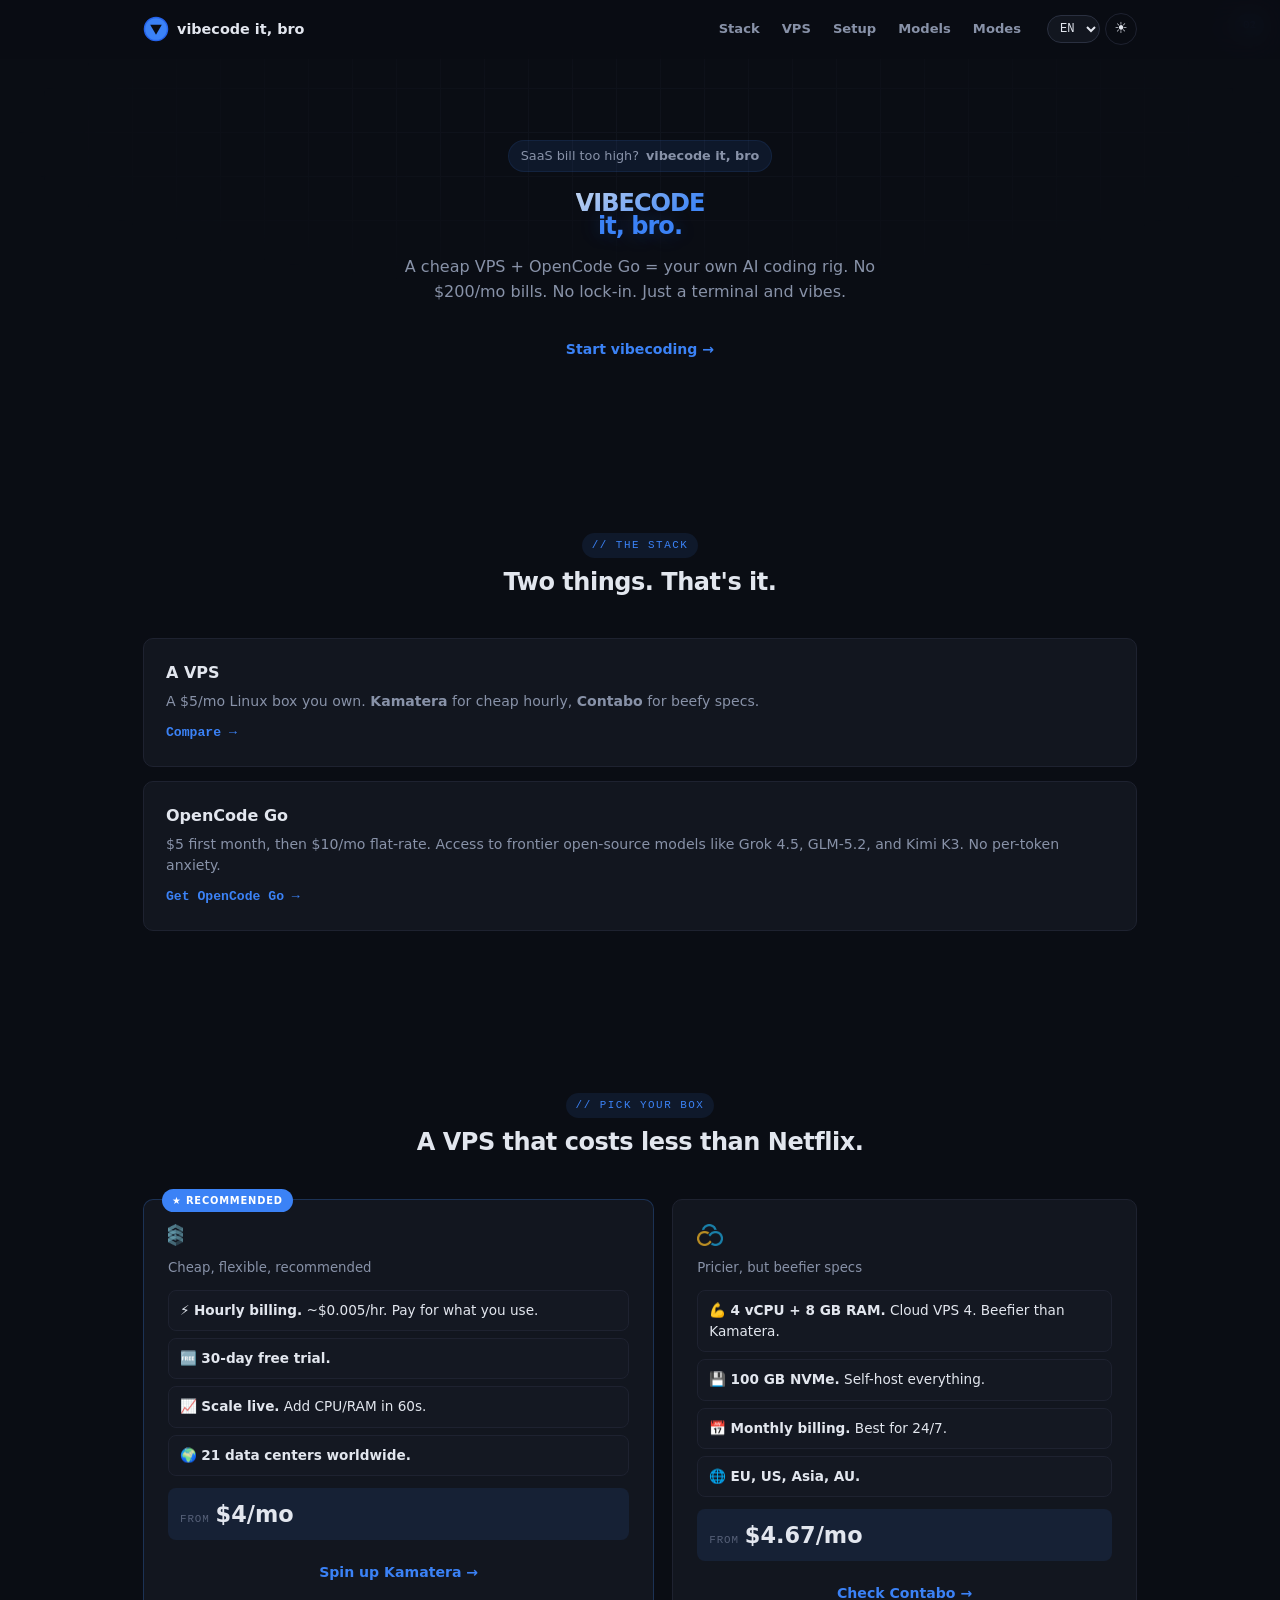
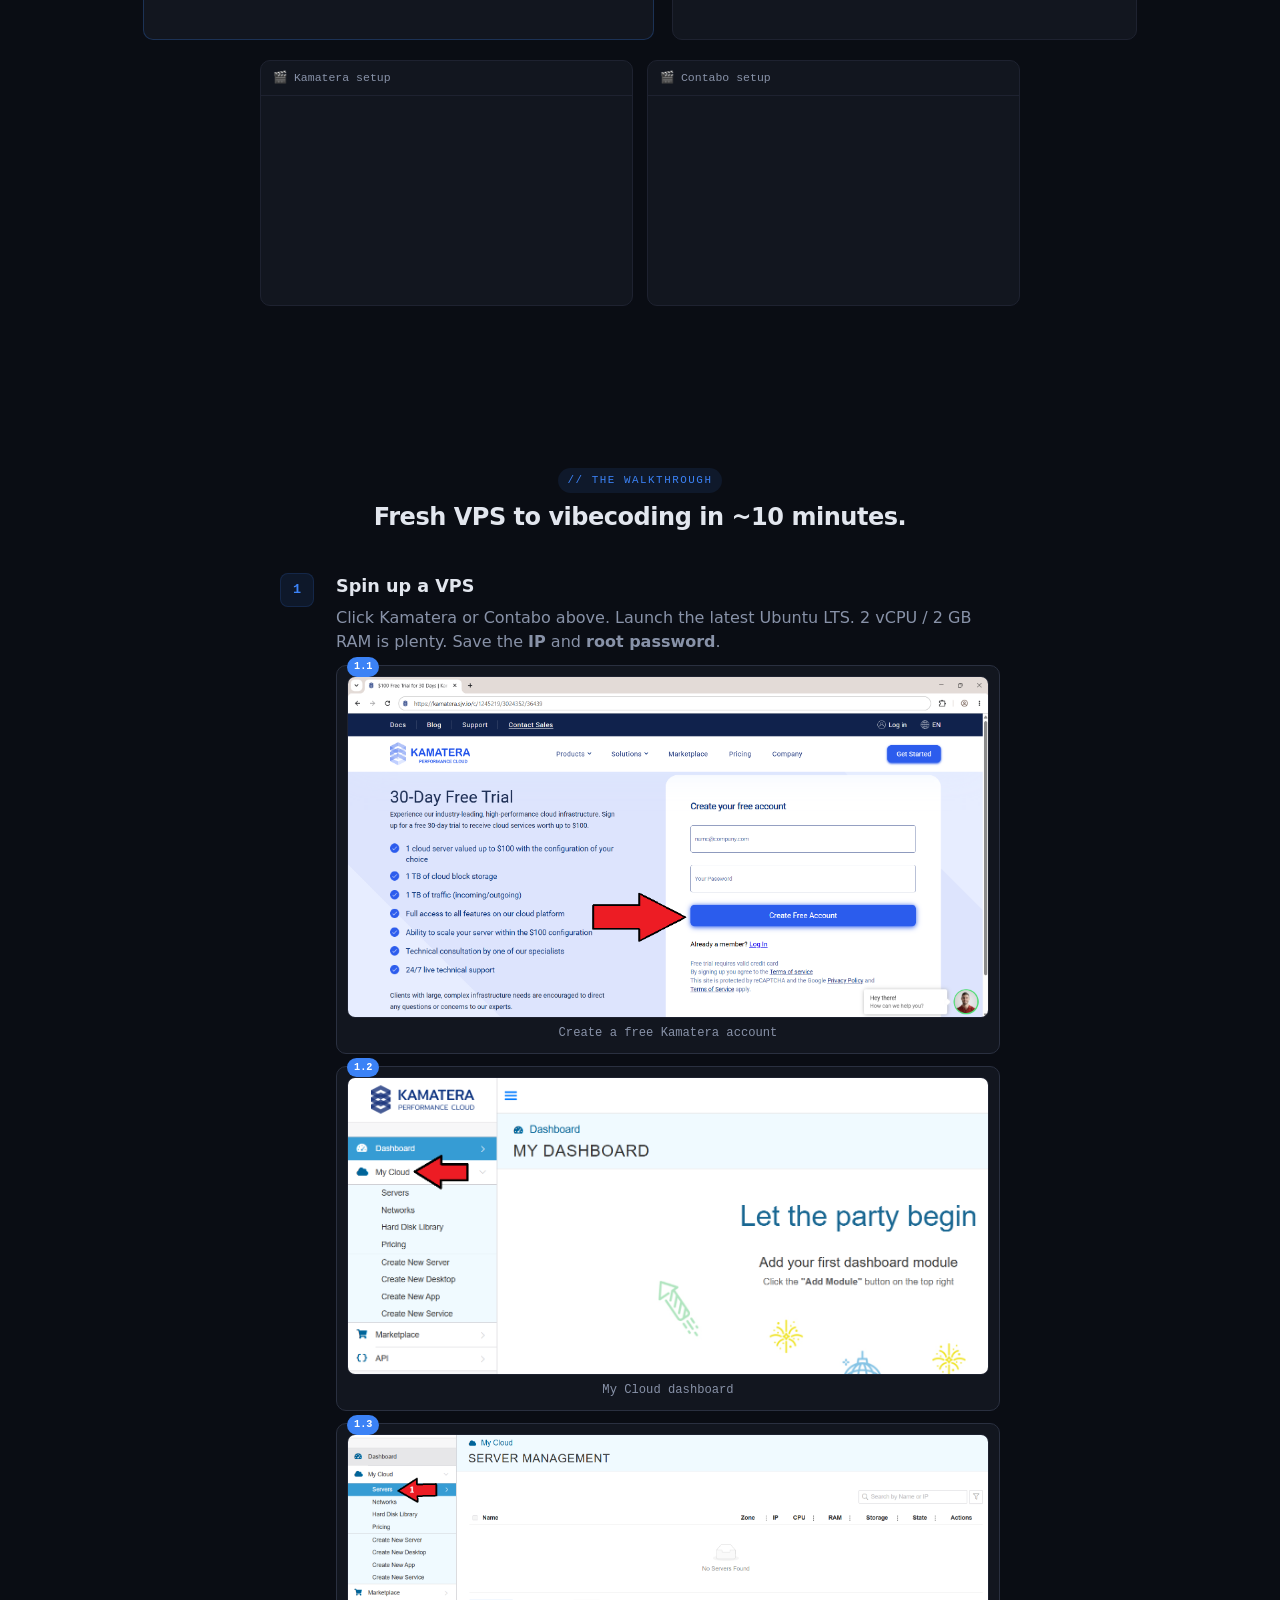
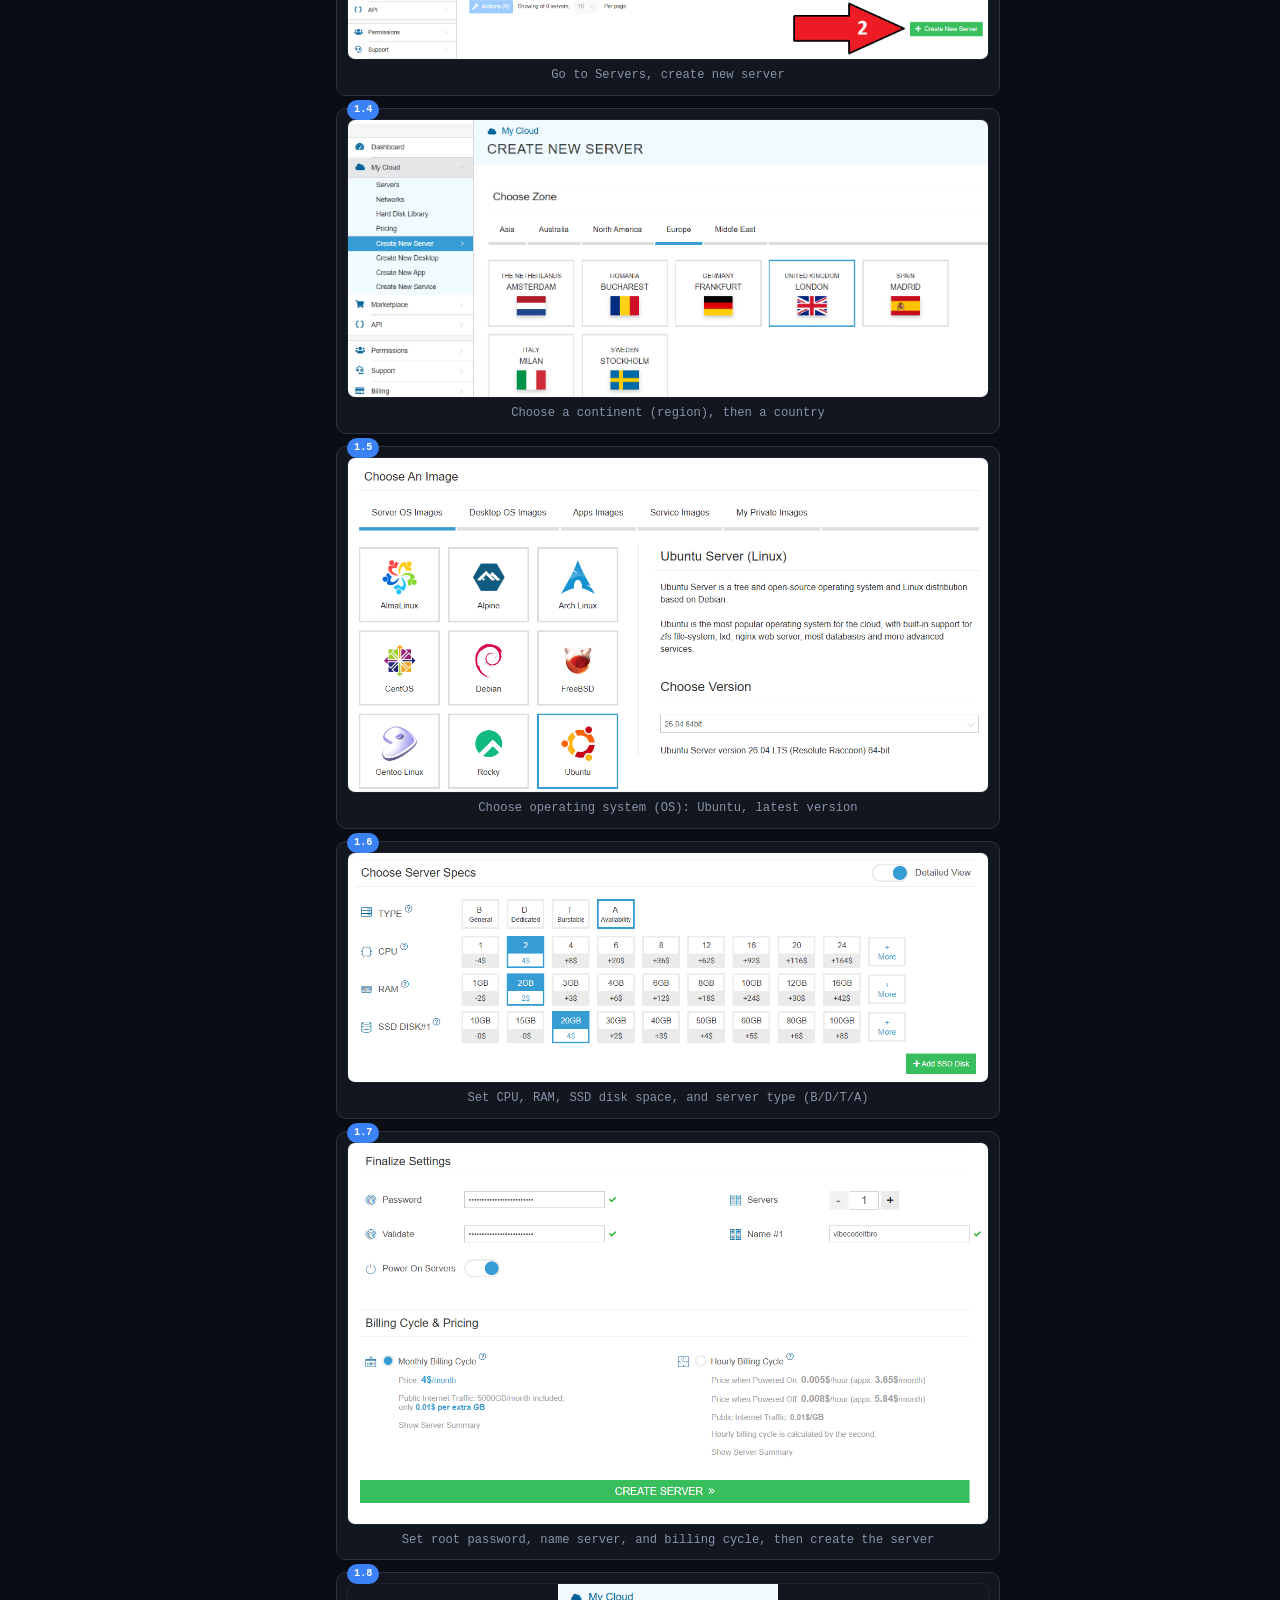
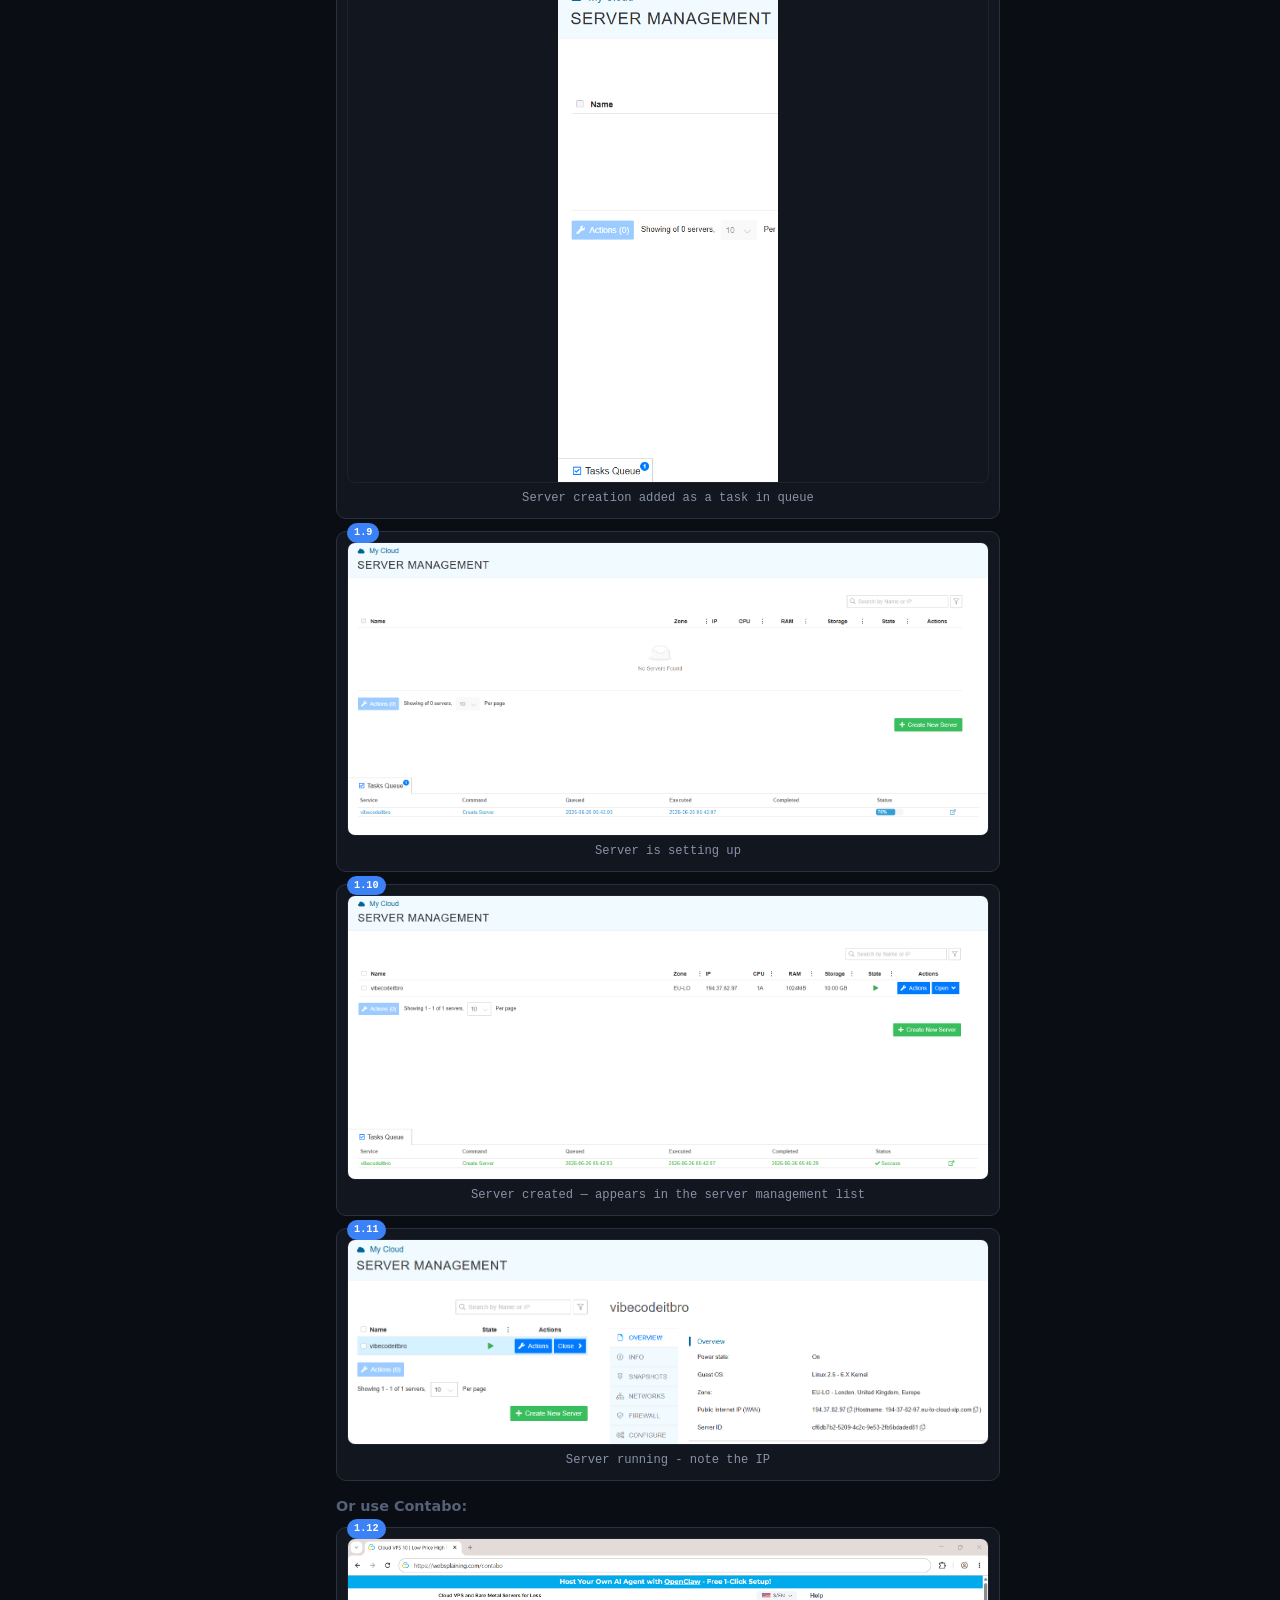
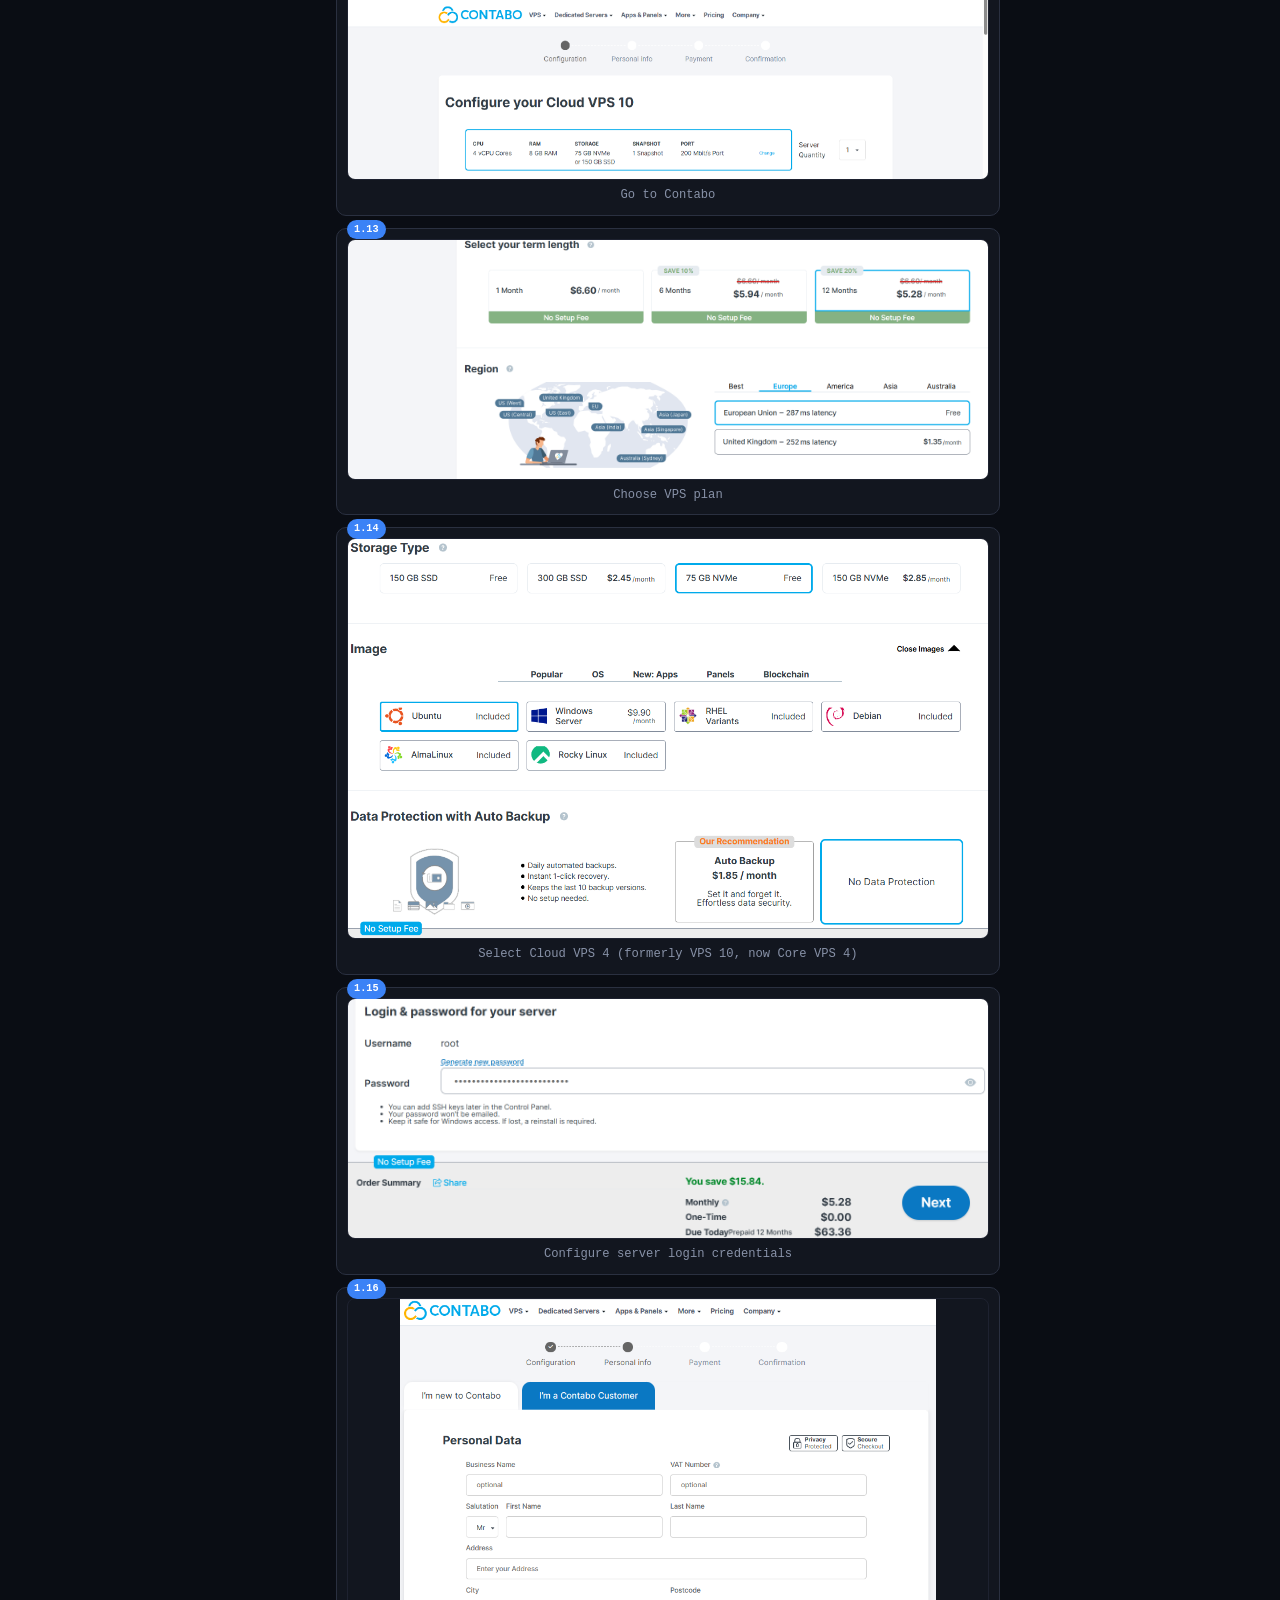
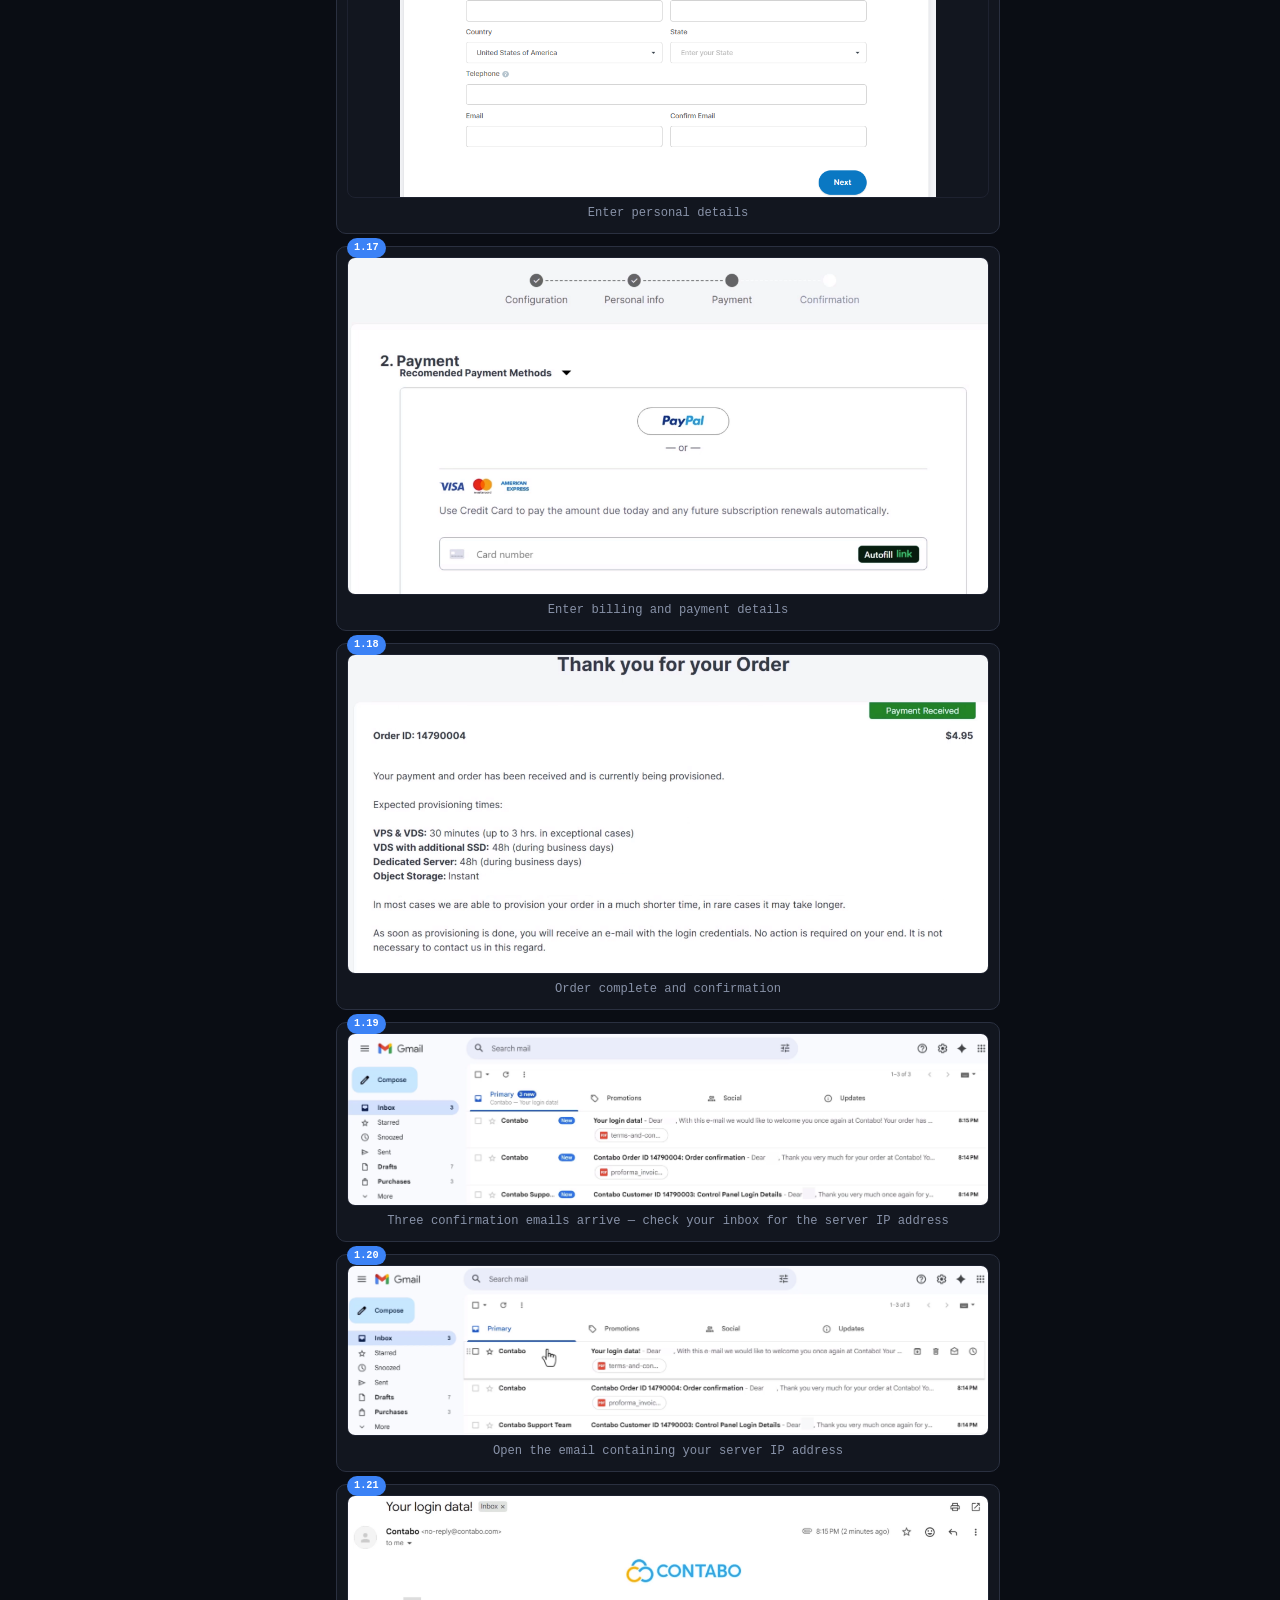
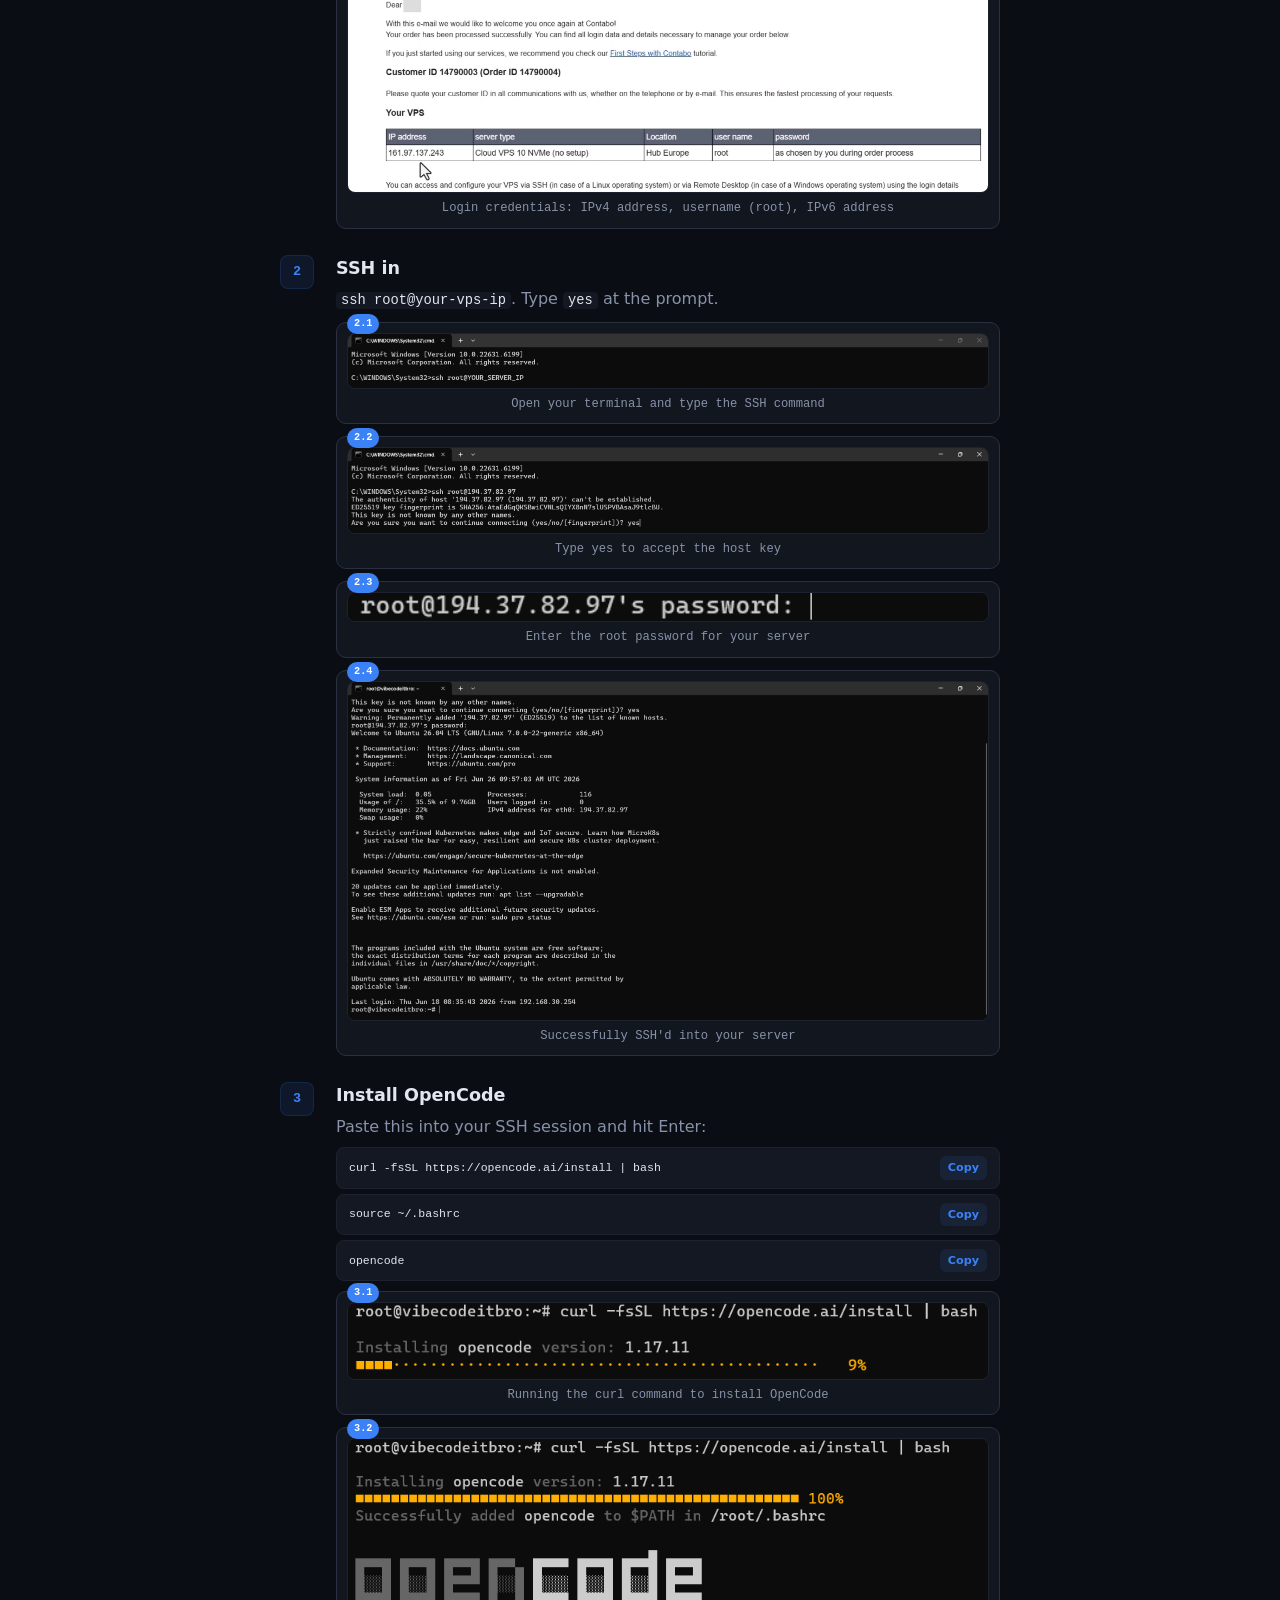
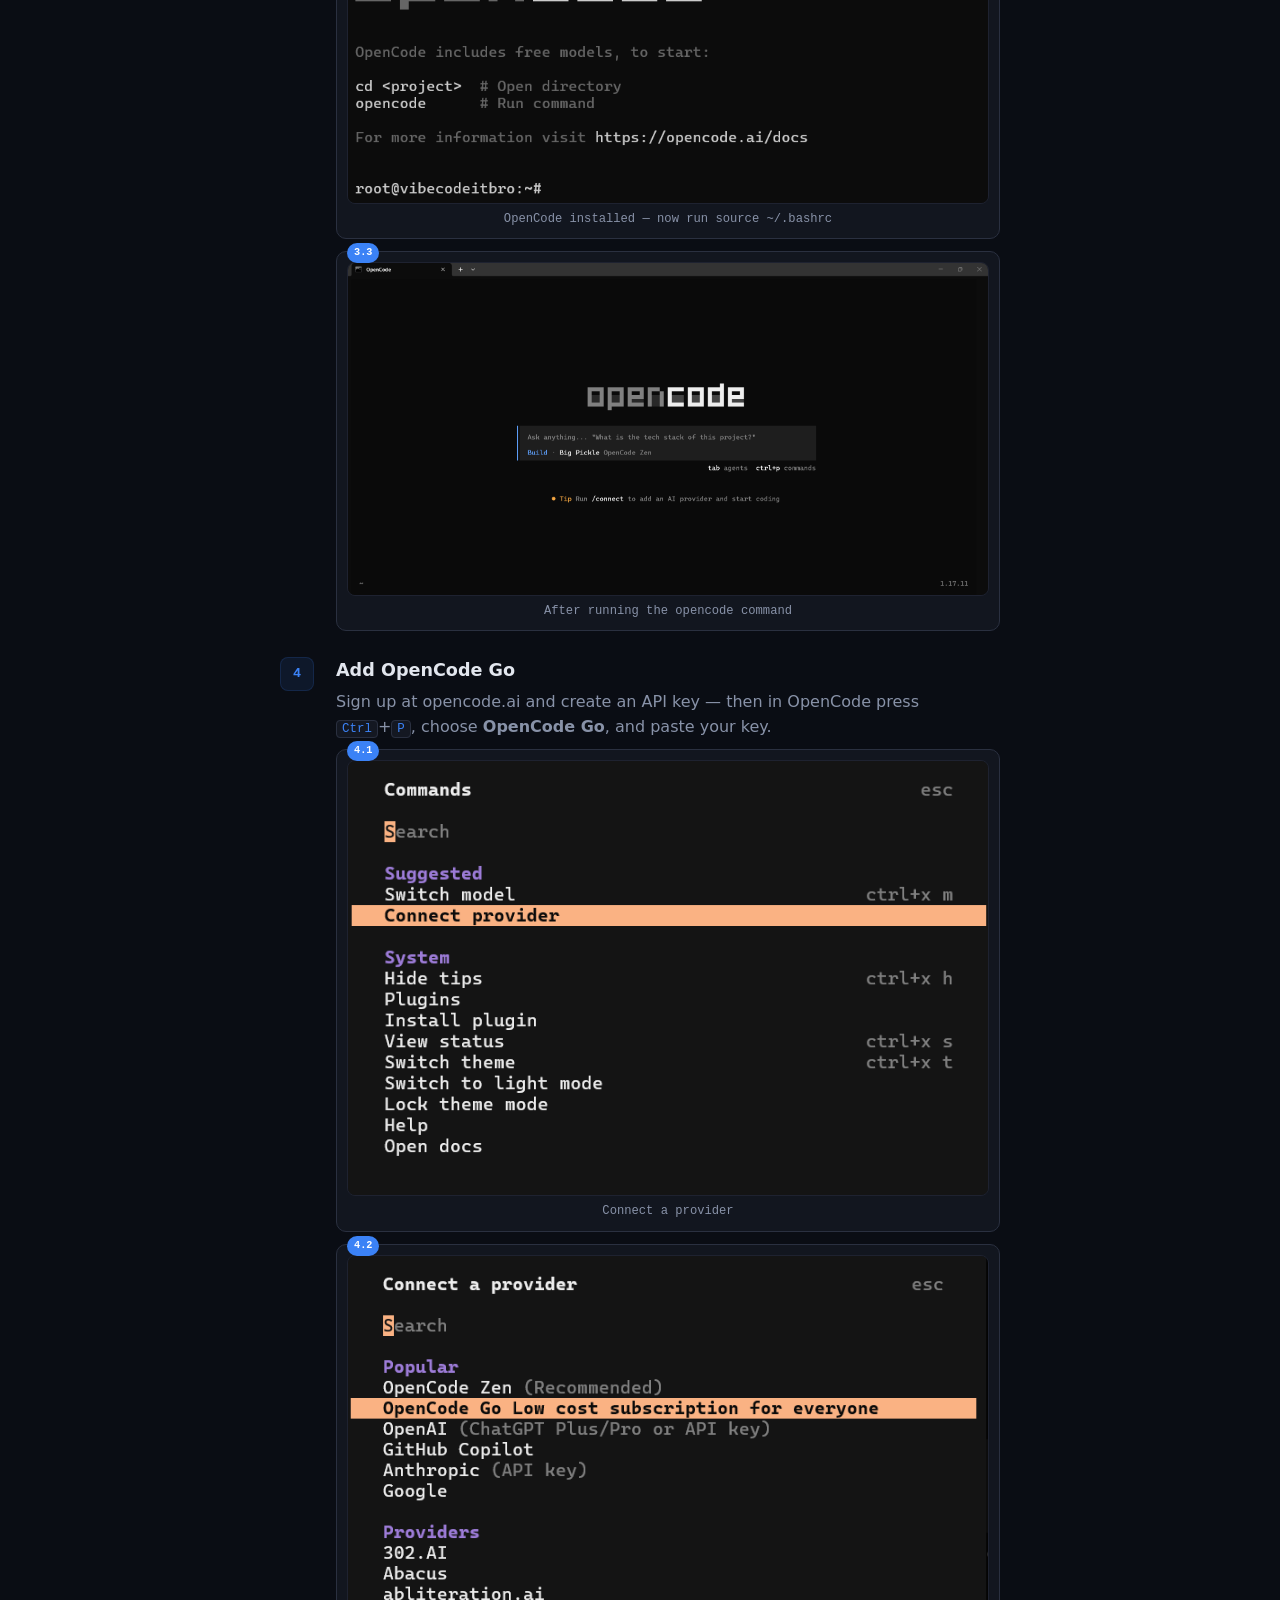
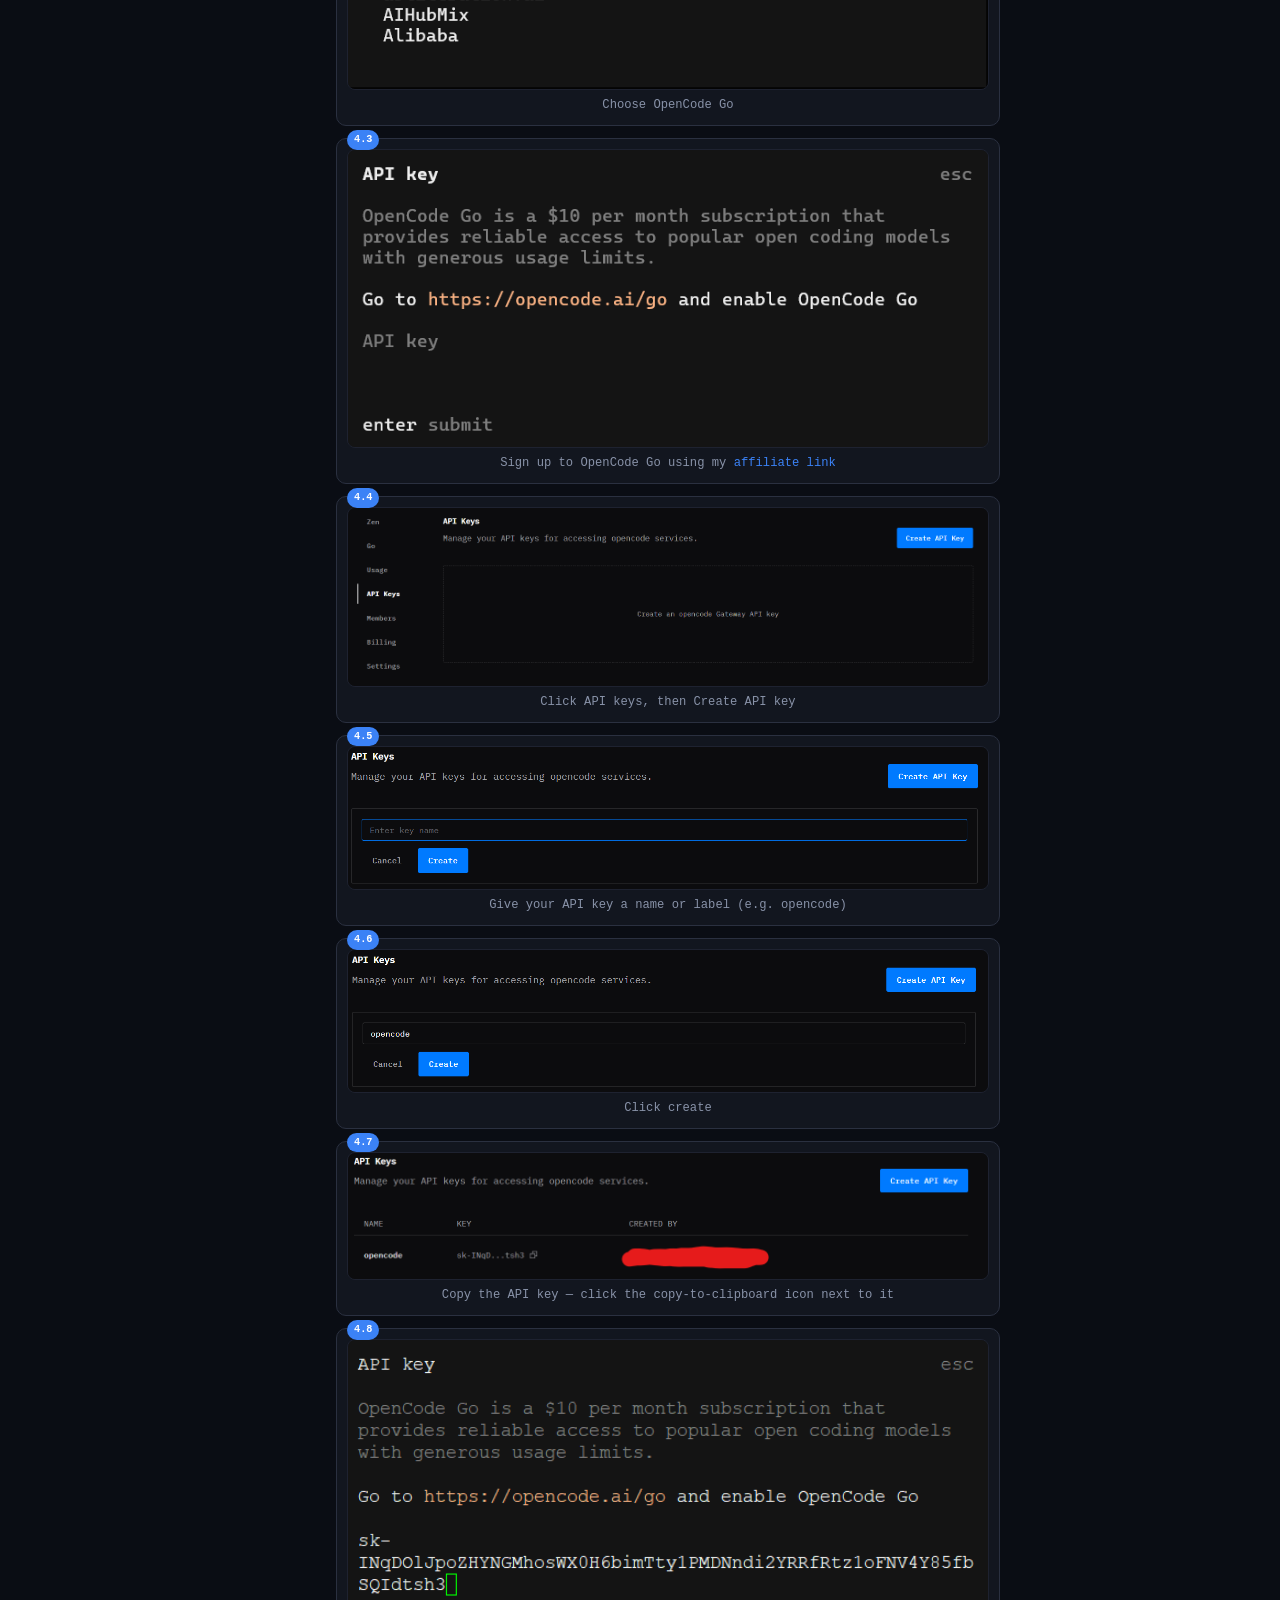
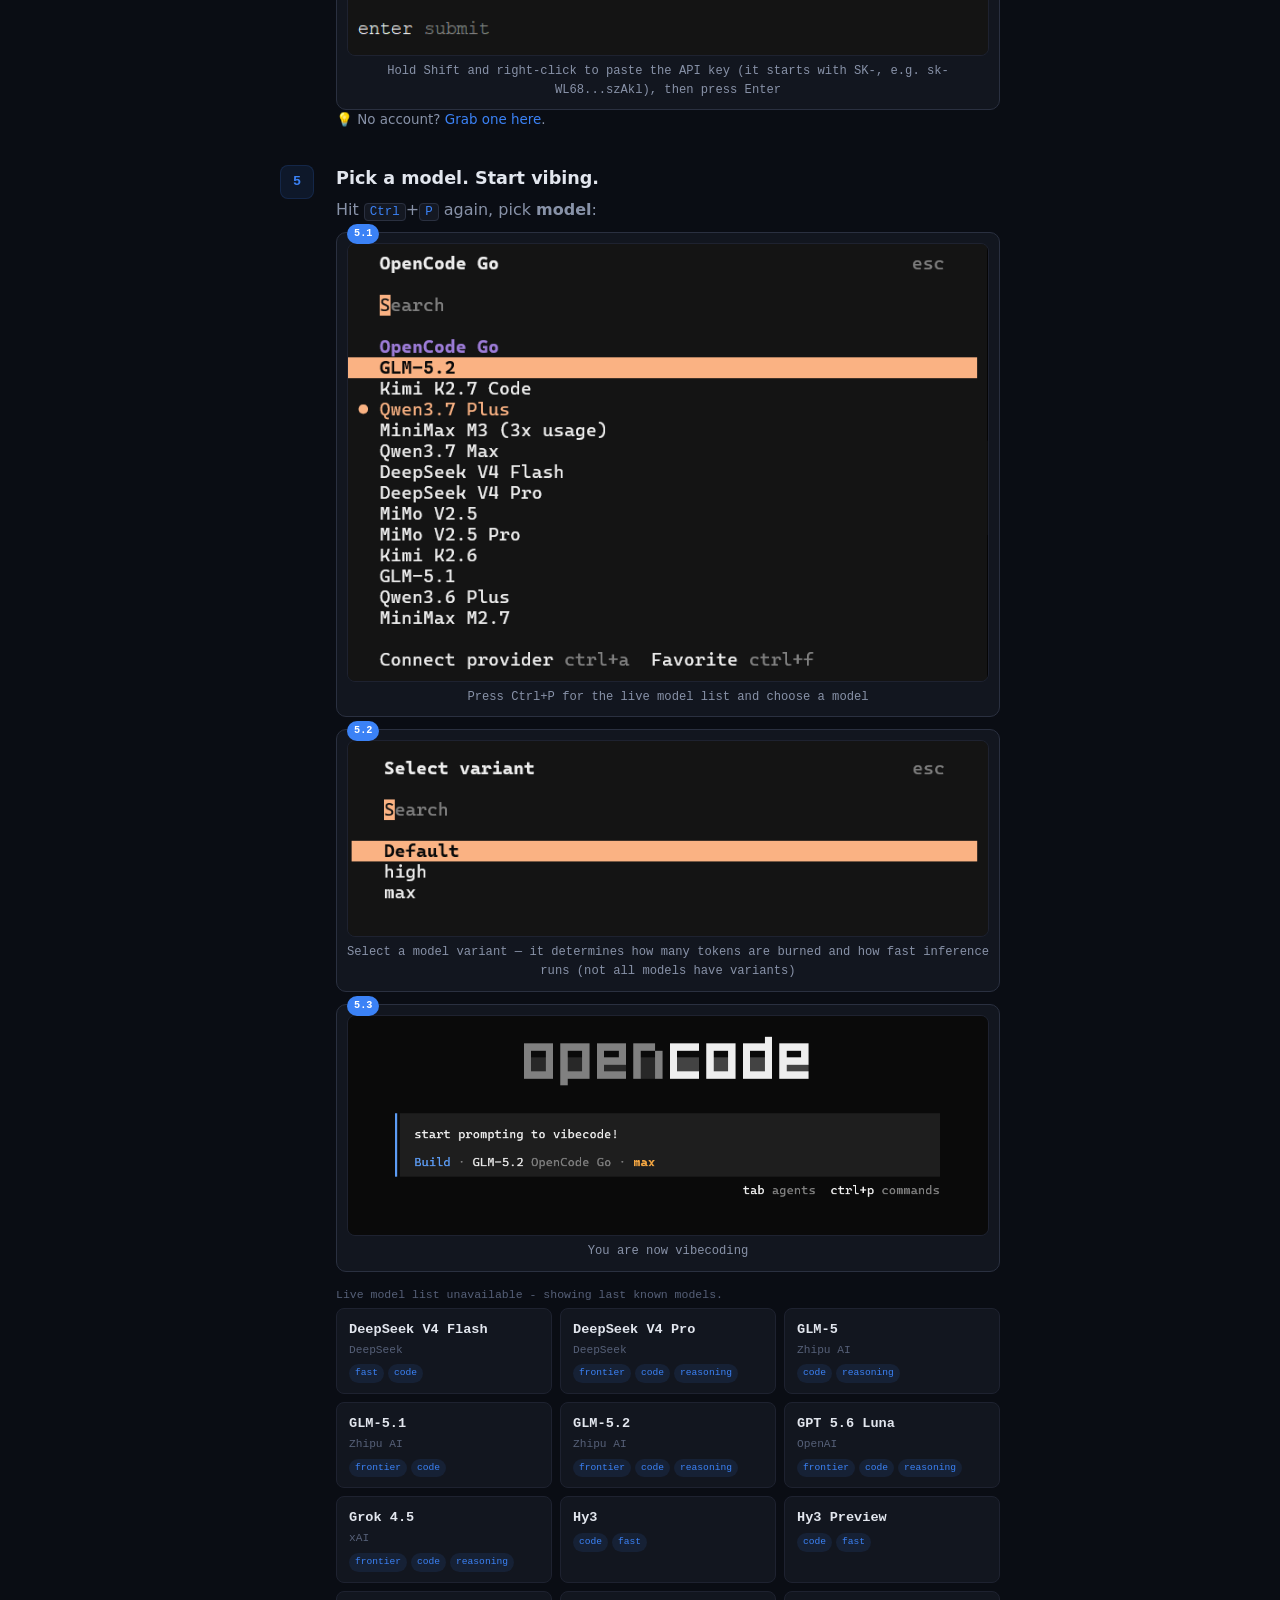
==== index.html @ d2dc0127 "Initial commit: vibecodeitbro.com static site" ====
<!doctype html>
<html lang="en" data-theme="dark" dir="ltr">
<head>
<meta charset="utf-8"/>
<meta name="viewport" content="width=device-width,initial-scale=1"/>
<title>VibeCode It, Bro - How to Vibecode: VPS + OpenCode Go AI Coding Tutorial</title>
<meta name="description" content="Learn how to vibecode: set up a cheap VPS, install OpenCode Go, and ship apps with AI. Step-by-step vibecoding tutorial with Kamatera and Contabo. No SaaS bills."/>
<meta property="og:site_name" content="vibecode it, bro"/>
<meta property="og:type" content="website"/>
<meta property="og:url" content="https://vibecodeitbro.com/"/>
<meta property="og:title" content="VibeCode It, Bro - How to Vibecode: VPS + OpenCode Go AI Coding Tutorial"/>
<meta property="og:description" content="A cheap VPS + OpenCode Go = your own AI coding rig. No $200/mo bills. No lock-in. Just a terminal and vibes."/>
<meta property="og:image" content="https://vibecodeitbro.com/assets/og/og-card.png"/>
<meta property="og:image:width" content="1200"/>
<meta property="og:image:height" content="630"/>
<meta property="og:image:alt" content="vibecode it, bro — a cheap VPS + OpenCode Go = your own AI coding rig"/>
<meta name="twitter:card" content="summary_large_image"/>
<meta name="twitter:title" content="VibeCode It, Bro - How to Vibecode: VPS + OpenCode Go"/>
<meta name="twitter:description" content="A cheap VPS + OpenCode Go = your own AI coding rig. No $200/mo bills. Step-by-step tutorial."/>
<meta name="twitter:image" content="https://vibecodeitbro.com/assets/og/og-card.png"/>
<link rel="icon" href="/assets/favicon-v3.svg" type="image/svg+xml"/>
<link rel="stylesheet" href="/css/style.css?v=30"/>
</head>
<body>
<a class="sr" href="#main">Skip to content</a>

<header class="nav" id="nav">
  <div class="nav__in">
    <a class="nav__b" href="#top">
      <svg class="nav__lg" viewBox="0 0 36 36" width="26" height="26"><circle cx="18" cy="18" r="16" fill="#3b82f6" stroke="#2563eb" stroke-width="2"/><polygon points="26,12 10,12 18,26" fill="#0a0d14"/></svg>
      <span class="nav__bt">vibecode it, bro</span>
    </a>
    <nav class="nav__ls" id="navLinks">
      <a href="#stack" data-i18n="nav.stack">Stack</a>
      <a href="#vps" data-i18n="nav.vps">VPS</a>
      <a href="#setup" data-i18n="nav.setup">Setup</a>
      <a href="#models" data-i18n="nav.models">Models</a>
      <a href="#modes" data-i18n="nav.modes">Modes</a>
    </nav>
    <div class="nav__ts">
      <select id="langSelect" class="lang" aria-label="Language" autocomplete="off">
        <option value="en">EN</option><option value="fr">FR</option><option value="es">ES</option>
        <option value="nl">NL</option><option value="ja">JA</option><option value="zh">ZH</option>
        <option value="ar">AR</option><option value="ru">RU</option>
        <option value="fa">FA</option>
        <option value="vi">VI</option>
        <option value="yue">粤</option>
        <option value="de">DE</option>
        <option value="pt">PT</option>
        <option value="hi">HI</option>
        <option value="ko">KO</option>
        <option value="it">IT</option>
        <option value="tr">TR</option>
        <option value="pl">PL</option>
        <option value="id">ID</option>
      </select>
      <button id="themeToggle" class="tt" type="button" aria-label="Toggle theme">☀</button>
      <button class="bgr" id="navBurger" type="button" aria-label="Menu" aria-expanded="false" aria-controls="navLinks"><span></span><span></span><span></span></button>
    </div>
  </div>
  <div class="nav__pb" id="navProgress"></div>
</header>

<main id="main">
<section class="hr" id="top">
  <div class="hr__bg"><div class="hr__gd"></div><div class="hr__o hr__o-1"></div><div class="hr__o hr__o-2"></div></div>
  <div class="hr__c">
    <div class="hr__pl" data-i18n="hero.pill">SaaS bill too high? <strong>vibecode it, bro</strong></div>
    <h1 class="hr__t"><span class="hr__gl" data-text="VIBECODE" data-i18n="hero.t1">VIBECODE</span><br><span class="hr__ta" data-i18n="hero.t2">it, bro.</span></h1>
    <p class="hr__s" data-i18n="hero.sub">A cheap VPS + OpenCode Go = your own AI coding rig. No $200/mo bills. No lock-in. Just a terminal and vibes.</p>
    <a class="btn btn-p" href="#setup" data-i18n="hero.cta1">Start vibecoding &rarr;</a>
  </div>
</section>

<section class="sc sc-a" id="stack">
  <div class="ct">
    <div class="sc__hd"><span class="ey" data-i18n="stack.eyebrow">// the stack</span><h2 class="sc__t" data-i18n="stack.title">Two things. That's it.</h2></div>
    <div class="gd gd-2">
      <div class="cd cd-n"><span class="cd__n">01</span><h3 data-i18n="stack.s1t">A VPS</h3><p data-i18n="stack.s1d">A $5/mo Linux box you own. <strong>Kamatera</strong> for cheap hourly, <strong>Contabo</strong> for beefy specs.</p><a class="cd__l" href="#vps" data-i18n="stack.s1a">Compare &rarr;</a></div>
      <div class="cd cd-n"><span class="cd__n">02</span><h3 data-i18n="stack.s2t">OpenCode Go</h3><p data-i18n="stack.s2d">$5 first month, then $10/mo flat-rate. Access to frontier open-source models like Grok 4.5, GLM-5.2, and Kimi K3. No per-token anxiety.</p><a class="cd__l" href="https://opencode.ai/go?ref=9Q6GKAZPK6" target="_blank" rel="noopener noreferrer sponsored" data-i18n="stack.s2a">Get OpenCode Go &rarr;</a></div>
    </div>
  </div>
</section>

<section class="sc" id="vps">
  <div class="ct">
    <div class="sc__hd"><span class="ey" data-i18n="vps.eyebrow">// pick your box</span><h2 class="sc__t" data-i18n="vps.title">A VPS that costs less than Netflix.</h2></div>
    <div class="vp">
      <article class="vc vc--f vc--k">
        <div class="vc__bd" data-i18n="vps.kbadge">★ recommended</div>
        <img src="/assets/logos/kamatera.png" alt="Kamatera" class="vc__lo"/>
        <p class="vc__tg" data-i18n="vps.ktag">Cheap, flexible, recommended</p>
        <ul class="vc__ls">
          <li data-i18n="vps.k1">⚡ <strong>Hourly billing.</strong> ~$0.005/hr. Pay for what you use.</li>
          <li data-i18n="vps.k2">🆓 <strong>30-day free trial.</strong></li>
          <li data-i18n="vps.k3">📈 <strong>Scale live.</strong> Add CPU/RAM in 60s.</li>
          <li data-i18n="vps.k4">🌍 <strong>21 data centers worldwide.</strong></li>
        </ul>
        <div class="vc__pr"><span class="vc__fr" data-i18n="vps.from">from</span> <span class="vc__am">$4/mo</span></div>
        <a class="btn btn-p btn-b" href="https://kamatera.sjv.io/c/1245219/3024352/36439" target="_blank" rel="noopener noreferrer sponsored" data-i18n="vps.kcta">Spin up Kamatera &rarr;</a>
      </article>
      <article class="vc vc--c">
        <img src="/assets/logos/contabo.png" alt="Contabo" class="vc__lo"/>
        <p class="vc__tg" data-i18n="vps.ctag">Pricier, but beefier specs</p>
        <ul class="vc__ls">
          <li data-i18n="vps.c1">💪 <strong>4 vCPU + 8 GB RAM.</strong> Cloud VPS 4. Beefier than Kamatera.</li>
          <li data-i18n="vps.c2">💾 <strong>100 GB NVMe.</strong> Self-host everything.</li>
          <li data-i18n="vps.c3">📅 <strong>Monthly billing.</strong> Best for 24/7.</li>
          <li data-i18n="vps.c4">🌐 <strong>EU, US, Asia, AU.</strong></li>
        </ul>
        <div class="vc__pr"><span class="vc__fr" data-i18n="vps.from">from</span> <span class="vc__am">$4.67/mo</span></div>
        <a class="btn btn-g btn-b" href="https://websplaining.com/contabo" target="_blank" rel="noopener noreferrer sponsored" data-i18n="vps.ccta">Check Contabo &rarr;</a>
      </article>
    </div>
    <div class="vd">
      <div class="vd__c"><span class="vd__l">🎬 Kamatera setup</span><iframe src="https://www.youtube-nocookie.com/embed/aLd_89X6geU" title="Kamatera VPS setup" allow="accelerometer; autoplay; clipboard-write; encrypted-media; gyroscope; picture-in-picture" allowfullscreen loading="lazy"></iframe></div>
      <div class="vd__c"><span class="vd__l">🎬 Contabo setup</span><iframe src="https://www.youtube-nocookie.com/embed/WTcKpH2x7m4" title="Contabo VPS setup" allow="accelerometer; autoplay; clipboard-write; encrypted-media; gyroscope; picture-in-picture" allowfullscreen loading="lazy"></iframe></div>
    </div>
  </div>
</section>

<section class="sc sc-a" id="setup">
  <div class="ct">
    <div class="sc__hd"><span class="ey" data-i18n="setup.eyebrow">// the walkthrough</span><h2 class="sc__t" data-i18n="setup.title">Fresh VPS to vibecoding in ~10 minutes.</h2></div>
    <div class="stp">
      <article class="st"><div class="st__n">1</div><div class="st__b">
        <h3 data-i18n="setup.s1t">Spin up a VPS</h3>
        <p data-i18n="setup.s1d">Click Kamatera or Contabo above. Launch the latest Ubuntu LTS. 2 vCPU / 2 GB RAM is plenty. Save the <strong>IP</strong> and <strong>root password</strong>.</p>
        <div class="sg" data-vps="kamatera">
<figure class="sh"><span class="sh__n">1.1</span><img src="/assets/screenshots/kamatera/1. create free kamatera account.png" alt="Create account" loading="lazy"/><figcaption data-i18n="fig.1">Create a free Kamatera account</figcaption></figure>
<figure class="sh"><span class="sh__n">1.2</span><img src="/assets/screenshots/kamatera/2. my cloud.png" alt="My Cloud" loading="lazy"/><figcaption data-i18n="fig.2">My Cloud dashboard</figcaption></figure>
<figure class="sh"><span class="sh__n">1.3</span><img src="/assets/screenshots/kamatera/3. servers then create new server.png" alt="Servers" loading="lazy"/><figcaption data-i18n="fig.3">Go to Servers, create new server</figcaption></figure>
<figure class="sh"><span class="sh__n">1.4</span><img src="/assets/screenshots/kamatera/4.png" alt="Config" loading="lazy"/><figcaption data-i18n="fig.4">Choose a continent (region), then a country</figcaption></figure>
<figure class="sh"><span class="sh__n">1.5</span><img src="/assets/screenshots/kamatera/5 ubuntu.png" alt="Ubuntu" loading="lazy"/><figcaption data-i18n="fig.5">Choose operating system (OS): Ubuntu, latest version</figcaption></figure>
<figure class="sh"><span class="sh__n">1.6</span><img src="/assets/screenshots/kamatera/6.png" alt="CPU" loading="lazy"/><figcaption data-i18n="fig.6">Set CPU, RAM, SSD disk space, and server type (B/D/T/A)</figcaption></figure>
<figure class="sh"><span class="sh__n">1.7</span><img src="/assets/screenshots/kamatera/7.png" alt="Password" loading="lazy"/><figcaption data-i18n="fig.7">Set root password, name server, and billing cycle, then create the server</figcaption></figure>
<figure class="sh"><span class="sh__n">1.8</span><img src="/assets/screenshots/kamatera/8.png" alt="Queue" loading="lazy"/><figcaption data-i18n="fig.8">Server creation added as a task in queue</figcaption></figure>
<figure class="sh"><span class="sh__n">1.9</span><img src="/assets/screenshots/kamatera/9.png" alt="Finalize" loading="lazy"/><figcaption data-i18n="fig.9">Server is setting up</figcaption></figure>
<figure class="sh"><span class="sh__n">1.10</span><img src="/assets/screenshots/kamatera/10.png" alt="Review" loading="lazy"/><figcaption data-i18n="fig.10">Server created — appears in the server management list</figcaption></figure>
<figure class="sh"><span class="sh__n">1.11</span><img src="/assets/screenshots/kamatera/11.png" alt="Done" loading="lazy"/><figcaption data-i18n="fig.11">Server running - note the IP</figcaption></figure>
        </div>
        <h4 class="st__sh">Or use Contabo:</h4>
        <div class="sg" data-vps="contabo">
<figure class="sh"><span class="sh__n">1.12</span><img src="/assets/screenshots/contabo/1.png" alt="Step 1" loading="lazy"/><figcaption data-i18n="fig.12">Go to Contabo</figcaption></figure>
<figure class="sh"><span class="sh__n">1.13</span><img src="/assets/screenshots/contabo/2.png" alt="Step 2" loading="lazy"/><figcaption data-i18n="fig.13">Choose VPS plan</figcaption></figure>
<figure class="sh"><span class="sh__n">1.14</span><img src="/assets/screenshots/contabo/3.png" alt="Step 3" loading="lazy"/><figcaption data-i18n="fig.14">Select Cloud VPS 4 (formerly VPS 10, now Core VPS 4)</figcaption></figure>
<figure class="sh"><span class="sh__n">1.15</span><img src="/assets/screenshots/contabo/4.png" alt="Step 4" loading="lazy"/><figcaption data-i18n="fig.15">Configure server login credentials</figcaption></figure>
<figure class="sh"><span class="sh__n">1.16</span><img src="/assets/screenshots/contabo/5.png" alt="Step 5" loading="lazy"/><figcaption data-i18n="fig.16">Enter personal details</figcaption></figure>
<figure class="sh"><span class="sh__n">1.17</span><img src="/assets/screenshots/contabo/6.png" alt="Step 6" loading="lazy"/><figcaption data-i18n="fig.17">Enter billing and payment details</figcaption></figure>
<figure class="sh"><span class="sh__n">1.18</span><img src="/assets/screenshots/contabo/7.png" alt="Step 7" loading="lazy"/><figcaption data-i18n="fig.18">Order complete and confirmation</figcaption></figure>
<figure class="sh"><span class="sh__n">1.19</span><img src="/assets/screenshots/contabo/8.png" alt="Step 8" loading="lazy"/><figcaption data-i18n="fig.19">Three confirmation emails arrive — check your inbox for the server IP address</figcaption></figure>
<figure class="sh"><span class="sh__n">1.20</span><img src="/assets/screenshots/contabo/9.png" alt="Step 9" loading="lazy"/><figcaption data-i18n="fig.20">Open the email containing your server IP address</figcaption></figure>
<figure class="sh"><span class="sh__n">1.21</span><img src="/assets/screenshots/contabo/10.png" alt="Step 10" loading="lazy"/><figcaption data-i18n="fig.21">Login credentials: IPv4 address, username (root), IPv6 address</figcaption></figure>
        </div>
      </div></article>
      <article class="st"><div class="st__n">2</div><div class="st__b">
        <h3 data-i18n="setup.s2t">SSH in</h3>
        <p data-i18n="setup.s2d"><code>ssh root@your-vps-ip</code>. Type <code>yes</code> at the prompt.</p>
        <div class="sg">
<figure class="sh"><span class="sh__n">2.1</span><img src="/assets/screenshots/ssh/1.png" alt="Terminal" loading="lazy"/><figcaption data-i18n="fig.22">Open your terminal and type the SSH command</figcaption></figure>
<figure class="sh"><span class="sh__n">2.2</span><img src="/assets/screenshots/ssh/2.png" alt="SSH" loading="lazy"/><figcaption data-i18n="fig.23">Type yes to accept the host key</figcaption></figure>
<figure class="sh"><span class="sh__n">2.3</span><img src="/assets/screenshots/ssh/3.png" alt="Host key" loading="lazy"/><figcaption data-i18n="fig.24">Enter the root password for your server</figcaption></figure>
<figure class="sh"><span class="sh__n">2.4</span><img src="/assets/screenshots/ssh/4.png" alt="Password" loading="lazy"/><figcaption data-i18n="fig.25">Successfully SSH'd into your server</figcaption></figure>
        </div>
      </div></article>
      <article class="st"><div class="st__n">3</div><div class="st__b">
        <h3 data-i18n="setup.s3t">Install OpenCode</h3>
        <p data-i18n="setup.s3d">Paste this into your SSH session and hit Enter:</p>
        <div class="cm"><code id="cmd1">curl -fsSL https://opencode.ai/install | bash</code><button class="cm__c" data-copy="cmd1" aria-label="Copy" data-i18n-attr="aria-label" data-i18n="aria.copy">copy</button></div>
        <div class="cm"><code id="cmd2">source ~/.bashrc</code><button class="cm__c" data-copy="cmd2" aria-label="Copy" data-i18n-attr="aria-label" data-i18n="aria.copy">copy</button></div>
        <div class="cm"><code id="cmd3">opencode</code><button class="cm__c" data-copy="cmd3" aria-label="Copy" data-i18n-attr="aria-label" data-i18n="aria.copy">copy</button></div>
        <div class="sg">
<figure class="sh"><span class="sh__n">3.1</span><img src="/assets/screenshots/ssh/5.png" alt="curl" loading="lazy"/><figcaption data-i18n="fig.26">Running the curl command to install OpenCode</figcaption></figure>
<figure class="sh"><span class="sh__n">3.2</span><img src="/assets/screenshots/ssh/6.png" alt="Done" loading="lazy"/><figcaption data-i18n="fig.27">OpenCode installed — now run source ~/.bashrc</figcaption></figure>
<figure class="sh"><span class="sh__n">3.3</span><img src="/assets/screenshots/ssh/7.png" alt="OpenCode" loading="lazy"/><figcaption data-i18n="fig.28">After running the opencode command</figcaption></figure>
        </div>
      </div></article>
      <article class="st"><div class="st__n">4</div><div class="st__b">
        <h3 data-i18n="setup.s4t">Add OpenCode Go</h3>
        <p data-i18n="setup.s4d">Sign up at opencode.ai and create an API key — then in OpenCode press <kbd>Ctrl</kbd>+<kbd>P</kbd>, choose <strong>OpenCode Go</strong>, and paste your key.</p>
        <div class="sg">
<figure class="sh"><span class="sh__n">4.1</span><img src="/assets/screenshots/ssh/8.png" alt="Installing" loading="lazy"/><figcaption data-i18n="fig.29">Connect a provider</figcaption></figure>
<figure class="sh"><span class="sh__n">4.2</span><img src="/assets/screenshots/ssh/9.png" alt="Done" loading="lazy"/><figcaption data-i18n="fig.30">Choose OpenCode Go</figcaption></figure>
<figure class="sh"><span class="sh__n">4.3</span><img src="/assets/screenshots/ssh/10.png" alt="Bashrc" loading="lazy"/><figcaption data-i18n="fig.31">Sign up to OpenCode Go using my <a href="https://opencode.ai/go?ref=9Q6GKAZPK6" target="_blank" rel="noopener noreferrer">affiliate link</a></figcaption></figure>
<figure class="sh"><span class="sh__n">4.4</span><img src="/assets/screenshots/ssh/11.png" alt="Reloaded" loading="lazy"/><figcaption data-i18n="fig.32">Click API keys, then Create API key</figcaption></figure>
<figure class="sh"><span class="sh__n">4.5</span><img src="/assets/screenshots/ssh/12.png" alt="Cmd" loading="lazy"/><figcaption data-i18n="fig.33">Give your API key a name or label (e.g. opencode)</figcaption></figure>
<figure class="sh"><span class="sh__n">4.6</span><img src="/assets/screenshots/ssh/13.png" alt="Startup" loading="lazy"/><figcaption data-i18n="fig.34">Click create</figcaption></figure>
<figure class="sh"><span class="sh__n">4.7</span><img src="/assets/screenshots/ssh/14.png" alt="UI" loading="lazy"/><figcaption data-i18n="fig.35">Copy the API key — click the copy-to-clipboard icon next to it</figcaption></figure>
<figure class="sh"><span class="sh__n">4.8</span><img src="/assets/screenshots/ssh/15.png" alt="Welcome" loading="lazy"/><figcaption data-i18n="fig.36">Hold Shift and right-click to paste the API key (it starts with SK-, e.g. sk-WL68...szAkl), then press Enter</figcaption></figure>
        </div>
        <p class="st__h" data-i18n="setup.s4d2">💡 No account? <a href="https://opencode.ai/go?ref=9Q6GKAZPK6" target="_blank" rel="noopener noreferrer">Grab one here</a>.</p>
      </div></article>
      <article class="st"><div class="st__n">5</div><div class="st__b">
        <h3 data-i18n="setup.s5t">Pick a model. Start vibing.</h3>
        <p data-i18n="setup.s5d">Hit <kbd>Ctrl</kbd>+<kbd>P</kbd> again, pick <strong>model</strong>:</p>
        <div class="sg">
<figure class="sh"><span class="sh__n">5.1</span><img src="/assets/screenshots/ssh/16.png" alt="Ctrl+P" loading="lazy"/><figcaption data-i18n="fig.37">Press Ctrl+P for the live model list and choose a model</figcaption></figure>
<figure class="sh"><span class="sh__n">5.2</span><img src="/assets/screenshots/ssh/17.png" alt="Model" loading="lazy"/><figcaption data-i18n="fig.38">Select a model variant — it determines how many tokens are burned and how fast inference runs (not all models have variants)</figcaption></figure>
<figure class="sh"><span class="sh__n">5.3</span><img src="/assets/screenshots/ssh/18.png" alt="Vibing" loading="lazy"/><figcaption data-i18n="fig.39">You are now vibecoding</figcaption></figure>
        </div>
        <div class="mo" id="models" aria-busy="true">
          <div class="mo__ld" id="modelsLoading"><span class="sp" aria-hidden="true"></span> <span data-i18n="setup.loading">loading model list...</span></div>
          <div class="mo__gd" id="modelsGrid" hidden></div>
        </div>
      </div></article>
    </div>
  </div>
</section>

<section class="sc" id="modes">
  <div class="ct">
    <div class="sc__hd"><span class="ey" data-i18n="modes.eyebrow">// plan vs build</span><h2 class="sc__t" data-i18n="modes.title">Two modes. Use the right one.</h2></div>
    <div class="gd gd-2">
      <article class="mc mc-p"><span class="mc__l">📐 Plan</span><h3 data-i18n="modes.pTitle">Read. Think. Propose.</h3><p data-i18n="modes.pBody">The agent reads your codebase and writes a step-by-step plan. <strong>No files are edited.</strong> Review the plan, nudge it in chat, switch to Build when ready.</p></article>
      <article class="mc mc-b"><span class="mc__l">🔨 Build</span><h3 data-i18n="modes.bTitle">Read. Edit. Run.</h3><p data-i18n="modes.bBody">The agent actually edits your files and runs commands. Pair with <code>git commit</code> for an instant undo button.</p></article>
    </div>
    <div class="tb"><span class="tb__i">🧠</span><div><h4 data-i18n="modes.tipTitle">Pro tip</h4><p data-i18n="modes.tipBody">Always start in <strong>Plan mode</strong>. Read the plan. Clean it up. Then switch to <strong>Build</strong>. That's vibecoding vs vibepanicking.</p></div></div>
  </div>
</section>

<section class="cta">
  <div class="ct">
    <h2 class="cta__t" data-i18n="cta.title">Stop reading. Start vibecoding.</h2>
    <div class="cta__b">
      <a class="btn btn-p" href="https://kamatera.sjv.io/c/1245219/3024352/36439" target="_blank" rel="noopener noreferrer sponsored" data-i18n="cta.k">Kamatera VPS &rarr;</a>
      <a class="btn btn-y" href="https://websplaining.com/contabo" target="_blank" rel="noopener noreferrer sponsored" data-i18n="cta.c">Contabo VPS &rarr;</a>
      <a class="btn btn-s" href="https://opencode.ai/go?ref=9Q6GKAZPK6" target="_blank" rel="noopener noreferrer" data-i18n="cta.g">OpenCode Go &rarr;</a>
    </div>
  </div>
</section>
</main>

<footer class="ft">
  <div class="ct ft__in">
    <a class="ft__b" href="#top">vibecode it, bro</a>
    <nav class="ft__ls">
      <a href="https://kamatera.sjv.io/c/1245219/3024352/36439" target="_blank" rel="noopener noreferrer sponsored" class="ft__lo ft__lo--k" title="Kamatera"><img src="/assets/logos/kamatera.png" alt="Kamatera"/></a>
      <a href="https://websplaining.com/contabo" target="_blank" rel="noopener noreferrer sponsored" class="ft__lo ft__lo--c" title="Contabo"><img src="/assets/logos/contabo.png" alt="Contabo"/></a>
      <a href="https://opencode.ai/go?ref=9Q6GKAZPK6" target="_blank" rel="noopener noreferrer sponsored" class="ft__lo ft__lo--o" title="OpenCode Go"><img src="/assets/logos/opencode.png" alt="OpenCode"/></a>
      <a href="https://www.youtube.com/@Websplaining" target="_blank" rel="noopener noreferrer" class="ft__lo ft__lo--w" title="Websplaining"><img src="/assets/logos/websplaining.png" alt="Websplaining"/></a>
    </nav>
    <p class="ft__cp">© <span id="year"></span> Websplaining · vibecodeitbro.com</p>
    <p class="ft__af" data-i18n="footer.affiliate">Affiliate links - we may earn a commission at no cost to you.</p>
  </div>
</footer>

<button id="toTop" class="ttop" type="button" aria-label="Back to top">&uarr;</button>
<div class="tst" id="toast" role="status" aria-live="polite"></div>

<script>(function(){var l=localStorage.getItem('lang')||(navigator.language||'en').split('-')[0];var v=['en','fr','es','nl','ja','zh','ar','ru','fa','vi','yue','de','pt','hi','ko','it','tr','pl','id'];if(v.indexOf(l)===-1)l='en';document.write('<script src="/js/i18n/'+l+'.js?v=10"><'+'/script>');})()</script>
<script>(function(){var d=document.documentElement;var t=localStorage.getItem('theme')||'dark';d.setAttribute('data-theme',t);var b=document.getElementById('themeToggle');b.textContent=t==='dark'?'☀':'☾';b.addEventListener('click',function(){var n=d.getAttribute('data-theme')==='dark'?'light':'dark';d.setAttribute('data-theme',n);localStorage.setItem('theme',n);b.textContent=n==='dark'?'☀':'☾';});})()</script>
<script src="/js/app.js?v=18" defer></script>
<script src="/js/models.js?v=10" defer></script>
</body>
</html>
---- css/style.css ----
/* VibeCode It, Bro - Blue/Tech Theme */

*,*::before,*::after{box-sizing:border-box;margin:0;padding:0}
html{scroll-behavior:smooth;scroll-padding-top:68px;-webkit-text-size-adjust:100%}

:root{
  --bg:#0a0d14;--bg2:#0f121a;--bg3:#141822;
  --s:#12161f;--s2:#181c27;
  --b:#1e2230;--b2:#2a3040;
  --t:#e2e6ee;--td:#8892a8;--tm:#566078;
  --a:#3b82f6;--a2:#60a5fa;--as:rgba(59,130,246,.1);
  --r:10px;--rs:8px;--rx:6px;
  --mx:1050px;--p:clamp(16px,4vw,28px);
  --m:ui-monospace,SFMono-Regular,Menlo,Consolas,monospace;
  --sans:ui-sans-serif,system-ui,-apple-system,'Segoe UI',Roboto,sans-serif;
  --e:cubic-bezier(.4,0,.2,1);--d:.2s;
}

html[data-theme="light"]{
  --bg:#f8f9fb;--bg2:#eef0f4;--bg3:#e4e7ed;
  --s:#fff;--s2:#f4f5f8;
  --b:#d8dce4;--b2:#c0c6d2;
  --t:#12161f;--td:#2a3545;--tm:#4a5568;
  --a:#2563eb;--a2:#3b82f6;--as:rgba(37,99,235,.06);
}
html[data-theme="light"] .nav{background:rgba(248,249,251,.88)}
html[data-theme="light"] .nav.is-scrolled{background:rgba(248,249,251,.96)}

body{font-family:var(--sans);background:var(--bg);color:var(--t);line-height:1.55;-webkit-font-smoothing:antialiased;min-height:100vh;overflow-x:hidden}
a{color:var(--a);text-decoration:none;transition:color var(--d)}
a:hover{color:var(--a2)}
img,svg{max-width:100%;display:block}
button{font:inherit;color:inherit;cursor:pointer;border:none;background:none}
[hidden]{display:none!important}
:focus-visible{outline:2px solid var(--a);outline-offset:2px}
.sr{position:fixed;left:-9999px;top:0;z-index:1000;padding:12px 16px;background:var(--a);color:#fff;border-radius:8px}
.sr:focus{left:16px;top:16px}

.ct{max-width:var(--mx);margin:0 auto;padding:0 var(--p)}
.sc{padding:clamp(48px,7vw,80px) 0}
.sc--a{background:var(--bg2)}
.sc__hd{max-width:620px;margin:0 auto clamp(28px,4vw,42px);text-align:center}
.ey{display:inline-block;font-family:var(--m);font-size:.68rem;letter-spacing:.14em;text-transform:uppercase;color:var(--a);background:var(--as);padding:4px 10px;border-radius:99px;margin-bottom:10px}
.sc__t{font-size:clamp(1.4rem,2.6vw+.5rem,2rem);font-weight:800;letter-spacing:-.02em;line-height:1.2}

/* Buttons */
.btn{display:inline-flex;align-items:center;justify-content:center;gap:6px;padding:10px 20px;border-radius:99px;font-weight:600;font-size:.88rem;transition:all var(--d) var(--e);white-space:nowrap;cursor:pointer}
.btn--p{background:var(--a);color:#fff}
.btn--p:hover{background:#1d4ed8;transform:translateY(-1px);box-shadow:0 4px 20px rgba(59,130,246,.3)}
.btn--g{background:transparent;color:var(--t);border:1px solid var(--b2)}
.btn--g:hover{border-color:var(--a);color:var(--a)}
.btn--y{background:#f59e0b;color:#000}
.btn--y:hover{background:#fbbf24;transform:translateY(-1px);box-shadow:0 4px 20px rgba(245,158,11,.25)}
.btn--s{background:#374151;color:#d1d5db;border:1px solid #4b5563}
.btn--s:hover{background:#4b5563;color:#fff;transform:translateY(-1px)}
.btn--b{width:100%}

/* Nav */
.nav{position:fixed;top:0;left:0;right:0;z-index:100;background:rgba(10,13,20,.82);backdrop-filter:blur(16px);-webkit-backdrop-filter:blur(16px);border-bottom:1px solid transparent;transition:all var(--d)}
.nav.is-scrolled{border-bottom-color:var(--b);background:rgba(10,13,20,.94)}
.nav__in{max-width:var(--mx);margin:0 auto;display:flex;align-items:center;gap:10px;padding:12px var(--p)}
.nav__b{display:flex;align-items:center;gap:8px;font-weight:800;font-size:.9rem;color:var(--t);text-decoration:none}
.nav__b:hover{opacity:.8}
.nav__lg{flex-shrink:0}
.nav__bt{white-space:nowrap}
.nav__ls{display:flex;gap:2px;margin-left:auto;margin-right:6px}
.nav__ls a{color:var(--td);padding:7px 10px;border-radius:8px;font-size:.82rem;font-weight:600;transition:color var(--d),background var(--d)}
.nav__ls a:hover{color:var(--t);background:var(--s);outline:2px solid var(--a);outline-offset:-2px}
.nav__ls a.is-active{color:var(--a)}
.nav__ts{display:flex;align-items:center;gap:5px}
.lang{border:1px solid var(--b2);border-radius:99px;padding:5px 8px;font-size:.76rem;font-family:var(--m);background:var(--s);color:var(--t);cursor:pointer;outline:none;transition:border-color var(--d)}.lang:hover{border-color:var(--a);border-width:2px;box-shadow:0 0 0 1px var(--a),0 0 8px var(--as)}
.lang option{background:var(--s);color:var(--t)}
.tt{width:32px;height:32px;display:grid;place-items:center;border:1px solid var(--b);border-radius:99px;font-size:.95rem;transition:border-color var(--d),transform var(--d);color:var(--t)}
.tt:hover{border-color:var(--a);border-width:2px;background:var(--as);box-shadow:0 0 0 1px var(--a),0 0 8px var(--as);transform:rotate(12deg)}
.bgr{display:none;width:32px;height:32px;flex-direction:column;justify-content:center;align-items:center;gap:4px;border:1px solid var(--b);border-radius:99px}
.bgr span{width:15px;height:2px;background:var(--t);border-radius:2px;transition:transform var(--d),opacity var(--d)}
.bgr:hover{border-color:var(--a);border-width:2px;box-shadow:0 0 0 1px var(--a),0 0 8px var(--as)}
.bgr[aria-expanded="true"] span:nth-child(1){transform:translateY(6px) rotate(45deg)}
.bgr[aria-expanded="true"] span:nth-child(2){opacity:0}
.bgr[aria-expanded="true"] span:nth-child(3){transform:translateY(-6px) rotate(-45deg)}
.nav__pb{position:absolute;bottom:0;left:0;height:2px;width:0;background:var(--a);transition:width .1s linear}
@media(max-width:860px){
  .nav__ls{position:fixed;top:56px;left:0;right:0;flex-direction:column;background:var(--bg2);border-bottom:1px solid var(--b);padding:10px var(--p);gap:1px;transform:translateY(-6px);opacity:0;pointer-events:none;transition:transform var(--d),opacity var(--d)}
  .nav__ls.is-open{transform:none;opacity:1;pointer-events:auto}
  .nav__ls a{padding:11px;border-radius:8px}
  .bgr{display:flex}
}

/* Hero */
.hr{position:relative;padding:clamp(100px,14vw,140px) 0 clamp(56px,7vw,80px);overflow:hidden;text-align:center}
.hr__bg{position:absolute;inset:0;pointer-events:none;overflow:hidden}
.hr__gd{position:absolute;inset:0;background-image:linear-gradient(var(--b) 1px,transparent 1px),linear-gradient(90deg,var(--b) 1px,transparent 1px);background-size:44px 44px;mask-image:radial-gradient(ellipse 70% 50% at 50% 30%,#000,transparent 70%);-webkit-mask-image:radial-gradient(ellipse 70% 50% at 50% 30%,#000,transparent 70%);opacity:.35}
.hr__o{position:absolute;border-radius:50%;filter:blur(70px);opacity:.12}
.hr__o--1{width:280px;height:280px;background:var(--a);top:-60px;left:8%}
.hr__o--2{width:220px;height:220px;background:var(--a2);bottom:-70px;right:4%}
.hr__c{position:relative;max-width:var(--mx);margin:0 auto;padding:0 var(--p)}
.hr__pl{display:inline-flex;align-items:center;gap:7px;padding:5px 12px;border-radius:99px;background:var(--as);border:1px solid var(--as);font-size:.8rem;color:var(--td);margin-bottom:20px}
.hr__t{font-size:clamp(2.2rem,6.5vw+.5rem,4.4rem);font-weight:900;letter-spacing:-.04em;line-height:.95;margin-bottom:18px}
.hr__ta{color:var(--a)}
.hr__gl{position:relative}
.hr__gl::before,.hr__gl::after{content:attr(data-text);position:absolute;inset:0;opacity:.12}
.hr__gl::before{color:var(--a);animation:glA 5s infinite}
.hr__gl::after{color:var(--a2);animation:glB 5s infinite}
@keyframes glA{0%,96%,100%{transform:translate(0,0)}97%{transform:translate(2px,-1px)}98%{transform:translate(-1px,1px)}}
@keyframes glB{0%,96%,100%{transform:translate(0,0)}97%{transform:translate(-2px,1px)}98%{transform:translate(1px,-1px)}}
.hr__s{max-width:520px;margin:0 auto 24px;color:var(--td);font-size:clamp(.95rem,.3vw+.85rem,1.05rem)}

/* Grid & Cards */
.gd{display:grid;gap:14px}
.gd--2{grid-template-columns:repeat(2,1fr)}
.gd--3{grid-template-columns:repeat(3,1fr)}
@media(max-width:680px){.gd--2,.gd--3{grid-template-columns:1fr}}
.cd{background:var(--s);border:1px solid var(--b);border-radius:var(--r);padding:22px;transition:transform var(--d),border-color var(--d)}
.cd:hover{transform:translateY(-2px);border-color:var(--b2)}
.cd h3{font-size:1rem;font-weight:700;margin-bottom:5px}
.cd p{color:var(--td);font-size:.88rem}
.cd--n{position:relative}
.cd__n{position:absolute;top:14px;right:16px;font-family:var(--m);font-size:.68rem;color:var(--a);background:var(--as);padding:3px 8px;border-radius:99px}
.cd__l{display:inline-block;margin-top:10px;font-weight:600;font-size:.82rem;font-family:var(--m)}

/* VPS Cards */
.vp{display:grid;grid-template-columns:1.1fr 1fr;gap:18px;align-items:stretch}
@media(max-width:680px){.vp{grid-template-columns:1fr}}
.vc{background:var(--s);border:1px solid var(--b);border-radius:var(--r);padding:24px;display:flex;flex-direction:column;gap:12px;position:relative;transition:transform var(--d),border-color var(--d),box-shadow var(--d),background var(--d)}
.vc--k:hover{border-color:var(--a);box-shadow:0 0 0 1px var(--a),0 0 24px rgba(59,130,246,.22),0 10px 28px rgba(0,0,0,.16);transform:translateY(-3px);background:var(--s2)}
.vc--c:hover{border-color:#f59e0b;box-shadow:0 0 0 1px #f59e0b,0 0 24px rgba(245,158,11,.24),0 10px 28px rgba(0,0,0,.16);transform:translateY(-3px);background:var(--s2)}
.vc--f{border-color:rgba(59,130,246,.25)}
.vc__bd{position:absolute;top:-11px;left:18px;background:var(--a);color:#fff;font-size:.62rem;font-weight:700;letter-spacing:.08em;padding:4px 10px;border-radius:99px;text-transform:uppercase}
.vc__lo{height:22px;width:auto;max-width:120px;object-fit:contain;object-position:left center;opacity:.75;filter:grayscale(.2);transition:all var(--d)}
.vc:hover .vc__lo{opacity:1;filter:grayscale(0)}
.vc__tg{color:var(--td);font-size:.83rem}
.vc__ls{list-style:none;display:grid;gap:7px}
.vc__ls li{padding:9px 11px;background:var(--bg3);border:1px solid var(--b);border-radius:var(--rs);font-size:.85rem}
.vc__pr{display:flex;align-items:baseline;gap:6px;padding:9px 12px;background:var(--as);border-radius:var(--rs)}
.vc__fr{color:var(--tm);font-size:.68rem;text-transform:uppercase;letter-spacing:.08em;font-family:var(--m)}
.vc__am{font-size:1.4rem;font-weight:800}

/* Steps */
.stp{display:flex;flex-direction:column;gap:26px;max-width:720px;margin:0 auto}
.st{display:grid;grid-template-columns:42px 1fr;gap:14px}
@media(max-width:560px){.st{grid-template-columns:1fr;gap:4px}}
.st__n{width:34px;height:34px;display:grid;place-items:center;background:var(--as);color:var(--a);font-family:var(--m);font-weight:700;font-size:.84rem;border-radius:8px;border:1px solid rgba(59,130,246,.15)}
.st__b h3{font-size:1.1rem;font-weight:700;margin-bottom:5px}
.st__b p{color:var(--td);margin-bottom:8px}
.st__h{font-size:.84rem;color:var(--td)}
.st__sh{font-size:.9rem;font-weight:700;color:var(--tm);margin-top:14px}
kbd{font-family:var(--m);font-size:.78em;padding:1px 5px;border:1px solid var(--b2);border-radius:4px;background:var(--bg3);color:var(--a)}
code{font-family:var(--m);font-size:.86em;padding:1px 5px;border-radius:4px;background:var(--bg3);color:var(--t)}

/* Screenshot gallery */
.sg{display:flex;flex-direction:column;gap:12px;margin-top:10px}
.sh{position:relative;margin:0;background:var(--s);border:1px solid var(--b2);border-radius:var(--r);padding:10px;transition:border-color var(--d)}
.sh:hover{border-color:var(--a)}
.sh img{width:100%;max-height:500px;object-fit:contain;border-radius:var(--rs);border:1px solid var(--b)}
.sh__n{position:absolute;top:-9px;left:10px;background:var(--a);color:#fff;font-family:var(--m);font-size:.64rem;font-weight:700;padding:2px 7px;border-radius:99px;z-index:1}
.sh figcaption{font-size:.76rem;color:var(--td);font-family:var(--m);margin-top:6px;text-align:center}

/* Command blocks */
.cm{display:flex;align-items:center;gap:8px;background:var(--bg3);border:1px solid var(--b);border-radius:var(--rs);padding:8px 12px;font-family:var(--m);font-size:.84rem;margin:5px 0;overflow-x:auto}
.cm code{color:var(--t);background:none;padding:0}
.cm__c{margin-left:auto;padding:3px 8px;background:var(--as);color:var(--a);border-radius:6px;font-size:.7rem;font-weight:600;font-family:var(--sans);transition:all var(--d)}
.cm__c:hover{background:var(--a);color:#fff}
.cm__c.is-copied{background:var(--a);color:#fff}

/* Models */
.mo{margin-top:10px}
.mo__ld{display:flex;align-items:center;gap:8px;color:var(--td);font-family:var(--m);font-size:.82rem;padding:8px 0}
.mo__note{color:var(--tm);font-family:var(--m);font-size:.72rem;padding:4px 0}
.sp{width:14px;height:14px;border:2px solid var(--b2);border-top-color:var(--a);border-radius:50%;animation:sp .7s linear infinite}
@keyframes sp{to{transform:rotate(360deg)}}
.mo__gd{display:grid;gap:8px;grid-template-columns:repeat(auto-fill,minmax(190px,1fr))}
.ml{background:var(--s);border:1px solid var(--b);border-radius:var(--rs);padding:10px 12px;transition:transform var(--d),border-color var(--d)}
.ml:hover{transform:translateY(-1px);border-color:var(--b2)}
.ml__n{font-weight:600;font-size:.85rem;font-family:var(--m)}
.ml__p{font-size:.7rem;color:var(--tm);font-family:var(--m);margin-top:2px}
.ml__t{display:flex;flex-wrap:wrap;gap:4px;margin-top:5px}
.ml__tg{font-family:var(--m);font-size:.6rem;padding:2px 6px;border-radius:99px;background:var(--as);color:var(--a)}

/* Modes */
.mc{background:var(--s);border:1px solid var(--b);border-radius:var(--r);padding:20px;border-top:3px solid var(--a)}
.mc--b{border-top-color:var(--a2)}
.mc__l{display:inline-block;font-family:var(--m);font-size:.7rem;padding:3px 8px;background:var(--bg3);border:1px solid var(--b);border-radius:99px;margin-bottom:8px}
.mc h3{font-size:1.05rem;font-weight:700;margin-bottom:5px}
.mc p{color:var(--td);font-size:.9rem}
.tb{display:flex;gap:12px;align-items:flex-start;background:var(--s);border:1px solid var(--b);border-left:3px solid var(--a);border-radius:var(--r);padding:14px 18px;margin-top:18px}
.tb__i{font-size:1.1rem;flex-shrink:0}
.tb h4{font-size:.9rem;font-weight:700;margin-bottom:2px}
.tb p{color:var(--td);font-size:.86rem}

/* CTA */
.cta{padding:clamp(42px,6vw,70px) 0;text-align:center}
.cta__t{font-size:clamp(1.3rem,2vw+.5rem,1.8rem);font-weight:800;margin-bottom:16px}
.cta__b{display:flex;gap:10px;justify-content:center;flex-wrap:wrap}

/* Footer */
.ft{background:var(--bg2);border-top:1px solid var(--b);padding:22px 0 16px}
.ft__in{display:flex;flex-direction:column;align-items:center;gap:12px;text-align:center}
.ft__b{font-weight:800;font-size:.85rem;color:var(--td)}
.ft__ls{display:flex;gap:20px;flex-wrap:wrap;align-items:center;justify-content:center}
.ft__lo{display:inline-flex;align-items:center;opacity:.85;transition:all var(--d)}
.ft__lo img{height:26px;width:auto}
.ft__lo:hover{opacity:1;transform:translateY(-3px)}
.ft__lo--k:hover{opacity:1;transform:translateY(-3px);filter:drop-shadow(0 0 16px rgba(168,85,247,.9)) drop-shadow(0 0 40px rgba(168,85,247,.4)) drop-shadow(0 0 60px rgba(168,85,247,.2))}
.ft__lo--c:hover{opacity:1;transform:translateY(-3px);filter:drop-shadow(0 0 16px rgba(255,193,7,.9)) drop-shadow(0 0 40px rgba(255,193,7,.4)) drop-shadow(0 0 60px rgba(255,193,7,.2))}
.ft__lo--o:hover{opacity:1;transform:translateY(-3px);filter:drop-shadow(0 0 16px rgba(192,200,208,.9)) drop-shadow(0 0 40px rgba(192,200,208,.4)) drop-shadow(0 0 60px rgba(192,200,208,.2))}
.ft__lo--w:hover{opacity:1;transform:translateY(-3px);filter:drop-shadow(0 0 16px rgba(249,115,22,.9)) drop-shadow(0 0 40px rgba(249,115,22,.4)) drop-shadow(0 0 60px rgba(249,115,22,.2))}
.ft__cp{color:var(--tm);font-size:.7rem;font-family:var(--m)}
.ft__af{color:var(--tm);font-size:.68rem;font-family:var(--m);opacity:.8}

/* To top / Toast */
.ttop{position:fixed;right:16px;bottom:16px;width:44px;height:44px;display:grid;place-items:center;background:var(--a);color:#fff;border:none;border-radius:99px;font-size:1.4rem;font-weight:900;opacity:0;pointer-events:none;transform:translateY(6px);transition:all var(--d);z-index:90;box-shadow:0 4px 16px rgba(59,130,246,.3)}
.ttop.is-visible{opacity:1;pointer-events:auto;transform:none}
.ttop:hover{background:var(--a2);box-shadow:0 6px 24px rgba(59,130,246,.4);transform:translateY(-2px)}
.tst{position:fixed;bottom:18px;left:50%;transform:translateX(-50%) translateY(6px);background:var(--s);border:1px solid var(--a);color:var(--t);padding:7px 14px;border-radius:99px;font-size:.78rem;font-family:var(--m);opacity:0;pointer-events:none;transition:all var(--d);z-index:100}
.tst.is-visible{opacity:1;transform:translateX(-50%)}

/* RTL */
[dir="rtl"] .nav__ls{margin-left:6px;margin-right:auto}
[dir="rtl"] .st{grid-template-columns:1fr 42px}
[dir="rtl"] .st__n{order:2}
@media(max-width:560px){[dir="rtl"] .st{grid-template-columns:1fr}}

@media(prefers-reduced-motion){*,*::before,*::after{animation-duration:.01ms!important;transition-duration:.01ms!important}}
@media print{.nav,.ttop,.tst,.hr__bg,.cta{display:none!important}body{background:#fff;color:#000}}

.vd{display:grid;grid-template-columns:1fr 1fr;gap:14px;max-width:760px;margin:20px auto 0}
@media(max-width:600px){.vd{grid-template-columns:1fr}}
.vd__c{background:var(--s);border:1px solid var(--b);border-radius:var(--r);overflow:hidden}
.vd__l{display:block;padding:8px 12px;font-family:var(--m);font-size:.72rem;color:var(--td);border-bottom:1px solid var(--b)}
.vd__c iframe{width:100%;aspect-ratio:16/9;border:none;display:block}

.hr__t{animation:hrIn .8s var(--e) both}
@keyframes hrIn{from{opacity:0;transform:translateY(12px);filter:blur(4px)}to{opacity:1;transform:none;filter:blur(0)}}

.hr__gl{display:inline-block;background:linear-gradient(135deg,var(--t),var(--a),var(--t),var(--a2));background-size:300% 100%;-webkit-background-clip:text;background-clip:text;color:transparent;animation:hrSh 4s ease infinite}
@keyframes hrSh{0%,100%{background-position:0 0}50%{background-position:100% 0}}

.hr__ta{display:inline-block;animation:hrPl 2s ease-in-out infinite;text-shadow:0 0 20px rgba(59,130,246,.3)}
@keyframes hrPl{0%,100%{text-shadow:0 0 12px rgba(59,130,246,.2)}50%{text-shadow:0 0 28px rgba(96,165,250,.5),0 0 48px rgba(59,130,246,.2)}}

@media(max-width:480px){
.hr__t{font-size:2rem}
.hr__s{font-size:.9rem}
.sc__t{font-size:1.3rem}
.st__b h3{font-size:1rem}
.vc{padding:18px}
.vc__ls li{padding:8px 10px;font-size:.82rem}
.cm{font-size:.78rem;padding:6px 10px}
.sh{padding:6px}
.sh figcaption{font-size:.7rem}
.ft__ls{gap:14px}
.ft__lo img{height:22px}
}

@media(min-width:481px) and (max-width:1024px){
.vp{grid-template-columns:1fr 1fr}
.shot-placeholder{min-height:120px}
}
html[data-theme="light"] .bgr{background:var(--s)}html[data-theme="light"] .tt{background:var(--s)}

@media(max-width:860px){.nav__ts{margin-left:auto}}
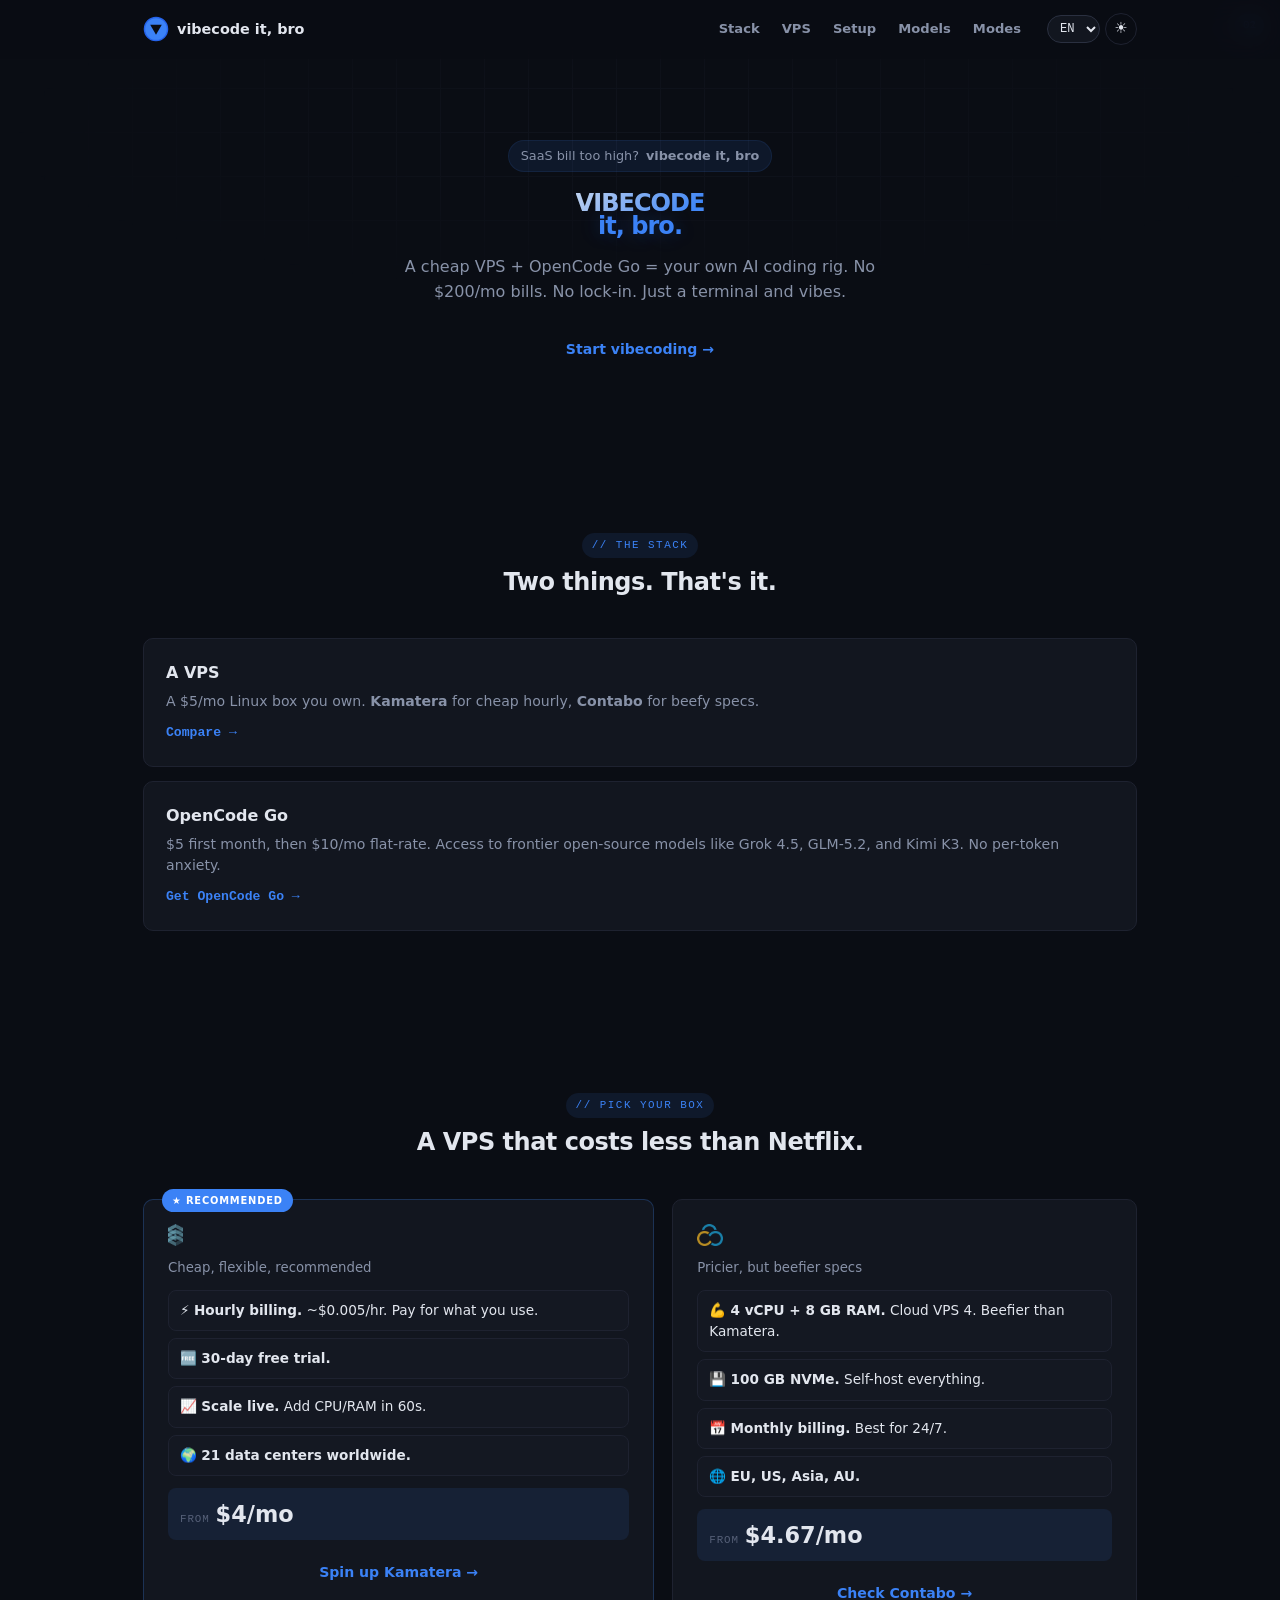
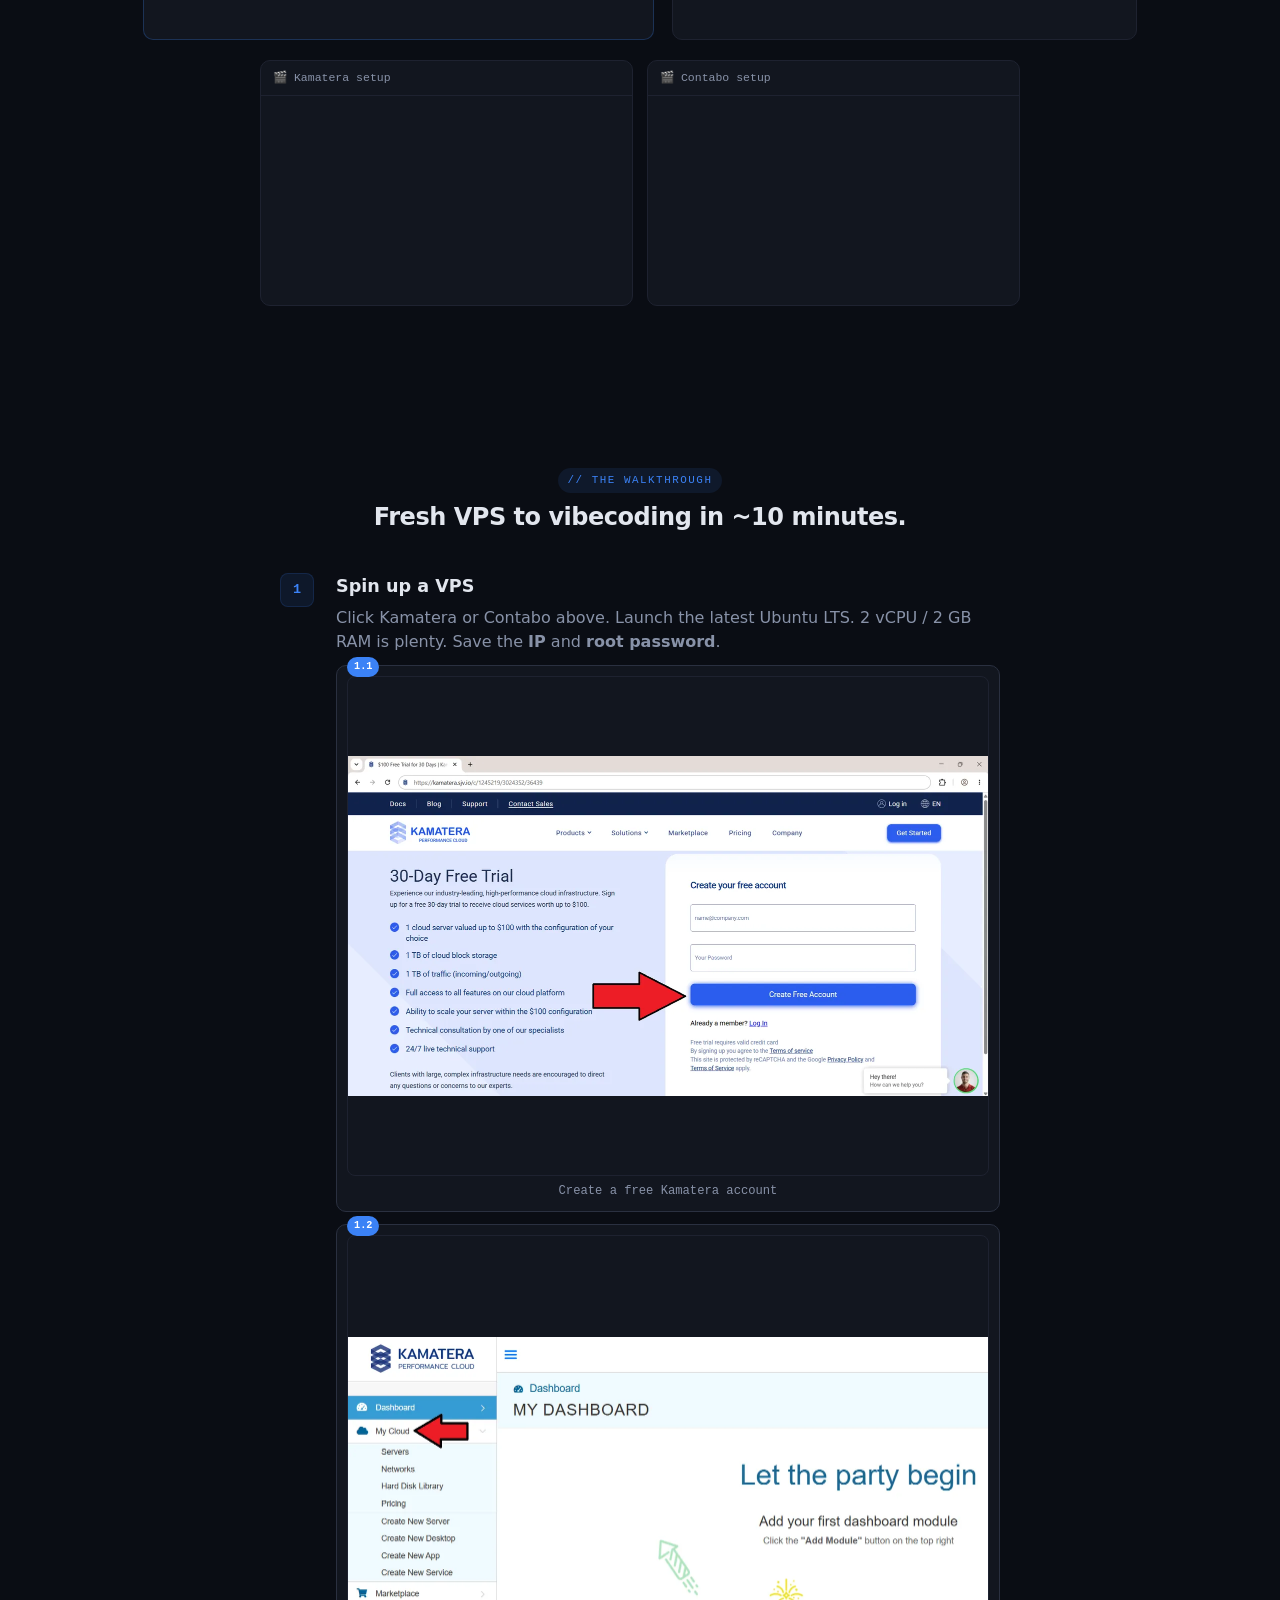
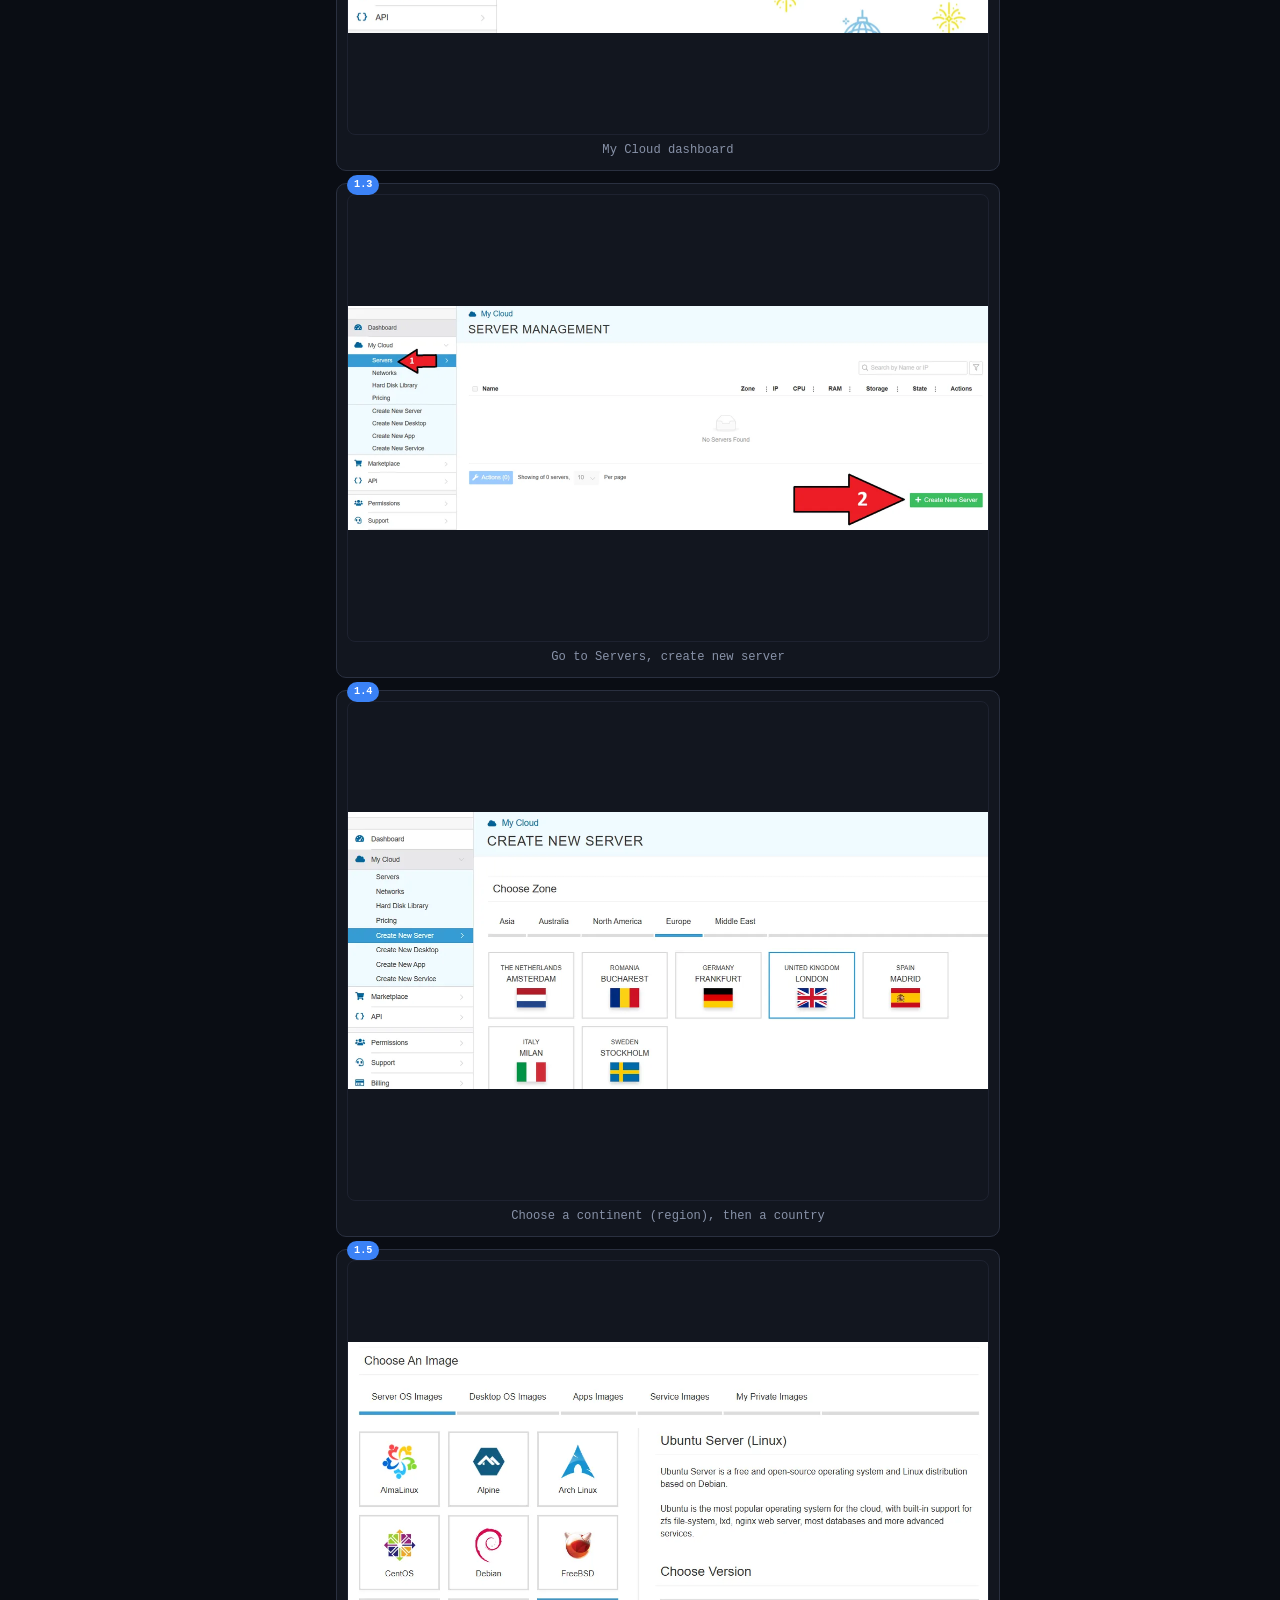
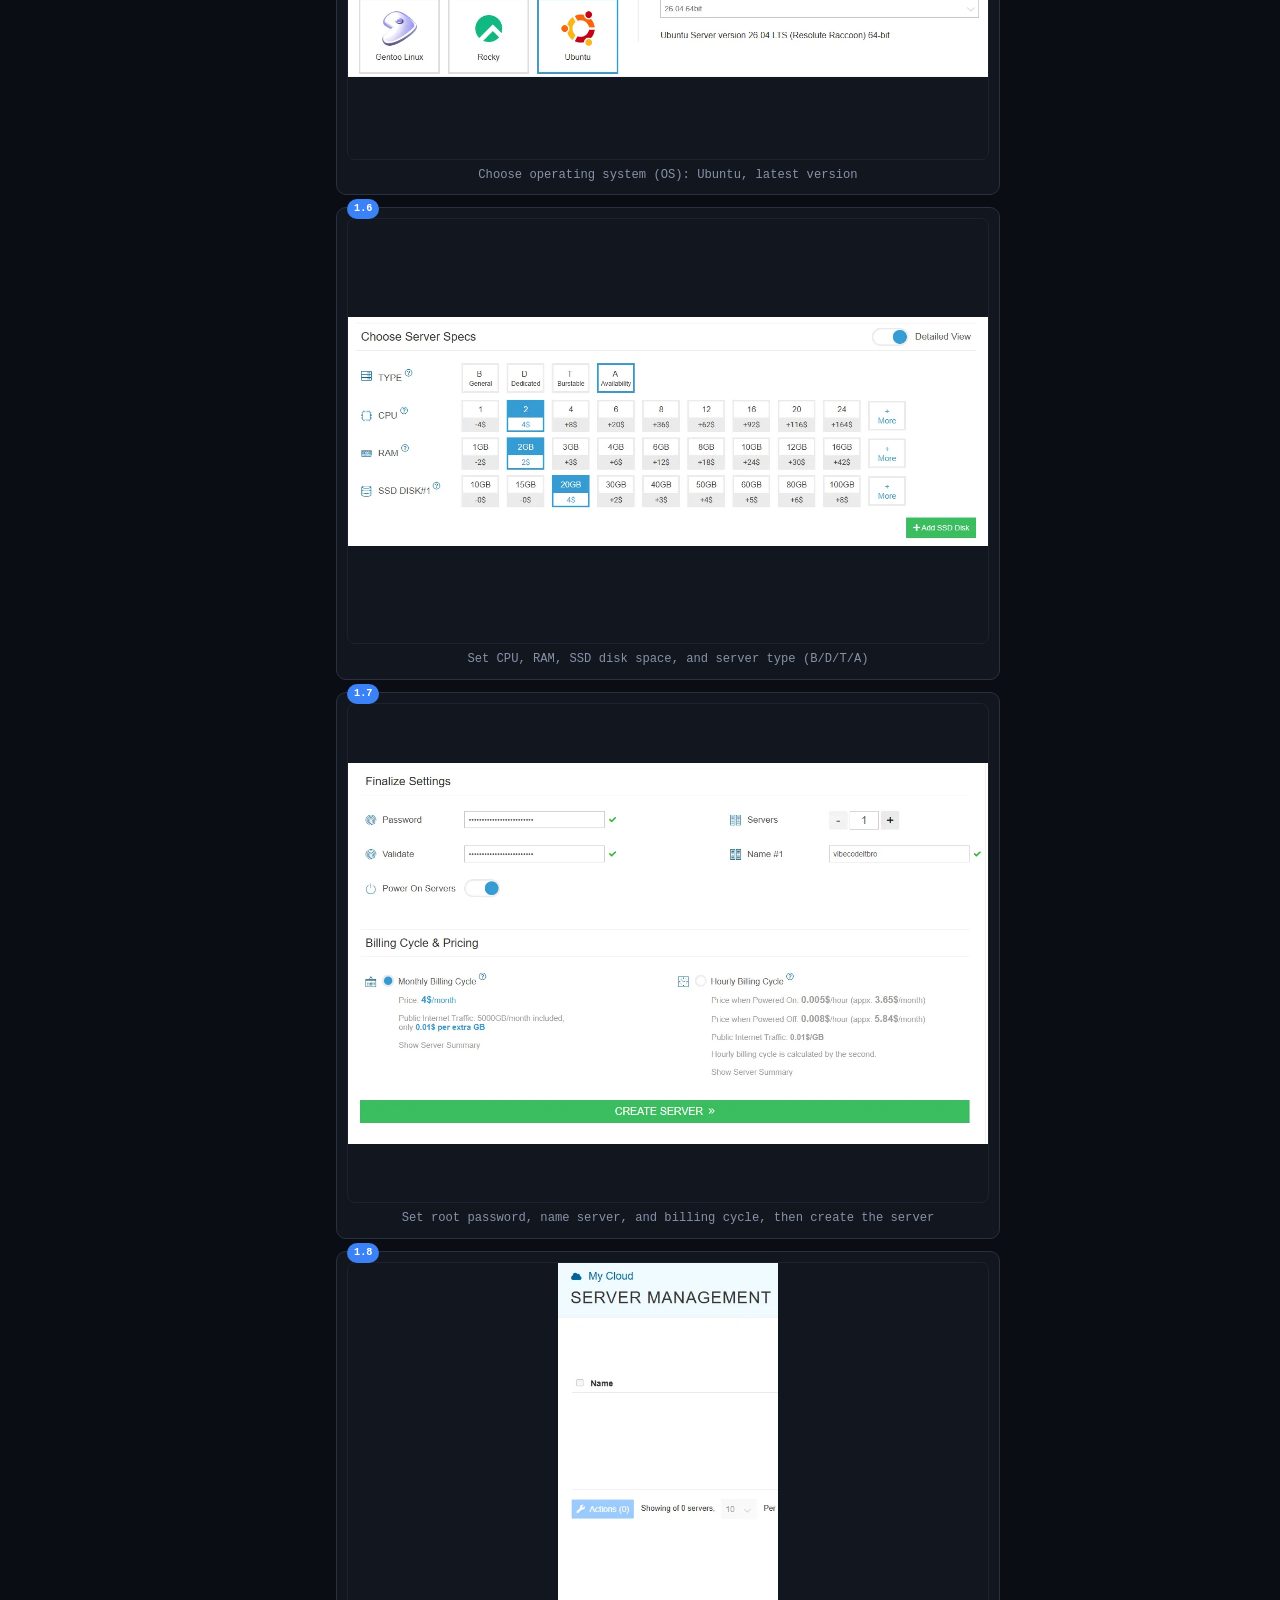
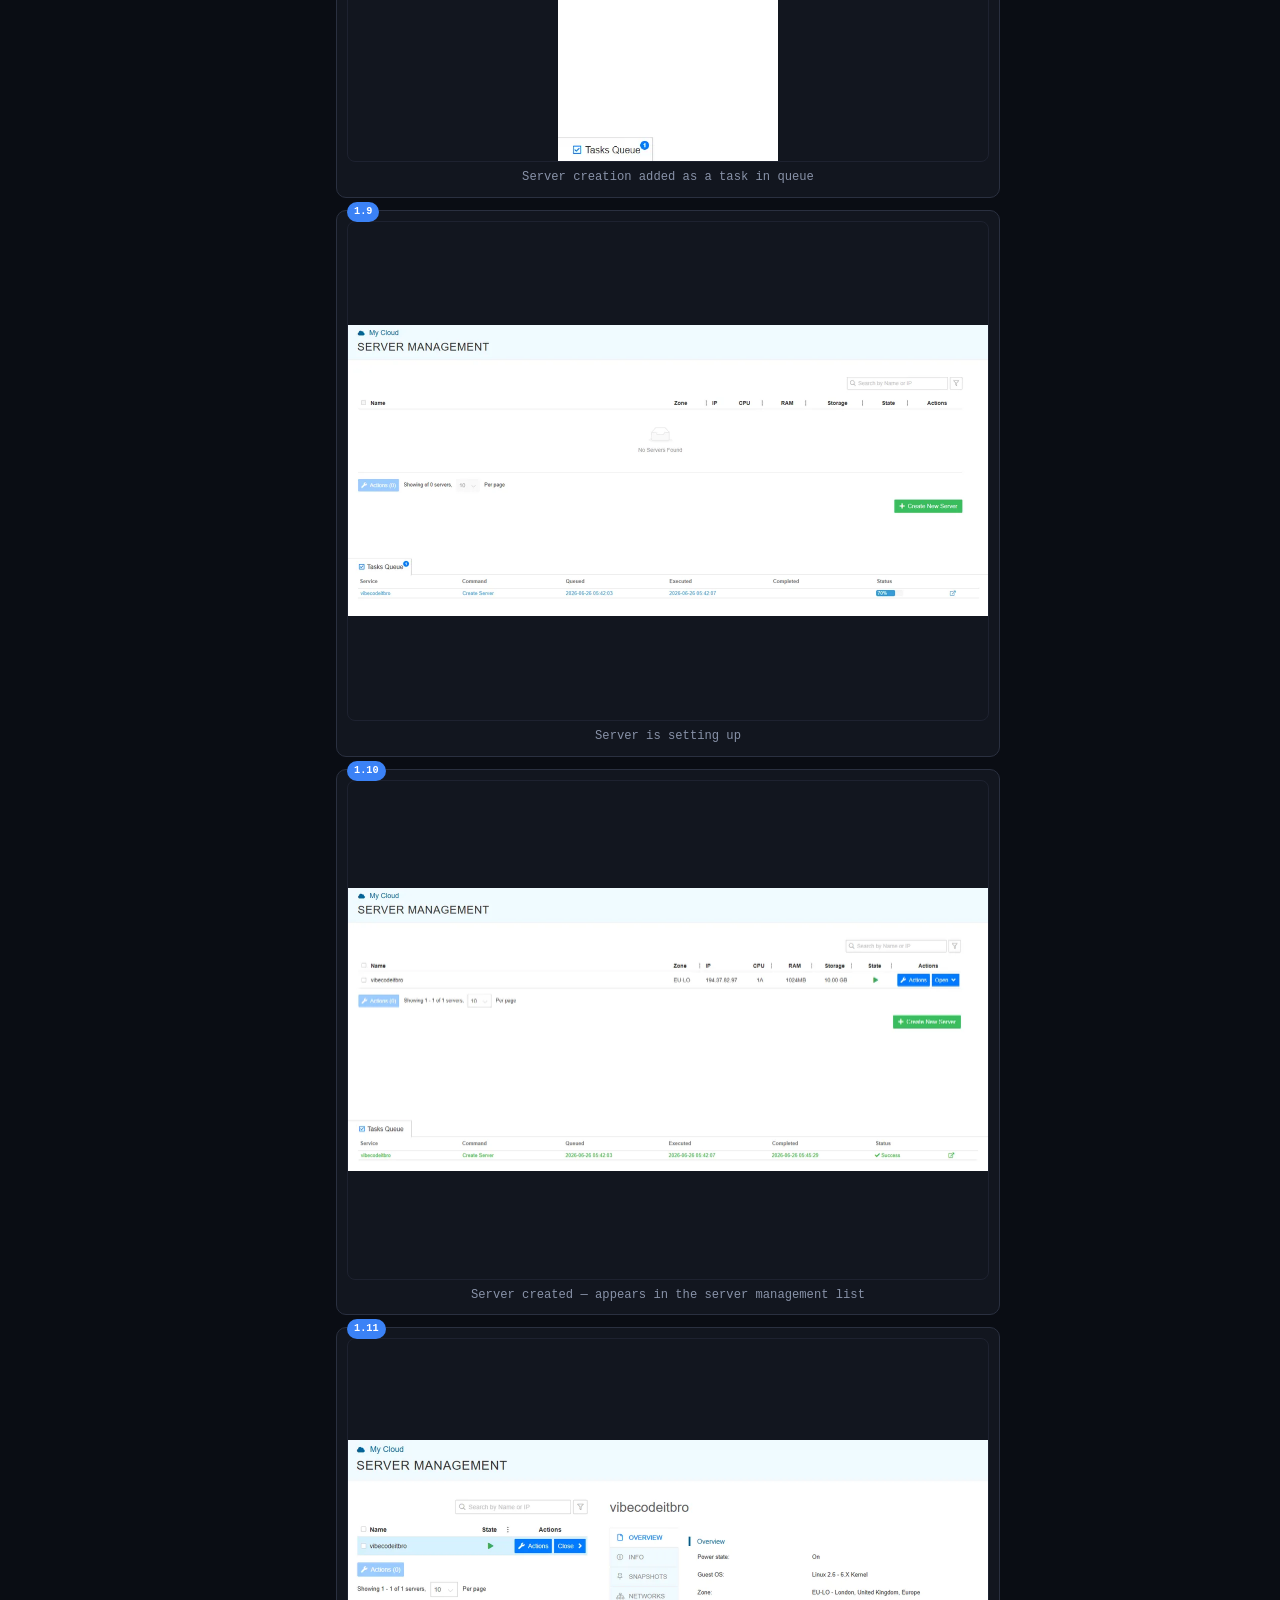
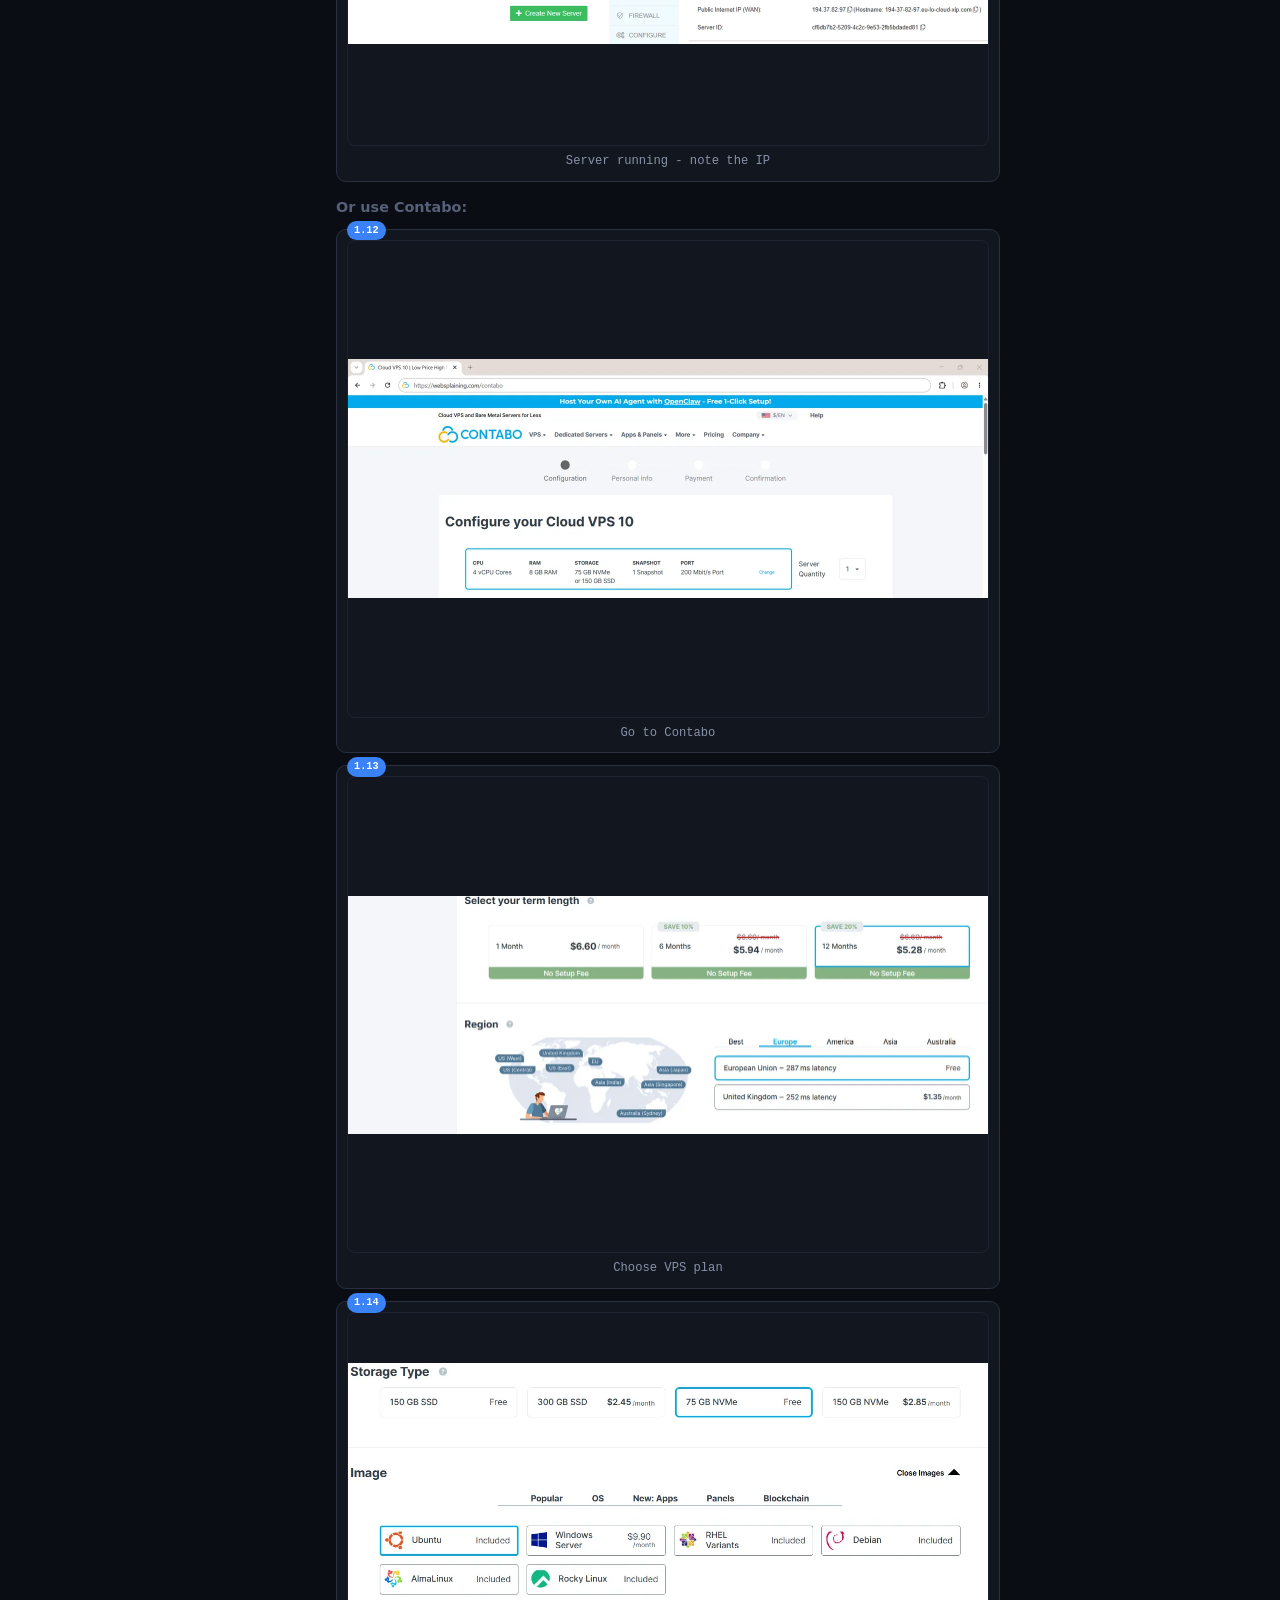
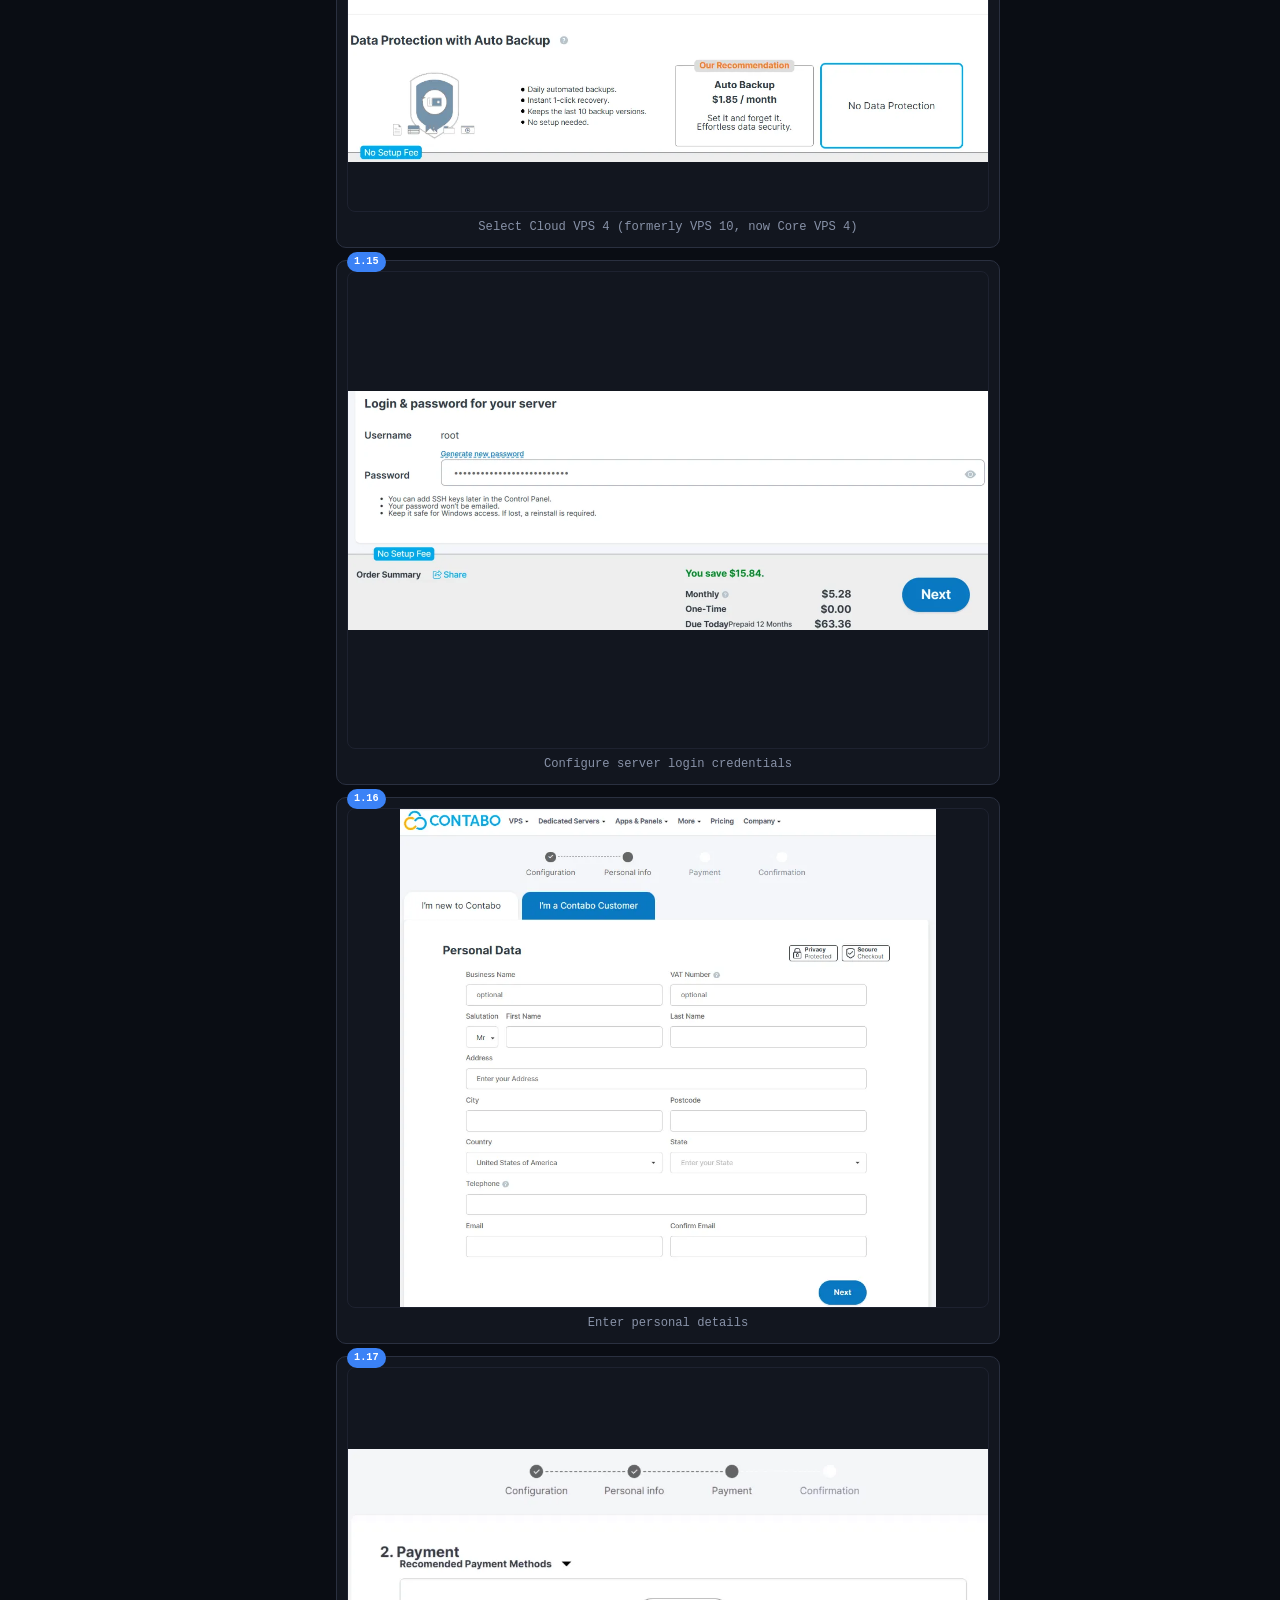
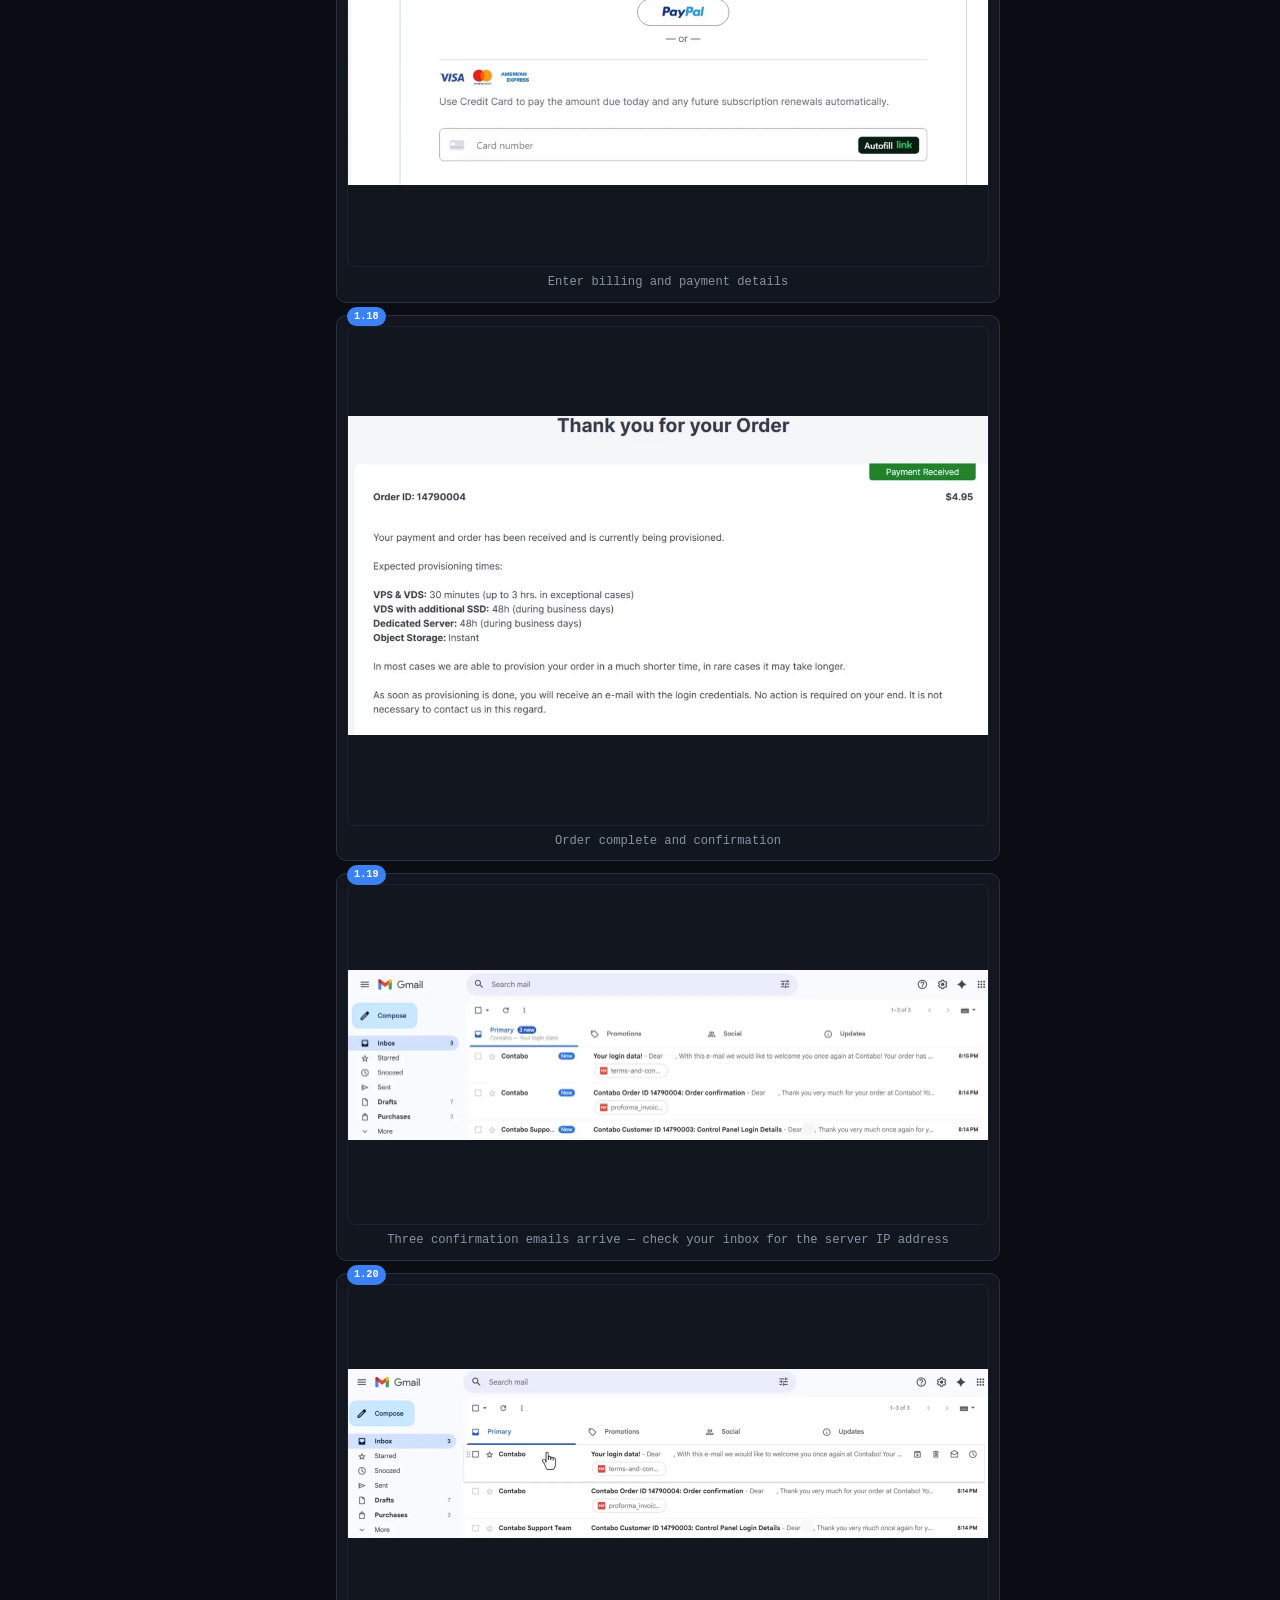
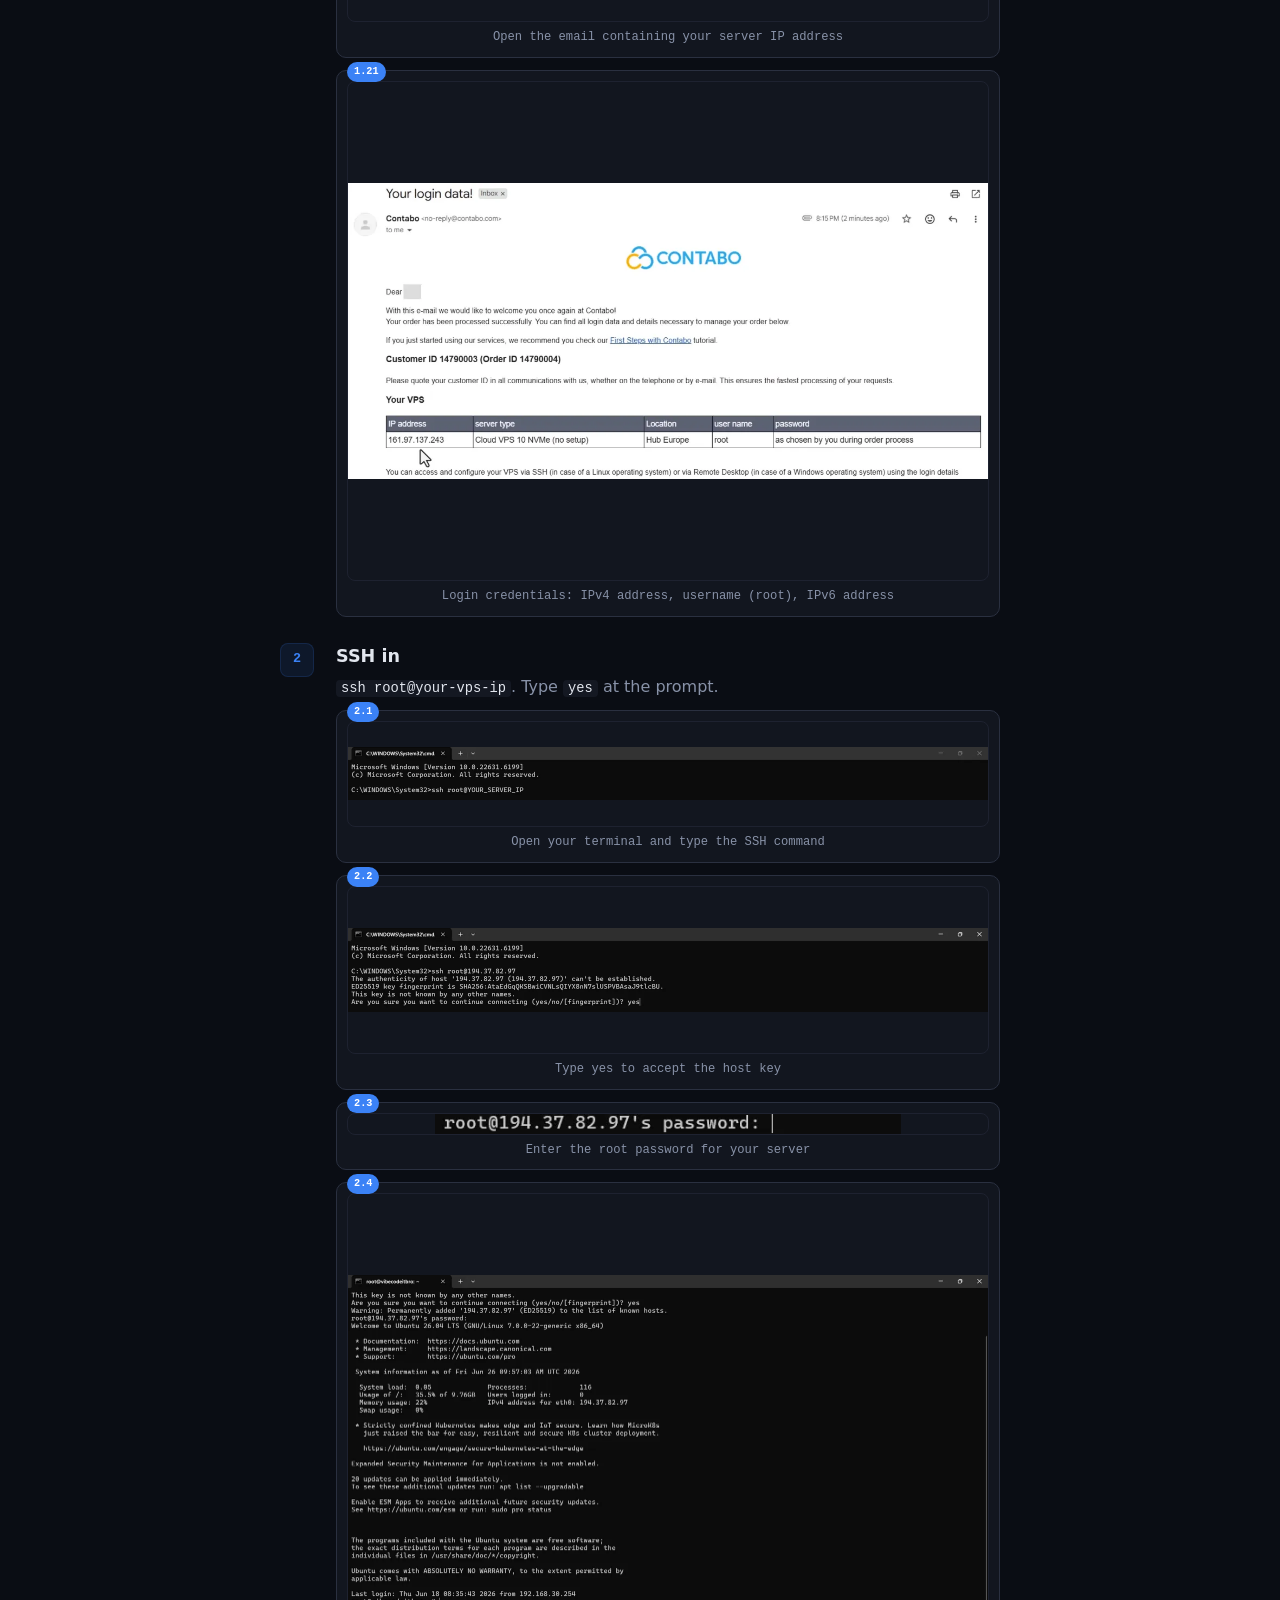
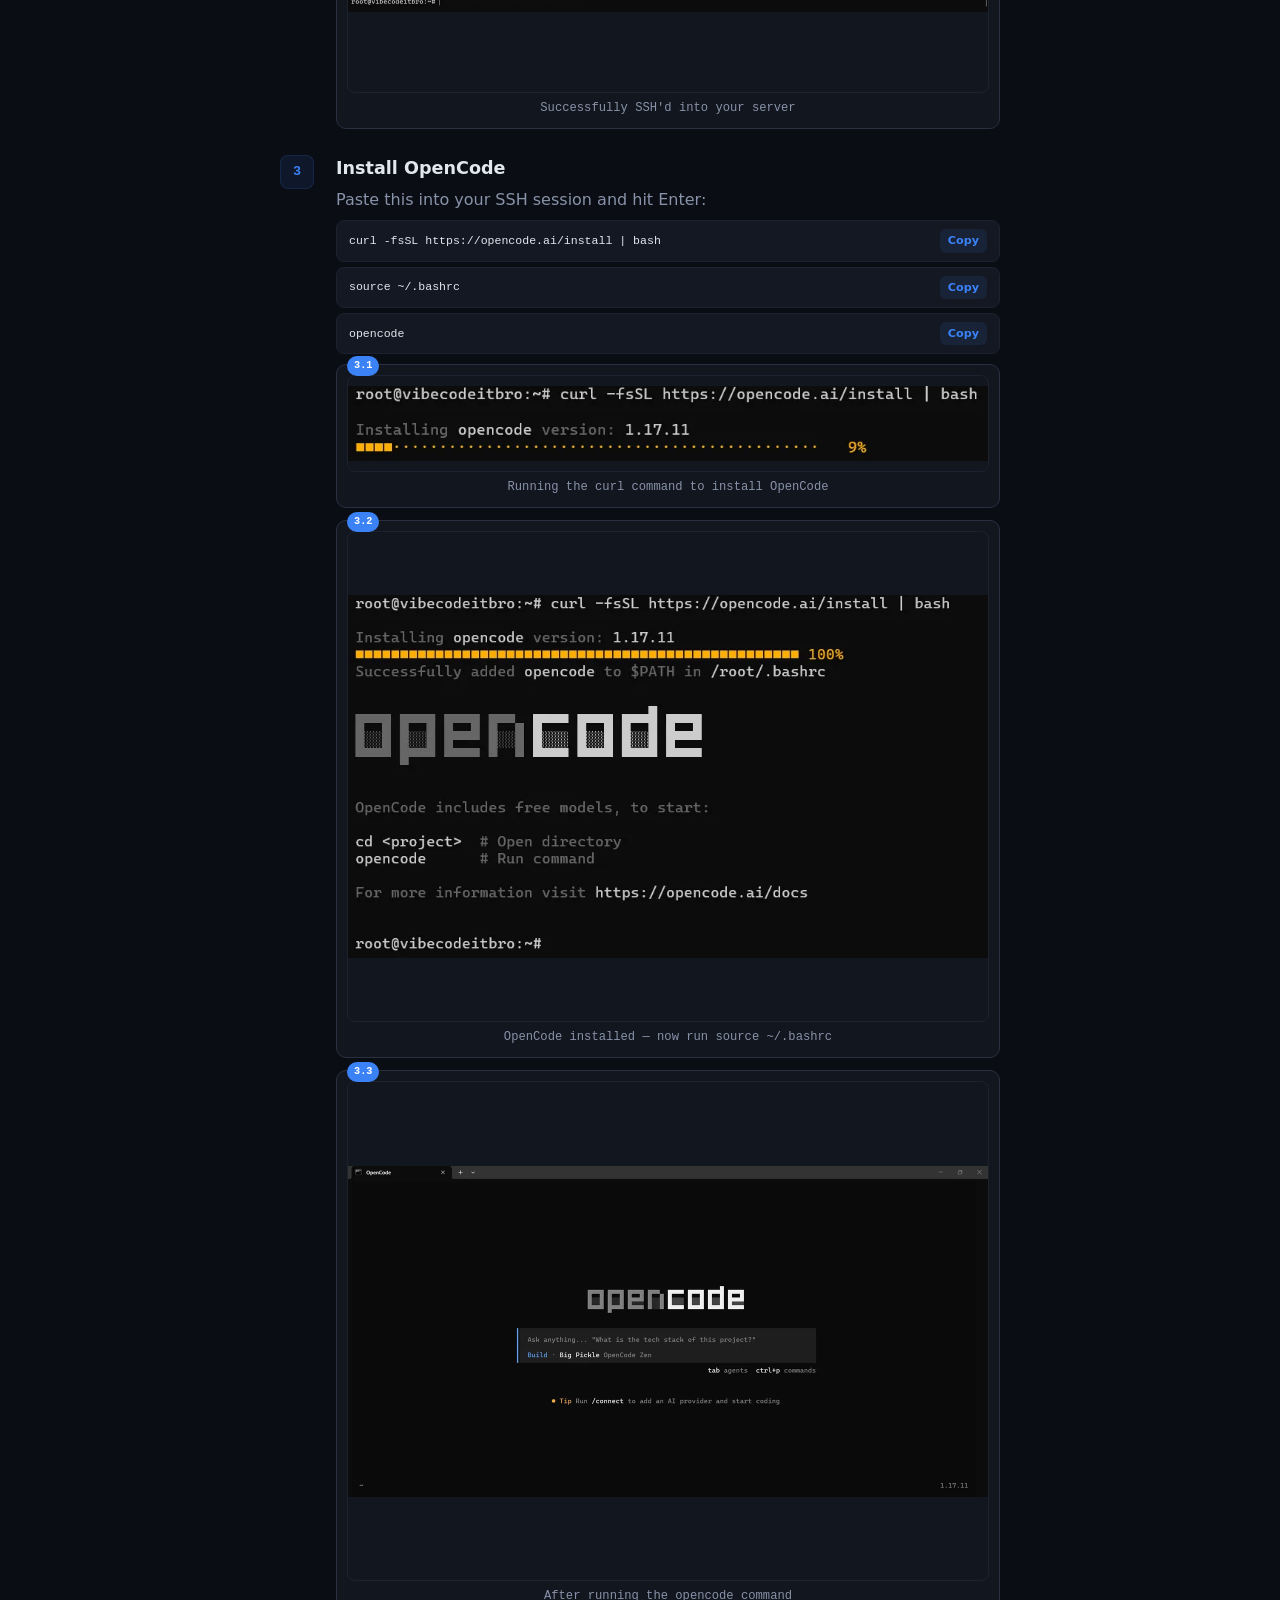
==== commit 00c6cf65: "SEO + performance: WebP images with descriptive names, alt text, 404 handling, structured data, cano" ====
--- a/index.html
+++ b/index.html
@@ -3,23 +3,41 @@
 <head>
 <meta charset="utf-8"/>
 <meta name="viewport" content="width=device-width,initial-scale=1"/>
-<title>VibeCode It, Bro - How to Vibecode: VPS + OpenCode Go AI Coding Tutorial</title>
+<title>VibeCode It, Bro | VPS + OpenCode Go Vibecoding Tutorial</title>
 <meta name="description" content="Learn how to vibecode: set up a cheap VPS, install OpenCode Go, and ship apps with AI. Step-by-step vibecoding tutorial with Kamatera and Contabo. No SaaS bills."/>
+<link rel="canonical" href="https://vibecodeitbro.com/"/>
+<meta name="theme-color" content="#0a0d14"/>
 <meta property="og:site_name" content="vibecode it, bro"/>
 <meta property="og:type" content="website"/>
 <meta property="og:url" content="https://vibecodeitbro.com/"/>
-<meta property="og:title" content="VibeCode It, Bro - How to Vibecode: VPS + OpenCode Go AI Coding Tutorial"/>
+<meta property="og:title" content="VibeCode It, Bro | VPS + OpenCode Go Vibecoding Tutorial"/>
 <meta property="og:description" content="A cheap VPS + OpenCode Go = your own AI coding rig. No $200/mo bills. No lock-in. Just a terminal and vibes."/>
 <meta property="og:image" content="https://vibecodeitbro.com/assets/og/og-card.png"/>
 <meta property="og:image:width" content="1200"/>
 <meta property="og:image:height" content="630"/>
 <meta property="og:image:alt" content="vibecode it, bro — a cheap VPS + OpenCode Go = your own AI coding rig"/>
 <meta name="twitter:card" content="summary_large_image"/>
-<meta name="twitter:title" content="VibeCode It, Bro - How to Vibecode: VPS + OpenCode Go"/>
+<meta name="twitter:title" content="VibeCode It, Bro | VPS + OpenCode Go Vibecoding Tutorial"/>
 <meta name="twitter:description" content="A cheap VPS + OpenCode Go = your own AI coding rig. No $200/mo bills. Step-by-step tutorial."/>
 <meta name="twitter:image" content="https://vibecodeitbro.com/assets/og/og-card.png"/>
 <link rel="icon" href="/assets/favicon-v3.svg" type="image/svg+xml"/>
-<link rel="stylesheet" href="/css/style.css?v=30"/>
+<link rel="stylesheet" href="/css/style.css?v=31"/>
+<script type="application/ld+json">
+{
+"@context":"https://schema.org",
+"@type":"HowTo",
+"name":"How to Vibecode: Fresh VPS to AI Coding in ~10 Minutes",
+"description":"Set up a cheap VPS, install OpenCode, add the OpenCode Go subscription, and start vibecoding with frontier open-source AI models.",
+"totalTime":"PT10M",
+"step":[
+{"@type":"HowToStep","position":1,"name":"Spin up a VPS","text":"Launch the latest Ubuntu LTS on Kamatera or Contabo. 2 vCPU / 2 GB RAM is plenty. Save the IP and root password.","image":"https://vibecodeitbro.com/assets/screenshots/kamatera/create-free-kamatera-account.webp"},
+{"@type":"HowToStep","position":2,"name":"SSH in","text":"Connect to your server with ssh root@your-vps-ip and type yes to accept the host key, then enter the root password.","image":"https://vibecodeitbro.com/assets/screenshots/ssh/open-terminal.webp"},
+{"@type":"HowToStep","position":3,"name":"Install OpenCode","text":"Run curl -fsSL https://opencode.ai/install | bash, then source ~/.bashrc and start opencode.","image":"https://vibecodeitbro.com/assets/screenshots/ssh/run-curl-install.webp"},
+{"@type":"HowToStep","position":4,"name":"Add OpenCode Go","text":"Sign up at opencode.ai, create an API key, then in OpenCode press Ctrl+P, choose OpenCode Go, and paste your key.","image":"https://vibecodeitbro.com/assets/screenshots/ssh/connect-provider.webp"},
+{"@type":"HowToStep","position":5,"name":"Pick a model. Start vibing.","text":"Press Ctrl+P for the live model list, choose a model, and start vibecoding.","image":"https://vibecodeitbro.com/assets/screenshots/ssh/live-model-list.webp"}
+]
+}
+</script>
 </head>
 <body>
 <a class="sr" href="#main">Skip to content</a>
@@ -88,7 +106,7 @@
     <div class="vp">
       <article class="vc vc--f vc--k">
         <div class="vc__bd" data-i18n="vps.kbadge">★ recommended</div>
-        <img src="/assets/logos/kamatera.png" alt="Kamatera" class="vc__lo"/>
+        <img src="/assets/logos/kamatera.webp" alt="Kamatera logo" class="vc__lo" width="89" height="128" decoding="async"/>
         <p class="vc__tg" data-i18n="vps.ktag">Cheap, flexible, recommended</p>
         <ul class="vc__ls">
           <li data-i18n="vps.k1">⚡ <strong>Hourly billing.</strong> ~$0.005/hr. Pay for what you use.</li>
@@ -100,7 +118,7 @@
         <a class="btn btn-p btn-b" href="https://kamatera.sjv.io/c/1245219/3024352/36439" target="_blank" rel="noopener noreferrer sponsored" data-i18n="vps.kcta">Spin up Kamatera &rarr;</a>
       </article>
       <article class="vc vc--c">
-        <img src="/assets/logos/contabo.png" alt="Contabo" class="vc__lo"/>
+        <img src="/assets/logos/contabo.webp" alt="Contabo logo" class="vc__lo" width="150" height="128" decoding="async"/>
         <p class="vc__tg" data-i18n="vps.ctag">Pricier, but beefier specs</p>
         <ul class="vc__ls">
           <li data-i18n="vps.c1">💪 <strong>4 vCPU + 8 GB RAM.</strong> Cloud VPS 4. Beefier than Kamatera.</li>
@@ -127,40 +145,40 @@
         <h3 data-i18n="setup.s1t">Spin up a VPS</h3>
         <p data-i18n="setup.s1d">Click Kamatera or Contabo above. Launch the latest Ubuntu LTS. 2 vCPU / 2 GB RAM is plenty. Save the <strong>IP</strong> and <strong>root password</strong>.</p>
         <div class="sg" data-vps="kamatera">
-<figure class="sh"><span class="sh__n">1.1</span><img src="/assets/screenshots/kamatera/1. create free kamatera account.png" alt="Create account" loading="lazy"/><figcaption data-i18n="fig.1">Create a free Kamatera account</figcaption></figure>
-<figure class="sh"><span class="sh__n">1.2</span><img src="/assets/screenshots/kamatera/2. my cloud.png" alt="My Cloud" loading="lazy"/><figcaption data-i18n="fig.2">My Cloud dashboard</figcaption></figure>
-<figure class="sh"><span class="sh__n">1.3</span><img src="/assets/screenshots/kamatera/3. servers then create new server.png" alt="Servers" loading="lazy"/><figcaption data-i18n="fig.3">Go to Servers, create new server</figcaption></figure>
-<figure class="sh"><span class="sh__n">1.4</span><img src="/assets/screenshots/kamatera/4.png" alt="Config" loading="lazy"/><figcaption data-i18n="fig.4">Choose a continent (region), then a country</figcaption></figure>
-<figure class="sh"><span class="sh__n">1.5</span><img src="/assets/screenshots/kamatera/5 ubuntu.png" alt="Ubuntu" loading="lazy"/><figcaption data-i18n="fig.5">Choose operating system (OS): Ubuntu, latest version</figcaption></figure>
-<figure class="sh"><span class="sh__n">1.6</span><img src="/assets/screenshots/kamatera/6.png" alt="CPU" loading="lazy"/><figcaption data-i18n="fig.6">Set CPU, RAM, SSD disk space, and server type (B/D/T/A)</figcaption></figure>
-<figure class="sh"><span class="sh__n">1.7</span><img src="/assets/screenshots/kamatera/7.png" alt="Password" loading="lazy"/><figcaption data-i18n="fig.7">Set root password, name server, and billing cycle, then create the server</figcaption></figure>
-<figure class="sh"><span class="sh__n">1.8</span><img src="/assets/screenshots/kamatera/8.png" alt="Queue" loading="lazy"/><figcaption data-i18n="fig.8">Server creation added as a task in queue</figcaption></figure>
-<figure class="sh"><span class="sh__n">1.9</span><img src="/assets/screenshots/kamatera/9.png" alt="Finalize" loading="lazy"/><figcaption data-i18n="fig.9">Server is setting up</figcaption></figure>
-<figure class="sh"><span class="sh__n">1.10</span><img src="/assets/screenshots/kamatera/10.png" alt="Review" loading="lazy"/><figcaption data-i18n="fig.10">Server created — appears in the server management list</figcaption></figure>
-<figure class="sh"><span class="sh__n">1.11</span><img src="/assets/screenshots/kamatera/11.png" alt="Done" loading="lazy"/><figcaption data-i18n="fig.11">Server running - note the IP</figcaption></figure>
+<figure class="sh"><span class="sh__n">1.1</span><img src="/assets/screenshots/kamatera/create-free-kamatera-account.webp" alt="Create a free Kamatera account" width="1280" height="679" decoding="async" loading="lazy"/><figcaption data-i18n="fig.1">Create a free Kamatera account</figcaption></figure>
+<figure class="sh"><span class="sh__n">1.2</span><img src="/assets/screenshots/kamatera/my-cloud-dashboard.webp" alt="Kamatera My Cloud dashboard" width="1280" height="593" decoding="async" loading="lazy"/><figcaption data-i18n="fig.2">My Cloud dashboard</figcaption></figure>
+<figure class="sh"><span class="sh__n">1.3</span><img src="/assets/screenshots/kamatera/go-to-servers.webp" alt="Go to Servers to create a new server" width="1280" height="448" decoding="async" loading="lazy"/><figcaption data-i18n="fig.3">Go to Servers, create new server</figcaption></figure>
+<figure class="sh"><span class="sh__n">1.4</span><img src="/assets/screenshots/kamatera/choose-region-country.webp" alt="Choose a continent (region), then a country" width="1280" height="553" decoding="async" loading="lazy"/><figcaption data-i18n="fig.4">Choose a continent (region), then a country</figcaption></figure>
+<figure class="sh"><span class="sh__n">1.5</span><img src="/assets/screenshots/kamatera/choose-os-ubuntu.webp" alt="Choose operating system (OS): Ubuntu, latest version" width="1191" height="622" decoding="async" loading="lazy"/><figcaption data-i18n="fig.5">Choose operating system (OS): Ubuntu, latest version</figcaption></figure>
+<figure class="sh"><span class="sh__n">1.6</span><img src="/assets/screenshots/kamatera/set-cpu-ram-storage.webp" alt="Set CPU, RAM, SSD disk space, and server type (B/D/T/A)" width="1190" height="426" decoding="async" loading="lazy"/><figcaption data-i18n="fig.6">Set CPU, RAM, SSD disk space, and server type (B/D/T/A)</figcaption></figure>
+<figure class="sh"><span class="sh__n">1.7</span><img src="/assets/screenshots/kamatera/set-root-password.webp" alt="Set root password, name server, and billing cycle, then create the server" width="1212" height="721" decoding="async" loading="lazy"/><figcaption data-i18n="fig.7">Set root password, name server, and billing cycle, then create the server</figcaption></figure>
+<figure class="sh"><span class="sh__n">1.8</span><img src="/assets/screenshots/kamatera/server-creation-queued.webp" alt="Server creation added as a task in queue" width="372" height="840" decoding="async" loading="lazy"/><figcaption data-i18n="fig.8">Server creation added as a task in queue</figcaption></figure>
+<figure class="sh"><span class="sh__n">1.9</span><img src="/assets/screenshots/kamatera/server-setting-up.webp" alt="Server is setting up" width="1280" height="582" decoding="async" loading="lazy"/><figcaption data-i18n="fig.9">Server is setting up</figcaption></figure>
+<figure class="sh"><span class="sh__n">1.10</span><img src="/assets/screenshots/kamatera/server-created-list.webp" alt="Server created, shown in the server management list" width="1280" height="567" decoding="async" loading="lazy"/><figcaption data-i18n="fig.10">Server created — appears in the server management list</figcaption></figure>
+<figure class="sh"><span class="sh__n">1.11</span><img src="/assets/screenshots/kamatera/server-running-ip.webp" alt="Server running - note the IP address" width="1280" height="408" decoding="async" loading="lazy"/><figcaption data-i18n="fig.11">Server running - note the IP</figcaption></figure>
         </div>
         <h4 class="st__sh">Or use Contabo:</h4>
         <div class="sg" data-vps="contabo">
-<figure class="sh"><span class="sh__n">1.12</span><img src="/assets/screenshots/contabo/1.png" alt="Step 1" loading="lazy"/><figcaption data-i18n="fig.12">Go to Contabo</figcaption></figure>
-<figure class="sh"><span class="sh__n">1.13</span><img src="/assets/screenshots/contabo/2.png" alt="Step 2" loading="lazy"/><figcaption data-i18n="fig.13">Choose VPS plan</figcaption></figure>
-<figure class="sh"><span class="sh__n">1.14</span><img src="/assets/screenshots/contabo/3.png" alt="Step 3" loading="lazy"/><figcaption data-i18n="fig.14">Select Cloud VPS 4 (formerly VPS 10, now Core VPS 4)</figcaption></figure>
-<figure class="sh"><span class="sh__n">1.15</span><img src="/assets/screenshots/contabo/4.png" alt="Step 4" loading="lazy"/><figcaption data-i18n="fig.15">Configure server login credentials</figcaption></figure>
-<figure class="sh"><span class="sh__n">1.16</span><img src="/assets/screenshots/contabo/5.png" alt="Step 5" loading="lazy"/><figcaption data-i18n="fig.16">Enter personal details</figcaption></figure>
-<figure class="sh"><span class="sh__n">1.17</span><img src="/assets/screenshots/contabo/6.png" alt="Step 6" loading="lazy"/><figcaption data-i18n="fig.17">Enter billing and payment details</figcaption></figure>
-<figure class="sh"><span class="sh__n">1.18</span><img src="/assets/screenshots/contabo/7.png" alt="Step 7" loading="lazy"/><figcaption data-i18n="fig.18">Order complete and confirmation</figcaption></figure>
-<figure class="sh"><span class="sh__n">1.19</span><img src="/assets/screenshots/contabo/8.png" alt="Step 8" loading="lazy"/><figcaption data-i18n="fig.19">Three confirmation emails arrive — check your inbox for the server IP address</figcaption></figure>
-<figure class="sh"><span class="sh__n">1.20</span><img src="/assets/screenshots/contabo/9.png" alt="Step 9" loading="lazy"/><figcaption data-i18n="fig.20">Open the email containing your server IP address</figcaption></figure>
-<figure class="sh"><span class="sh__n">1.21</span><img src="/assets/screenshots/contabo/10.png" alt="Step 10" loading="lazy"/><figcaption data-i18n="fig.21">Login credentials: IPv4 address, username (root), IPv6 address</figcaption></figure>
+<figure class="sh"><span class="sh__n">1.12</span><img src="/assets/screenshots/contabo/go-to-contabo.webp" alt="Go to Contabo" width="1280" height="478" decoding="async" loading="lazy"/><figcaption data-i18n="fig.12">Go to Contabo</figcaption></figure>
+<figure class="sh"><span class="sh__n">1.13</span><img src="/assets/screenshots/contabo/choose-vps-plan.webp" alt="Choose a VPS plan" width="1280" height="477" decoding="async" loading="lazy"/><figcaption data-i18n="fig.13">Choose VPS plan</figcaption></figure>
+<figure class="sh"><span class="sh__n">1.14</span><img src="/assets/screenshots/contabo/select-cloud-vps-4.webp" alt="Select Cloud VPS 4 (formerly VPS 10, now Core VPS 4)" width="1190" height="741" decoding="async" loading="lazy"/><figcaption data-i18n="fig.14">Select Cloud VPS 4 (formerly VPS 10, now Core VPS 4)</figcaption></figure>
+<figure class="sh"><span class="sh__n">1.15</span><img src="/assets/screenshots/contabo/configure-login-credentials.webp" alt="Configure server login credentials" width="1280" height="478" decoding="async" loading="lazy"/><figcaption data-i18n="fig.15">Configure server login credentials</figcaption></figure>
+<figure class="sh"><span class="sh__n">1.16</span><img src="/assets/screenshots/contabo/enter-personal-details.webp" alt="Enter personal details" width="927" height="860" decoding="async" loading="lazy"/><figcaption data-i18n="fig.16">Enter personal details</figcaption></figure>
+<figure class="sh"><span class="sh__n">1.17</span><img src="/assets/screenshots/contabo/enter-billing-payment.webp" alt="Enter billing and payment details" width="1107" height="582" decoding="async" loading="lazy"/><figcaption data-i18n="fig.17">Enter billing and payment details</figcaption></figure>
+<figure class="sh"><span class="sh__n">1.18</span><img src="/assets/screenshots/contabo/order-complete-confirmation.webp" alt="Order complete and confirmation" width="1136" height="565" decoding="async" loading="lazy"/><figcaption data-i18n="fig.18">Order complete and confirmation</figcaption></figure>
+<figure class="sh"><span class="sh__n">1.19</span><img src="/assets/screenshots/contabo/three-confirmation-emails.webp" alt="Three confirmation emails arrive - check your inbox" width="1280" height="341" decoding="async" loading="lazy"/><figcaption data-i18n="fig.19">Three confirmation emails arrive — check your inbox for the server IP address</figcaption></figure>
+<figure class="sh"><span class="sh__n">1.20</span><img src="/assets/screenshots/contabo/email-with-server-ip.webp" alt="Email containing your server IP address" width="1280" height="338" decoding="async" loading="lazy"/><figcaption data-i18n="fig.20">Open the email containing your server IP address</figcaption></figure>
+<figure class="sh"><span class="sh__n">1.21</span><img src="/assets/screenshots/contabo/login-credentials.webp" alt="Login credentials: IPv4, username (root), IPv6" width="1181" height="547" decoding="async" loading="lazy"/><figcaption data-i18n="fig.21">Login credentials: IPv4 address, username (root), IPv6 address</figcaption></figure>
         </div>
       </div></article>
       <article class="st"><div class="st__n">2</div><div class="st__b">
         <h3 data-i18n="setup.s2t">SSH in</h3>
         <p data-i18n="setup.s2d"><code>ssh root@your-vps-ip</code>. Type <code>yes</code> at the prompt.</p>
         <div class="sg">
-<figure class="sh"><span class="sh__n">2.1</span><img src="/assets/screenshots/ssh/1.png" alt="Terminal" loading="lazy"/><figcaption data-i18n="fig.22">Open your terminal and type the SSH command</figcaption></figure>
-<figure class="sh"><span class="sh__n">2.2</span><img src="/assets/screenshots/ssh/2.png" alt="SSH" loading="lazy"/><figcaption data-i18n="fig.23">Type yes to accept the host key</figcaption></figure>
-<figure class="sh"><span class="sh__n">2.3</span><img src="/assets/screenshots/ssh/3.png" alt="Host key" loading="lazy"/><figcaption data-i18n="fig.24">Enter the root password for your server</figcaption></figure>
-<figure class="sh"><span class="sh__n">2.4</span><img src="/assets/screenshots/ssh/4.png" alt="Password" loading="lazy"/><figcaption data-i18n="fig.25">Successfully SSH'd into your server</figcaption></figure>
+<figure class="sh"><span class="sh__n">2.1</span><img src="/assets/screenshots/ssh/open-terminal.webp" alt="Open your terminal and type the SSH command" width="1280" height="106" decoding="async" loading="lazy"/><figcaption data-i18n="fig.22">Open your terminal and type the SSH command</figcaption></figure>
+<figure class="sh"><span class="sh__n">2.2</span><img src="/assets/screenshots/ssh/type-ssh-command.webp" alt="Type yes to accept the host key" width="1280" height="168" decoding="async" loading="lazy"/><figcaption data-i18n="fig.23">Type yes to accept the host key</figcaption></figure>
+<figure class="sh"><span class="sh__n">2.3</span><img src="/assets/screenshots/ssh/accept-host-key.webp" alt="Enter the root password for your server" width="512" height="22" decoding="async" loading="lazy"/><figcaption data-i18n="fig.24">Enter the root password for your server</figcaption></figure>
+<figure class="sh"><span class="sh__n">2.4</span><img src="/assets/screenshots/ssh/enter-root-password.webp" alt="Successfully SSH'd into your server" width="1280" height="675" decoding="async" loading="lazy"/><figcaption data-i18n="fig.25">Successfully SSH'd into your server</figcaption></figure>
         </div>
       </div></article>
       <article class="st"><div class="st__n">3</div><div class="st__b">
@@ -170,23 +188,23 @@
         <div class="cm"><code id="cmd2">source ~/.bashrc</code><button class="cm__c" data-copy="cmd2" aria-label="Copy" data-i18n-attr="aria-label" data-i18n="aria.copy">copy</button></div>
         <div class="cm"><code id="cmd3">opencode</code><button class="cm__c" data-copy="cmd3" aria-label="Copy" data-i18n-attr="aria-label" data-i18n="aria.copy">copy</button></div>
         <div class="sg">
-<figure class="sh"><span class="sh__n">3.1</span><img src="/assets/screenshots/ssh/5.png" alt="curl" loading="lazy"/><figcaption data-i18n="fig.26">Running the curl command to install OpenCode</figcaption></figure>
-<figure class="sh"><span class="sh__n">3.2</span><img src="/assets/screenshots/ssh/6.png" alt="Done" loading="lazy"/><figcaption data-i18n="fig.27">OpenCode installed — now run source ~/.bashrc</figcaption></figure>
-<figure class="sh"><span class="sh__n">3.3</span><img src="/assets/screenshots/ssh/7.png" alt="OpenCode" loading="lazy"/><figcaption data-i18n="fig.28">After running the opencode command</figcaption></figure>
+<figure class="sh"><span class="sh__n">3.1</span><img src="/assets/screenshots/ssh/run-curl-install.webp" alt="Running the curl command to install OpenCode" width="827" height="97" decoding="async" loading="lazy"/><figcaption data-i18n="fig.26">Running the curl command to install OpenCode</figcaption></figure>
+<figure class="sh"><span class="sh__n">3.2</span><img src="/assets/screenshots/ssh/opencode-installed.webp" alt="OpenCode installed - run source ~/.bashrc" width="865" height="491" decoding="async" loading="lazy"/><figcaption data-i18n="fig.27">OpenCode installed — now run source ~/.bashrc</figcaption></figure>
+<figure class="sh"><span class="sh__n">3.3</span><img src="/assets/screenshots/ssh/run-opencode-command.webp" alt="After running the opencode command" width="1280" height="662" decoding="async" loading="lazy"/><figcaption data-i18n="fig.28">After running the opencode command</figcaption></figure>
         </div>
       </div></article>
       <article class="st"><div class="st__n">4</div><div class="st__b">
         <h3 data-i18n="setup.s4t">Add OpenCode Go</h3>
         <p data-i18n="setup.s4d">Sign up at opencode.ai and create an API key — then in OpenCode press <kbd>Ctrl</kbd>+<kbd>P</kbd>, choose <strong>OpenCode Go</strong>, and paste your key.</p>
         <div class="sg">
-<figure class="sh"><span class="sh__n">4.1</span><img src="/assets/screenshots/ssh/8.png" alt="Installing" loading="lazy"/><figcaption data-i18n="fig.29">Connect a provider</figcaption></figure>
-<figure class="sh"><span class="sh__n">4.2</span><img src="/assets/screenshots/ssh/9.png" alt="Done" loading="lazy"/><figcaption data-i18n="fig.30">Choose OpenCode Go</figcaption></figure>
-<figure class="sh"><span class="sh__n">4.3</span><img src="/assets/screenshots/ssh/10.png" alt="Bashrc" loading="lazy"/><figcaption data-i18n="fig.31">Sign up to OpenCode Go using my <a href="https://opencode.ai/go?ref=9Q6GKAZPK6" target="_blank" rel="noopener noreferrer">affiliate link</a></figcaption></figure>
-<figure class="sh"><span class="sh__n">4.4</span><img src="/assets/screenshots/ssh/11.png" alt="Reloaded" loading="lazy"/><figcaption data-i18n="fig.32">Click API keys, then Create API key</figcaption></figure>
-<figure class="sh"><span class="sh__n">4.5</span><img src="/assets/screenshots/ssh/12.png" alt="Cmd" loading="lazy"/><figcaption data-i18n="fig.33">Give your API key a name or label (e.g. opencode)</figcaption></figure>
-<figure class="sh"><span class="sh__n">4.6</span><img src="/assets/screenshots/ssh/13.png" alt="Startup" loading="lazy"/><figcaption data-i18n="fig.34">Click create</figcaption></figure>
-<figure class="sh"><span class="sh__n">4.7</span><img src="/assets/screenshots/ssh/14.png" alt="UI" loading="lazy"/><figcaption data-i18n="fig.35">Copy the API key — click the copy-to-clipboard icon next to it</figcaption></figure>
-<figure class="sh"><span class="sh__n">4.8</span><img src="/assets/screenshots/ssh/15.png" alt="Welcome" loading="lazy"/><figcaption data-i18n="fig.36">Hold Shift and right-click to paste the API key (it starts with SK-, e.g. sk-WL68...szAkl), then press Enter</figcaption></figure>
+<figure class="sh"><span class="sh__n">4.1</span><img src="/assets/screenshots/ssh/connect-provider.webp" alt="Connect a provider" width="702" height="476" decoding="async" loading="lazy"/><figcaption data-i18n="fig.29">Connect a provider</figcaption></figure>
+<figure class="sh"><span class="sh__n">4.2</span><img src="/assets/screenshots/ssh/choose-opencode-go.webp" alt="Choose OpenCode Go" width="712" height="482" decoding="async" loading="lazy"/><figcaption data-i18n="fig.30">Choose OpenCode Go</figcaption></figure>
+<figure class="sh"><span class="sh__n">4.3</span><img src="/assets/screenshots/ssh/sign-up-affiliate.webp" alt="Sign up to OpenCode Go using the affiliate link" width="705" height="327" decoding="async" loading="lazy"/><figcaption data-i18n="fig.31">Sign up to OpenCode Go using my <a href="https://opencode.ai/go?ref=9Q6GKAZPK6" target="_blank" rel="noopener noreferrer">affiliate link</a></figcaption></figure>
+<figure class="sh"><span class="sh__n">4.4</span><img src="/assets/screenshots/ssh/click-api-keys.webp" alt="Click API keys, then Create API key" width="1280" height="355" decoding="async" loading="lazy"/><figcaption data-i18n="fig.32">Click API keys, then Create API key</figcaption></figure>
+<figure class="sh"><span class="sh__n">4.5</span><img src="/assets/screenshots/ssh/name-api-key.webp" alt="Name or label your API key (e.g. opencode)" width="1266" height="282" decoding="async" loading="lazy"/><figcaption data-i18n="fig.33">Give your API key a name or label (e.g. opencode)</figcaption></figure>
+<figure class="sh"><span class="sh__n">4.6</span><img src="/assets/screenshots/ssh/click-create.webp" alt="Click create" width="1272" height="282" decoding="async" loading="lazy"/><figcaption data-i18n="fig.34">Click create</figcaption></figure>
+<figure class="sh"><span class="sh__n">4.7</span><img src="/assets/screenshots/ssh/copy-api-key.webp" alt="Copy the API key with the copy-to-clipboard icon" width="1280" height="253" decoding="async" loading="lazy"/><figcaption data-i18n="fig.35">Copy the API key — click the copy-to-clipboard icon next to it</figcaption></figure>
+<figure class="sh"><span class="sh__n">4.8</span><img src="/assets/screenshots/ssh/paste-api-key.webp" alt="Paste the API key (starts with SK-), then press Enter" width="582" height="286" decoding="async" loading="lazy"/><figcaption data-i18n="fig.36">Hold Shift and right-click to paste the API key (it starts with SK-, e.g. sk-WL68...szAkl), then press Enter</figcaption></figure>
         </div>
         <p class="st__h" data-i18n="setup.s4d2">💡 No account? <a href="https://opencode.ai/go?ref=9Q6GKAZPK6" target="_blank" rel="noopener noreferrer">Grab one here</a>.</p>
       </div></article>
@@ -194,9 +212,9 @@
         <h3 data-i18n="setup.s5t">Pick a model. Start vibing.</h3>
         <p data-i18n="setup.s5d">Hit <kbd>Ctrl</kbd>+<kbd>P</kbd> again, pick <strong>model</strong>:</p>
         <div class="sg">
-<figure class="sh"><span class="sh__n">5.1</span><img src="/assets/screenshots/ssh/16.png" alt="Ctrl+P" loading="lazy"/><figcaption data-i18n="fig.37">Press Ctrl+P for the live model list and choose a model</figcaption></figure>
-<figure class="sh"><span class="sh__n">5.2</span><img src="/assets/screenshots/ssh/17.png" alt="Model" loading="lazy"/><figcaption data-i18n="fig.38">Select a model variant — it determines how many tokens are burned and how fast inference runs (not all models have variants)</figcaption></figure>
-<figure class="sh"><span class="sh__n">5.3</span><img src="/assets/screenshots/ssh/18.png" alt="Vibing" loading="lazy"/><figcaption data-i18n="fig.39">You are now vibecoding</figcaption></figure>
+<figure class="sh"><span class="sh__n">5.1</span><img src="/assets/screenshots/ssh/live-model-list.webp" alt="Press Ctrl+P for the live model list and choose a model" width="707" height="482" decoding="async" loading="lazy"/><figcaption data-i18n="fig.37">Press Ctrl+P for the live model list and choose a model</figcaption></figure>
+<figure class="sh"><span class="sh__n">5.2</span><img src="/assets/screenshots/ssh/select-model-variant.webp" alt="Select a model variant - determines token usage and inference speed" width="712" height="217" decoding="async" loading="lazy"/><figcaption data-i18n="fig.38">Select a model variant — it determines how many tokens are burned and how fast inference runs (not all models have variants)</figcaption></figure>
+<figure class="sh"><span class="sh__n">5.3</span><img src="/assets/screenshots/ssh/vibecoding.webp" alt="You are now vibecoding" width="1052" height="360" decoding="async" loading="lazy"/><figcaption data-i18n="fig.39">You are now vibecoding</figcaption></figure>
         </div>
         <div class="mo" id="models" aria-busy="true">
           <div class="mo__ld" id="modelsLoading"><span class="sp" aria-hidden="true"></span> <span data-i18n="setup.loading">loading model list...</span></div>
@@ -234,10 +252,10 @@
   <div class="ct ft__in">
     <a class="ft__b" href="#top">vibecode it, bro</a>
     <nav class="ft__ls">
-      <a href="https://kamatera.sjv.io/c/1245219/3024352/36439" target="_blank" rel="noopener noreferrer sponsored" class="ft__lo ft__lo--k" title="Kamatera"><img src="/assets/logos/kamatera.png" alt="Kamatera"/></a>
-      <a href="https://websplaining.com/contabo" target="_blank" rel="noopener noreferrer sponsored" class="ft__lo ft__lo--c" title="Contabo"><img src="/assets/logos/contabo.png" alt="Contabo"/></a>
-      <a href="https://opencode.ai/go?ref=9Q6GKAZPK6" target="_blank" rel="noopener noreferrer sponsored" class="ft__lo ft__lo--o" title="OpenCode Go"><img src="/assets/logos/opencode.png" alt="OpenCode"/></a>
-      <a href="https://www.youtube.com/@Websplaining" target="_blank" rel="noopener noreferrer" class="ft__lo ft__lo--w" title="Websplaining"><img src="/assets/logos/websplaining.png" alt="Websplaining"/></a>
+      <a href="https://kamatera.sjv.io/c/1245219/3024352/36439" target="_blank" rel="noopener noreferrer sponsored" class="ft__lo ft__lo--k" title="Kamatera"><img src="/assets/logos/kamatera.webp" alt="Kamatera logo" width="89" height="128" decoding="async"/></a>
+      <a href="https://websplaining.com/contabo" target="_blank" rel="noopener noreferrer sponsored" class="ft__lo ft__lo--c" title="Contabo"><img src="/assets/logos/contabo.webp" alt="Contabo logo" width="150" height="128" decoding="async"/></a>
+      <a href="https://opencode.ai/go?ref=9Q6GKAZPK6" target="_blank" rel="noopener noreferrer sponsored" class="ft__lo ft__lo--o" title="OpenCode Go"><img src="/assets/logos/opencode.webp" alt="OpenCode logo" width="128" height="128" decoding="async"/></a>
+      <a href="https://www.youtube.com/@Websplaining" target="_blank" rel="noopener noreferrer" class="ft__lo ft__lo--w" title="Websplaining"><img src="/assets/logos/websplaining.webp" alt="Websplaining logo" width="128" height="128" decoding="async"/></a>
     </nav>
     <p class="ft__cp">© <span id="year"></span> Websplaining · vibecodeitbro.com</p>
     <p class="ft__af" data-i18n="footer.affiliate">Affiliate links - we may earn a commission at no cost to you.</p>
@@ -245,11 +263,10 @@
 </footer>
 
 <button id="toTop" class="ttop" type="button" aria-label="Back to top">&uarr;</button>
-<div class="tst" id="toast" role="status" aria-live="polite"></div>
-
-<script>(function(){var l=localStorage.getItem('lang')||(navigator.language||'en').split('-')[0];var v=['en','fr','es','nl','ja','zh','ar','ru','fa','vi','yue','de','pt','hi','ko','it','tr','pl','id'];if(v.indexOf(l)===-1)l='en';document.write('<script src="/js/i18n/'+l+'.js?v=10"><'+'/script>');})()</script>
+
+<script>(function(){var l=localStorage.getItem('lang')||(navigator.language||'en').split('-')[0];var v=['en','fr','es','nl','ja','zh','ar','ru','fa','vi','yue','de','pt','hi','ko','it','tr','pl','id'];if(v.indexOf(l)===-1)l='en';document.write('<script src="/js/i18n/'+l+'.js?v=11"><'+'/script>');})()</script>
 <script>(function(){var d=document.documentElement;var t=localStorage.getItem('theme')||'dark';d.setAttribute('data-theme',t);var b=document.getElementById('themeToggle');b.textContent=t==='dark'?'☀':'☾';b.addEventListener('click',function(){var n=d.getAttribute('data-theme')==='dark'?'light':'dark';d.setAttribute('data-theme',n);localStorage.setItem('theme',n);b.textContent=n==='dark'?'☀':'☾';});})()</script>
-<script src="/js/app.js?v=18" defer></script>
+<script src="/js/app.js?v=19" defer></script>
 <script src="/js/models.js?v=10" defer></script>
 </body>
 </html>
--- a/css/style.css
+++ b/css/style.css
@@ -207,12 +207,10 @@
 .ft__cp{color:var(--tm);font-size:.7rem;font-family:var(--m)}
 .ft__af{color:var(--tm);font-size:.68rem;font-family:var(--m);opacity:.8}
 
-/* To top / Toast */
+/* To top */
 .ttop{position:fixed;right:16px;bottom:16px;width:44px;height:44px;display:grid;place-items:center;background:var(--a);color:#fff;border:none;border-radius:99px;font-size:1.4rem;font-weight:900;opacity:0;pointer-events:none;transform:translateY(6px);transition:all var(--d);z-index:90;box-shadow:0 4px 16px rgba(59,130,246,.3)}
 .ttop.is-visible{opacity:1;pointer-events:auto;transform:none}
 .ttop:hover{background:var(--a2);box-shadow:0 6px 24px rgba(59,130,246,.4);transform:translateY(-2px)}
-.tst{position:fixed;bottom:18px;left:50%;transform:translateX(-50%) translateY(6px);background:var(--s);border:1px solid var(--a);color:var(--t);padding:7px 14px;border-radius:99px;font-size:.78rem;font-family:var(--m);opacity:0;pointer-events:none;transition:all var(--d);z-index:100}
-.tst.is-visible{opacity:1;transform:translateX(-50%)}
 
 /* RTL */
 [dir="rtl"] .nav__ls{margin-left:6px;margin-right:auto}
@@ -254,7 +252,6 @@
 
 @media(min-width:481px) and (max-width:1024px){
 .vp{grid-template-columns:1fr 1fr}
-.shot-placeholder{min-height:120px}
 }
 html[data-theme="light"] .bgr{background:var(--s)}html[data-theme="light"] .tt{background:var(--s)}
 
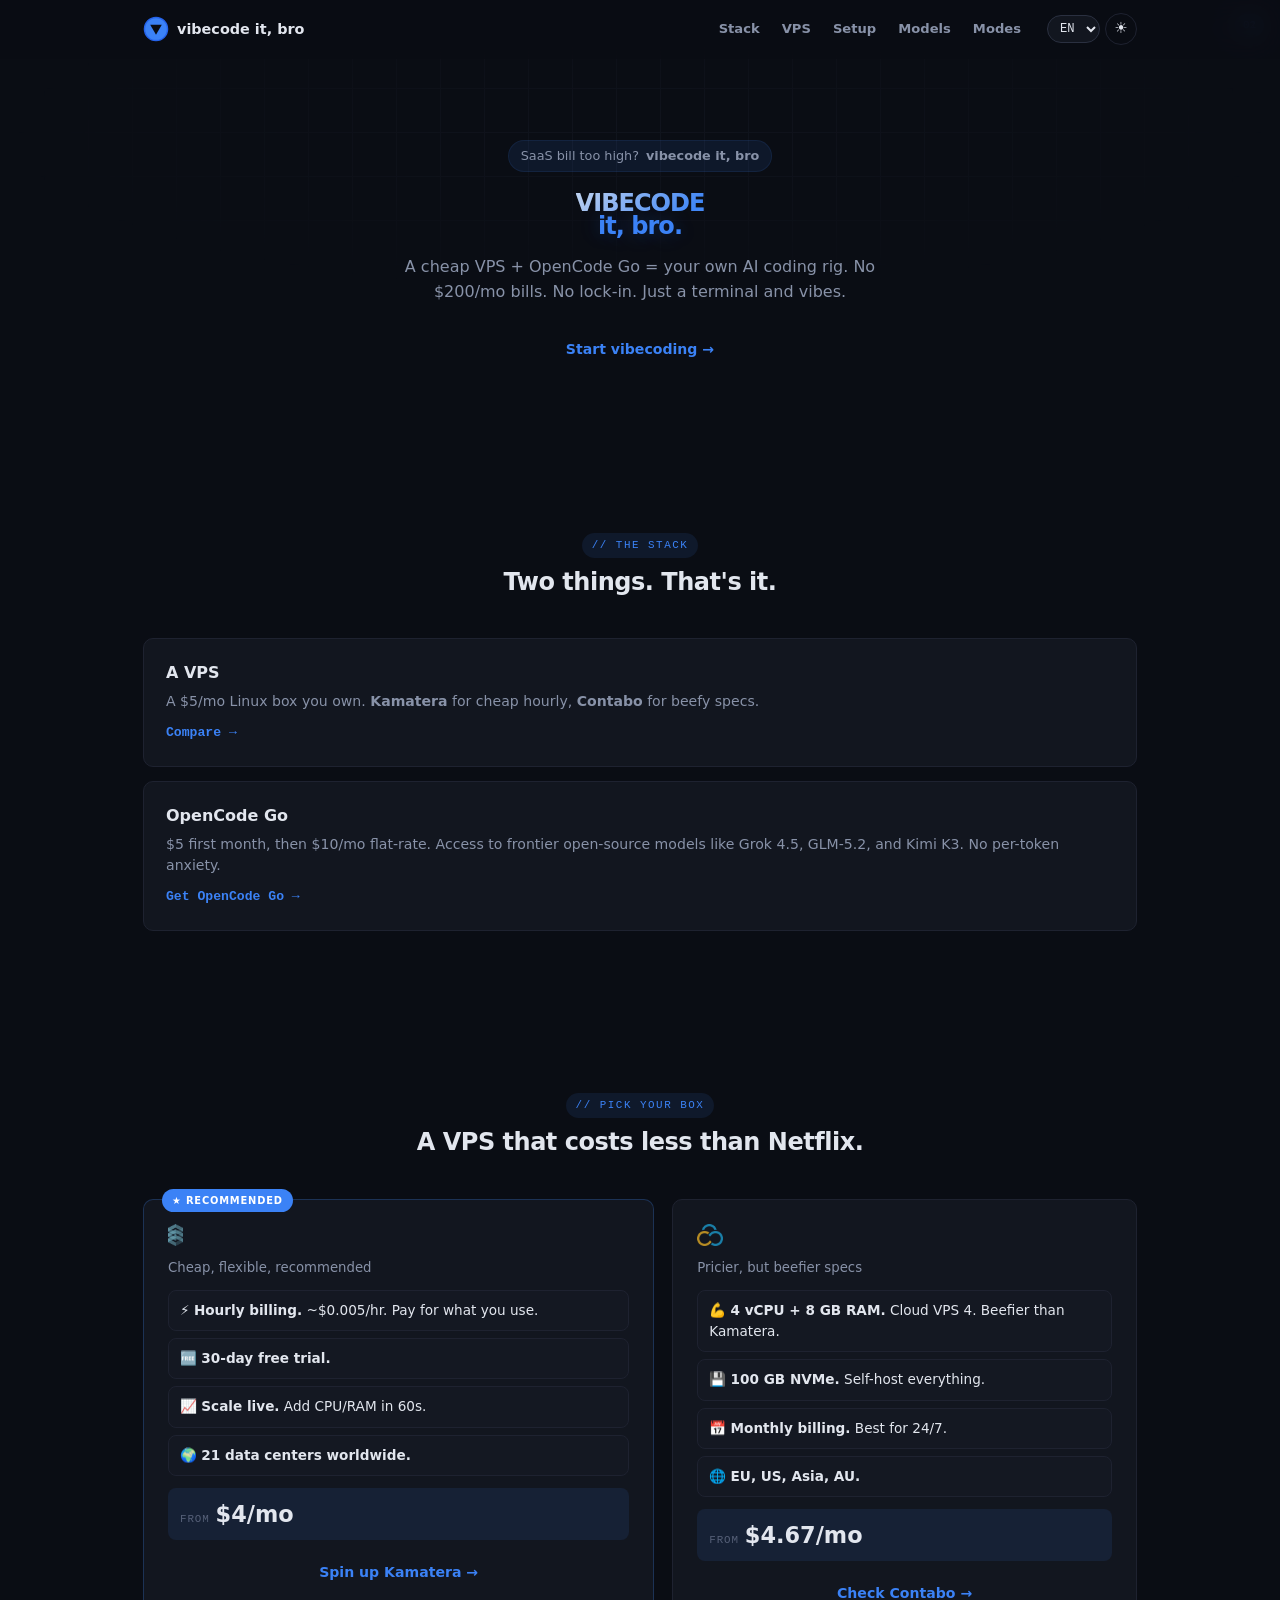
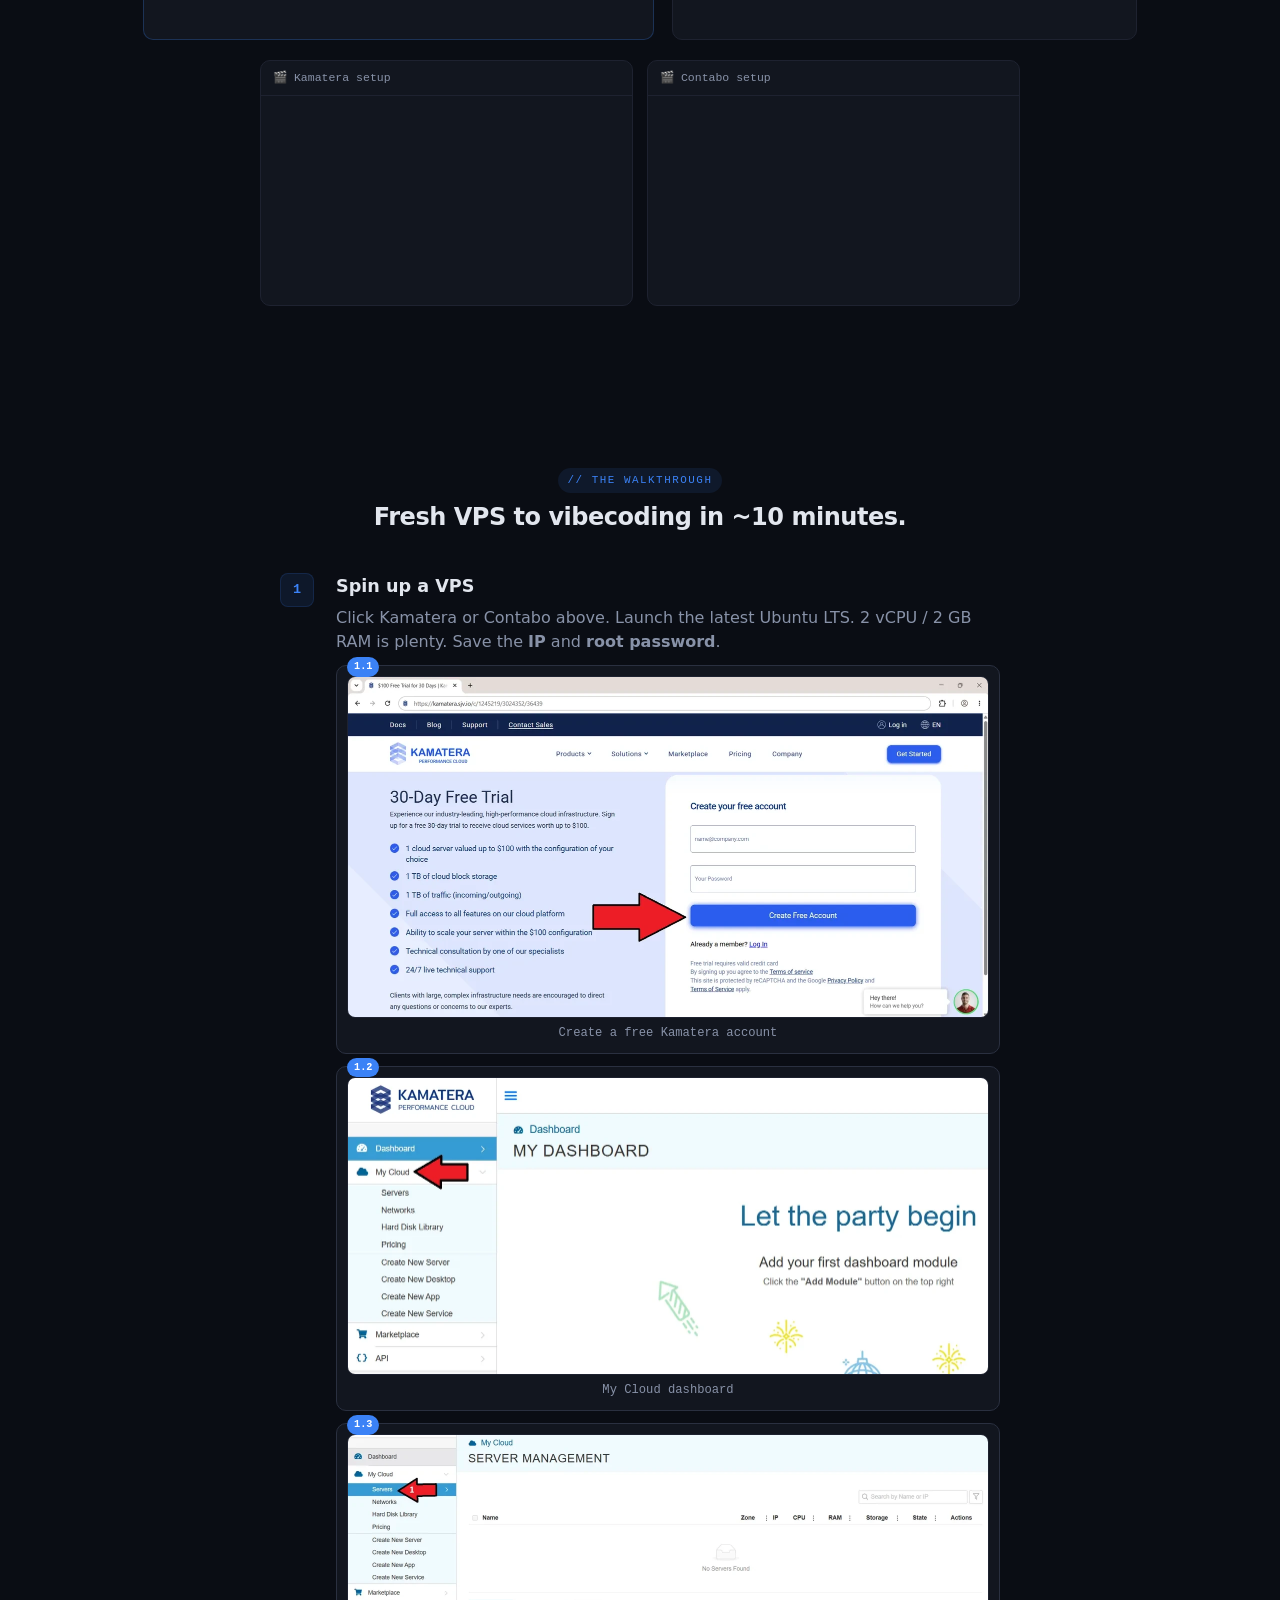
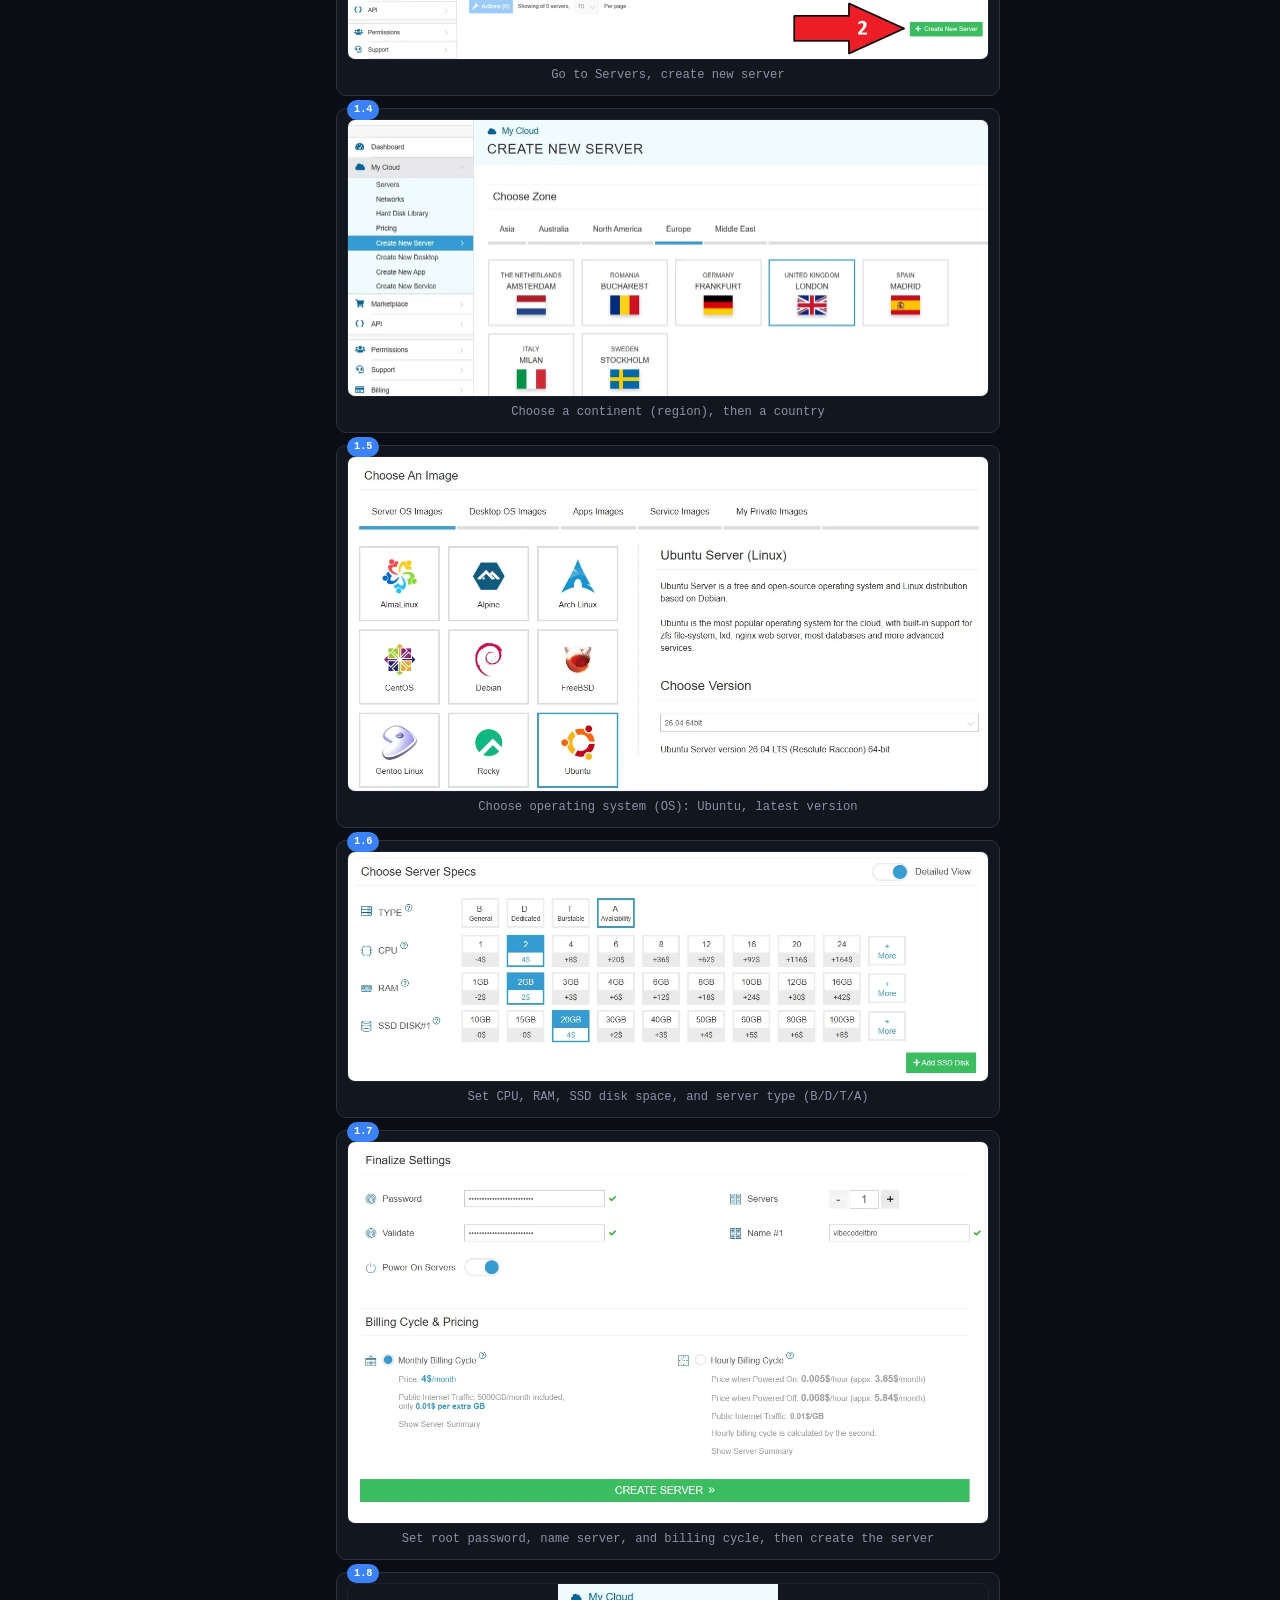
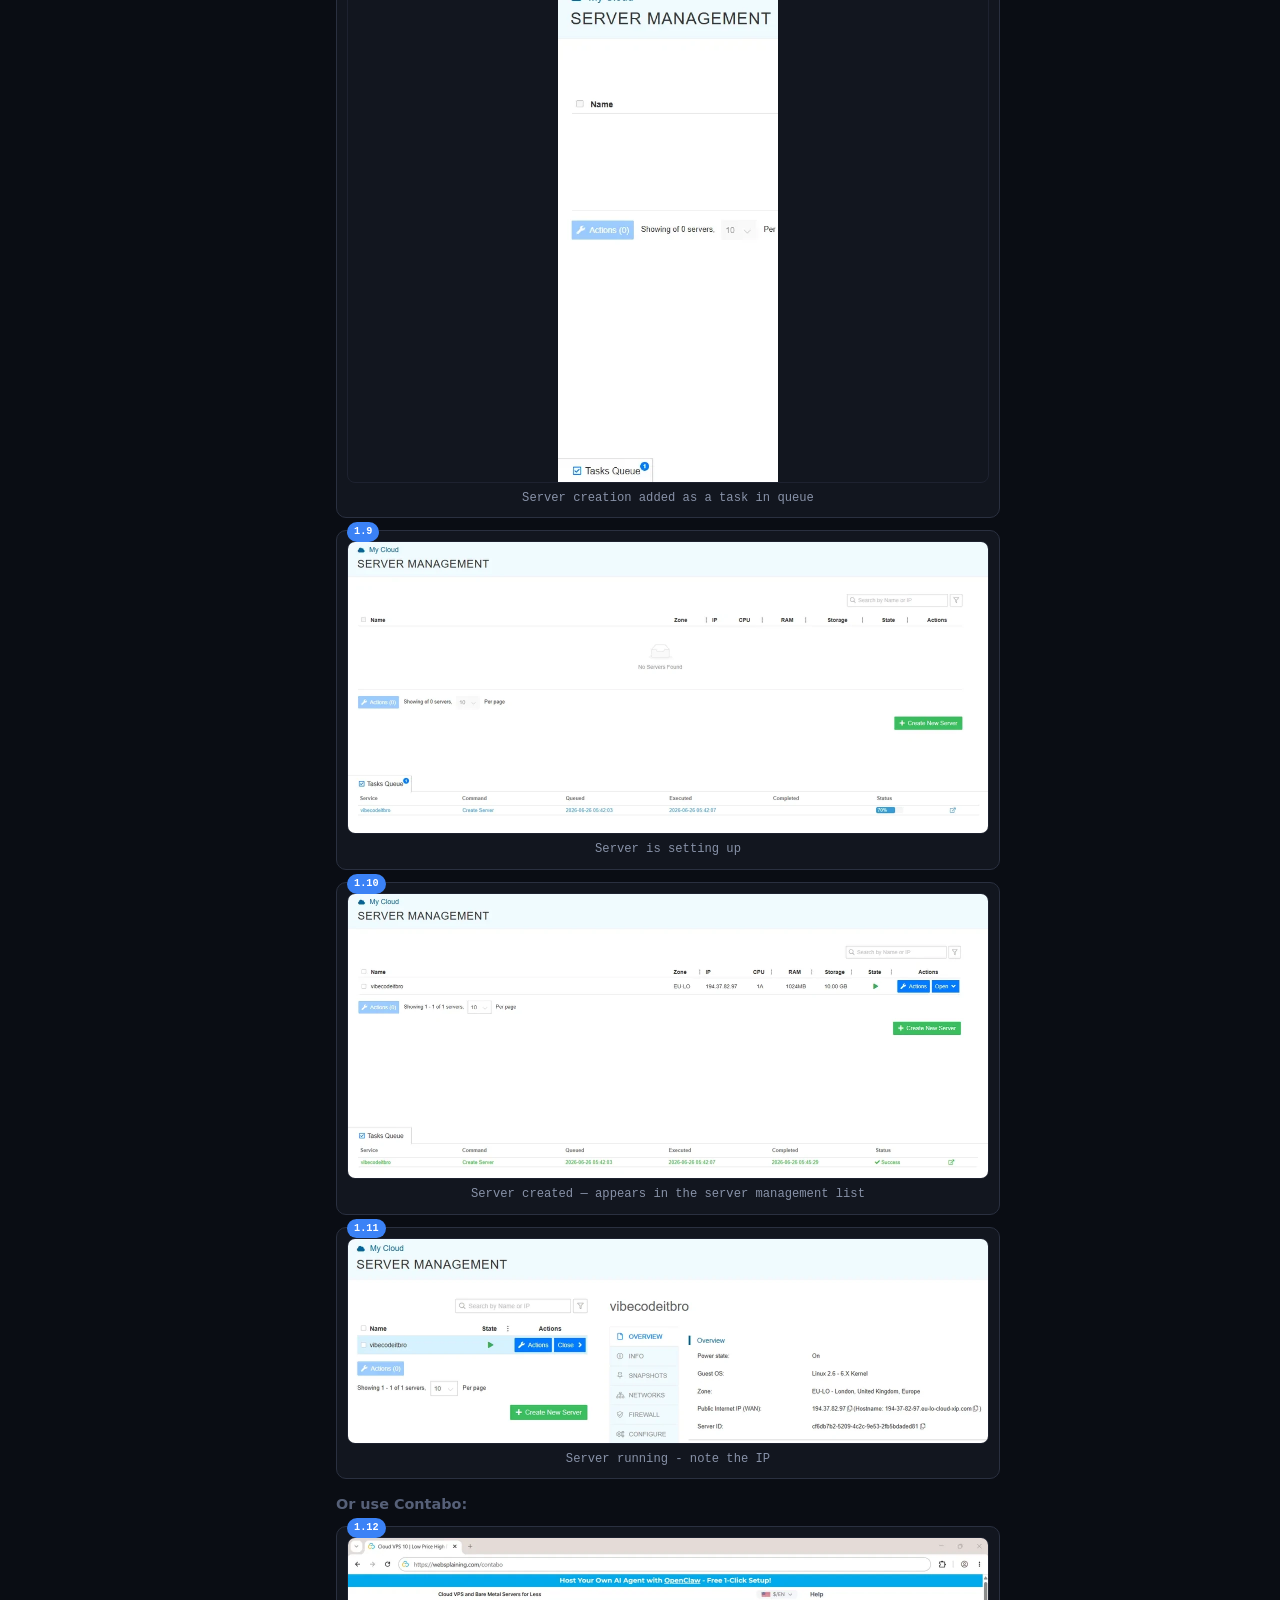
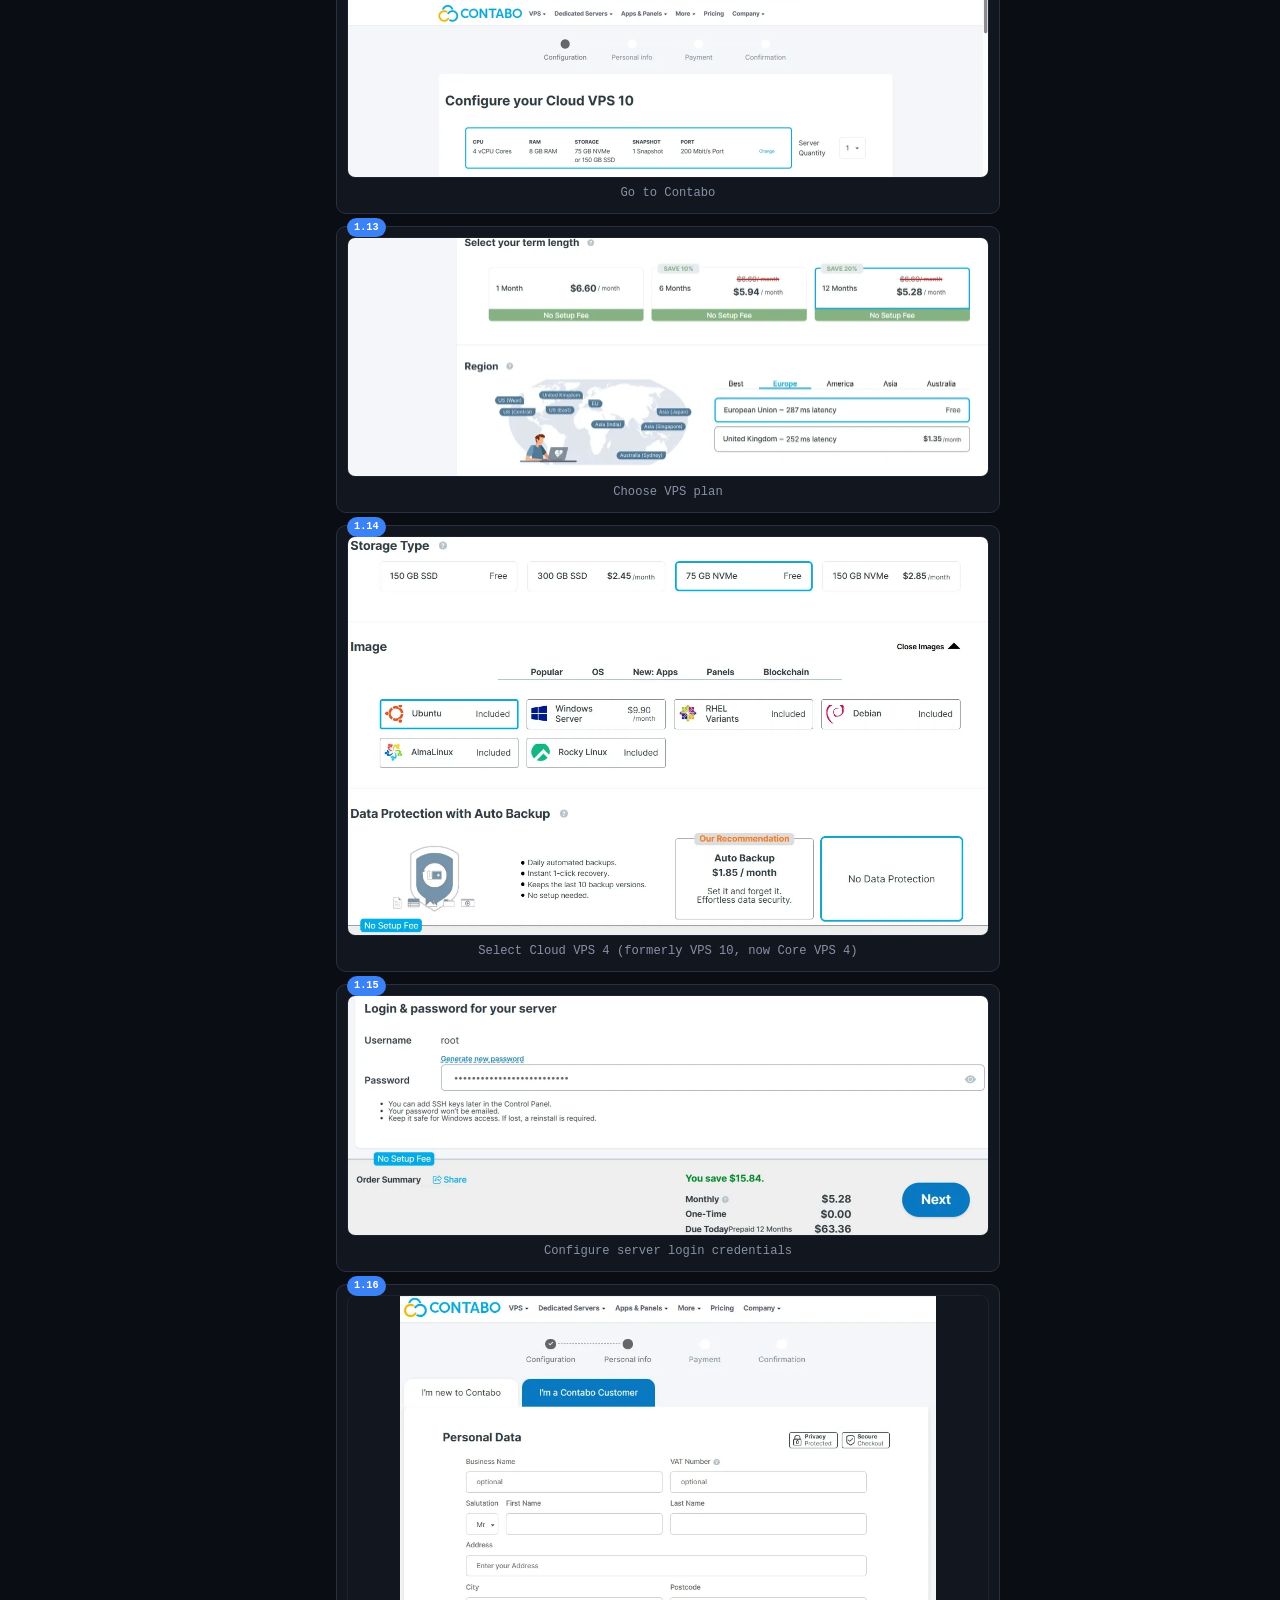
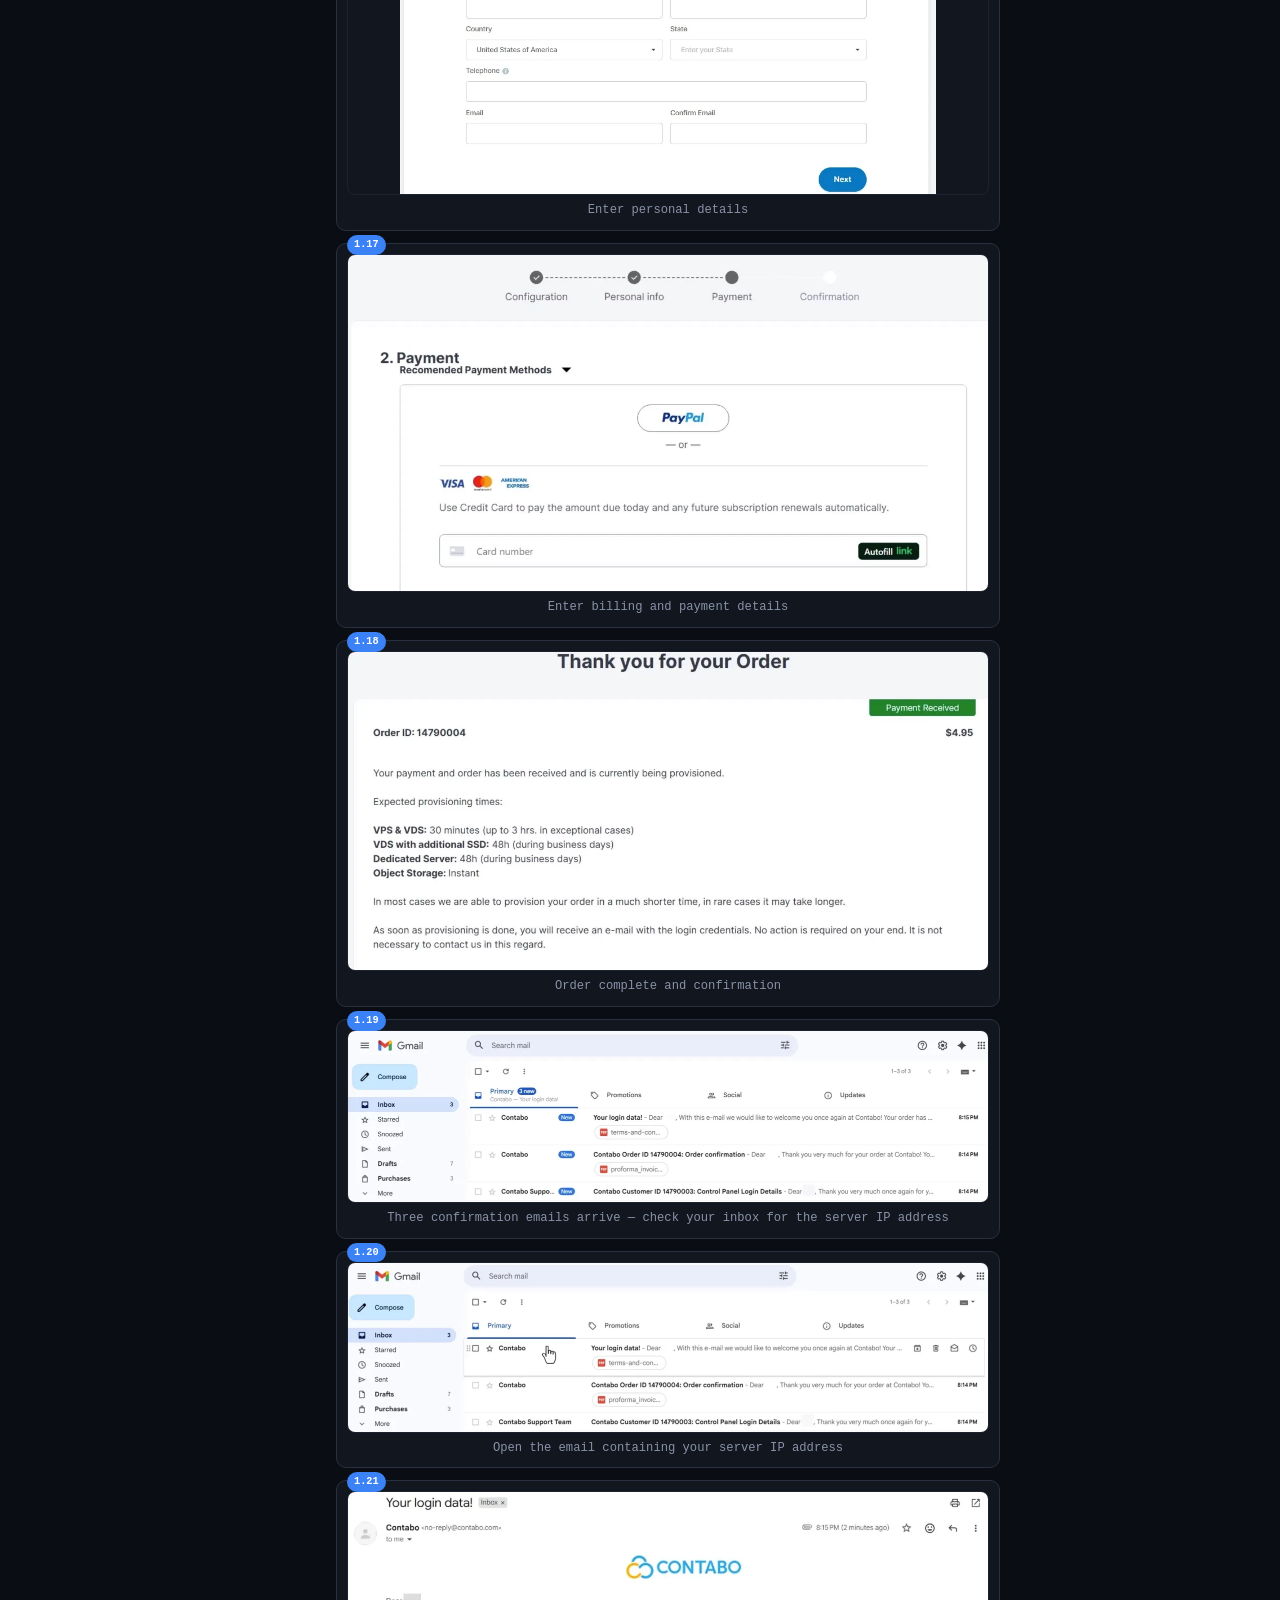
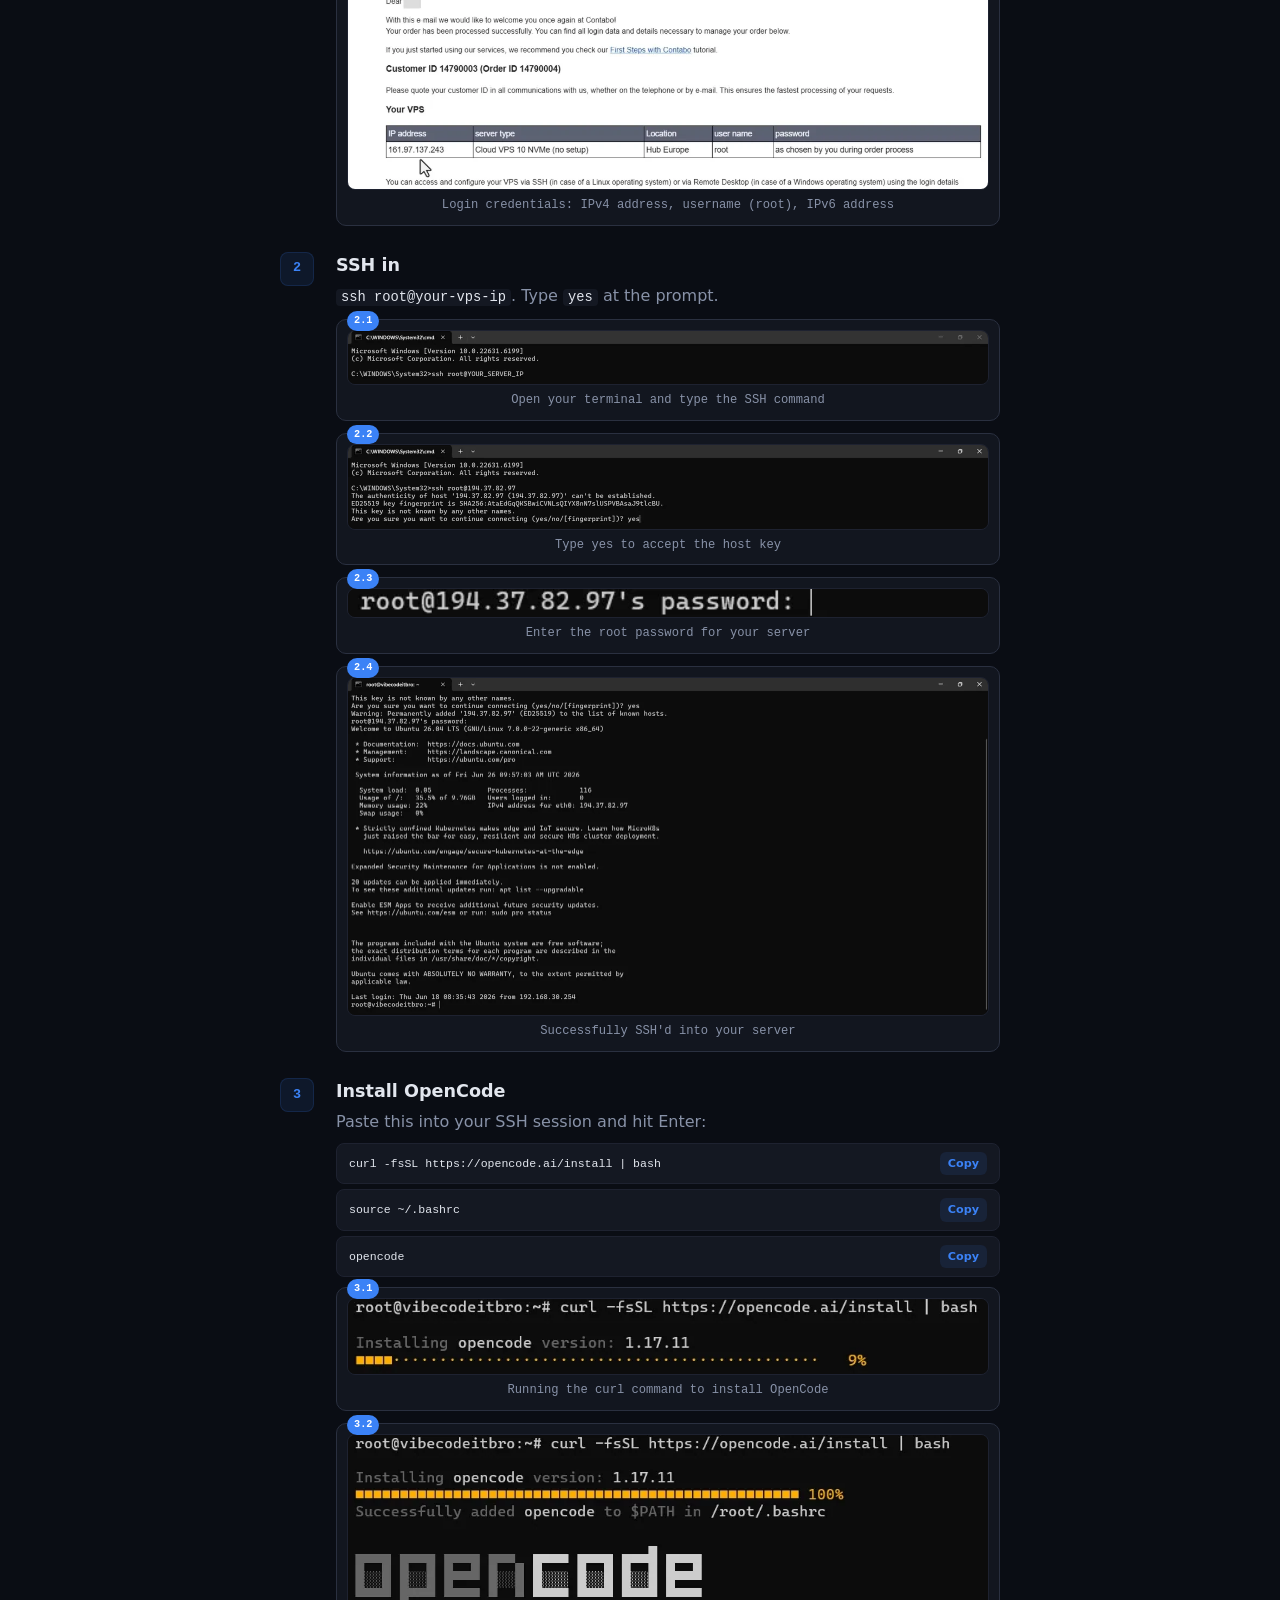
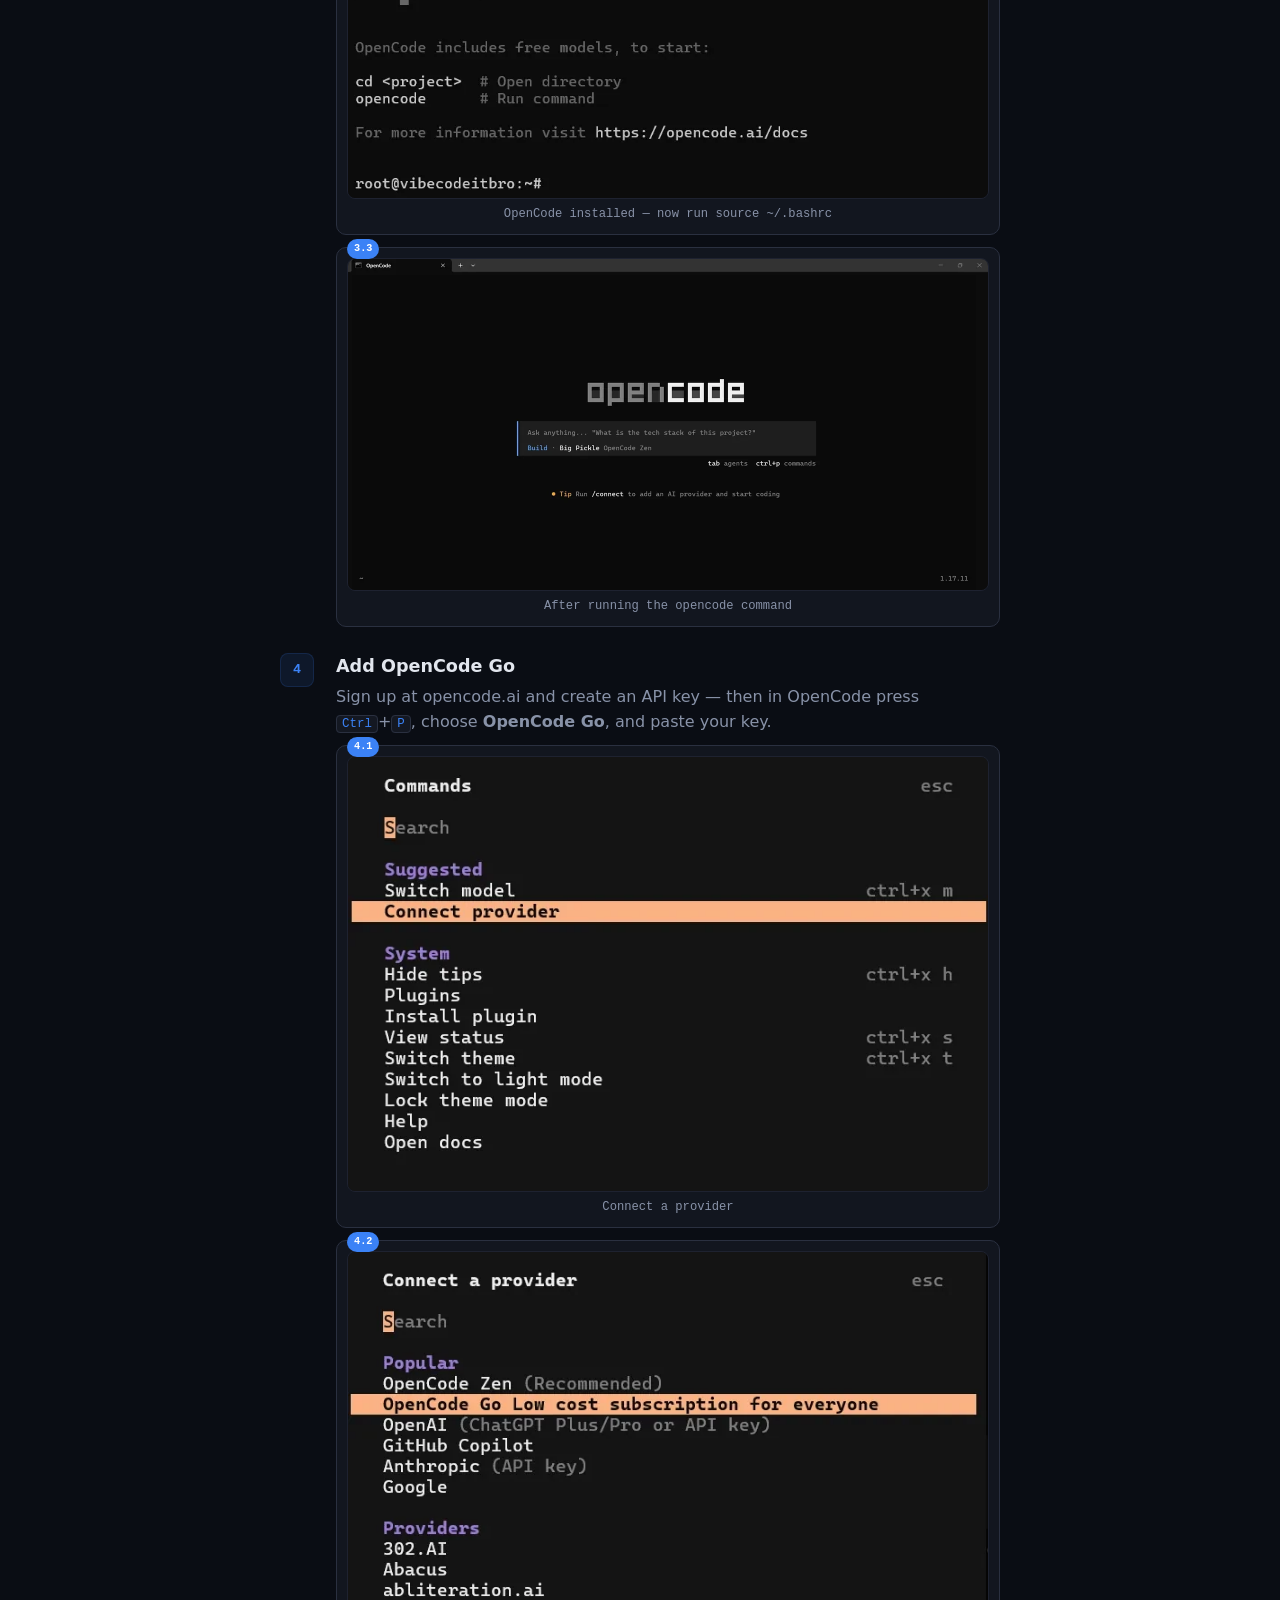
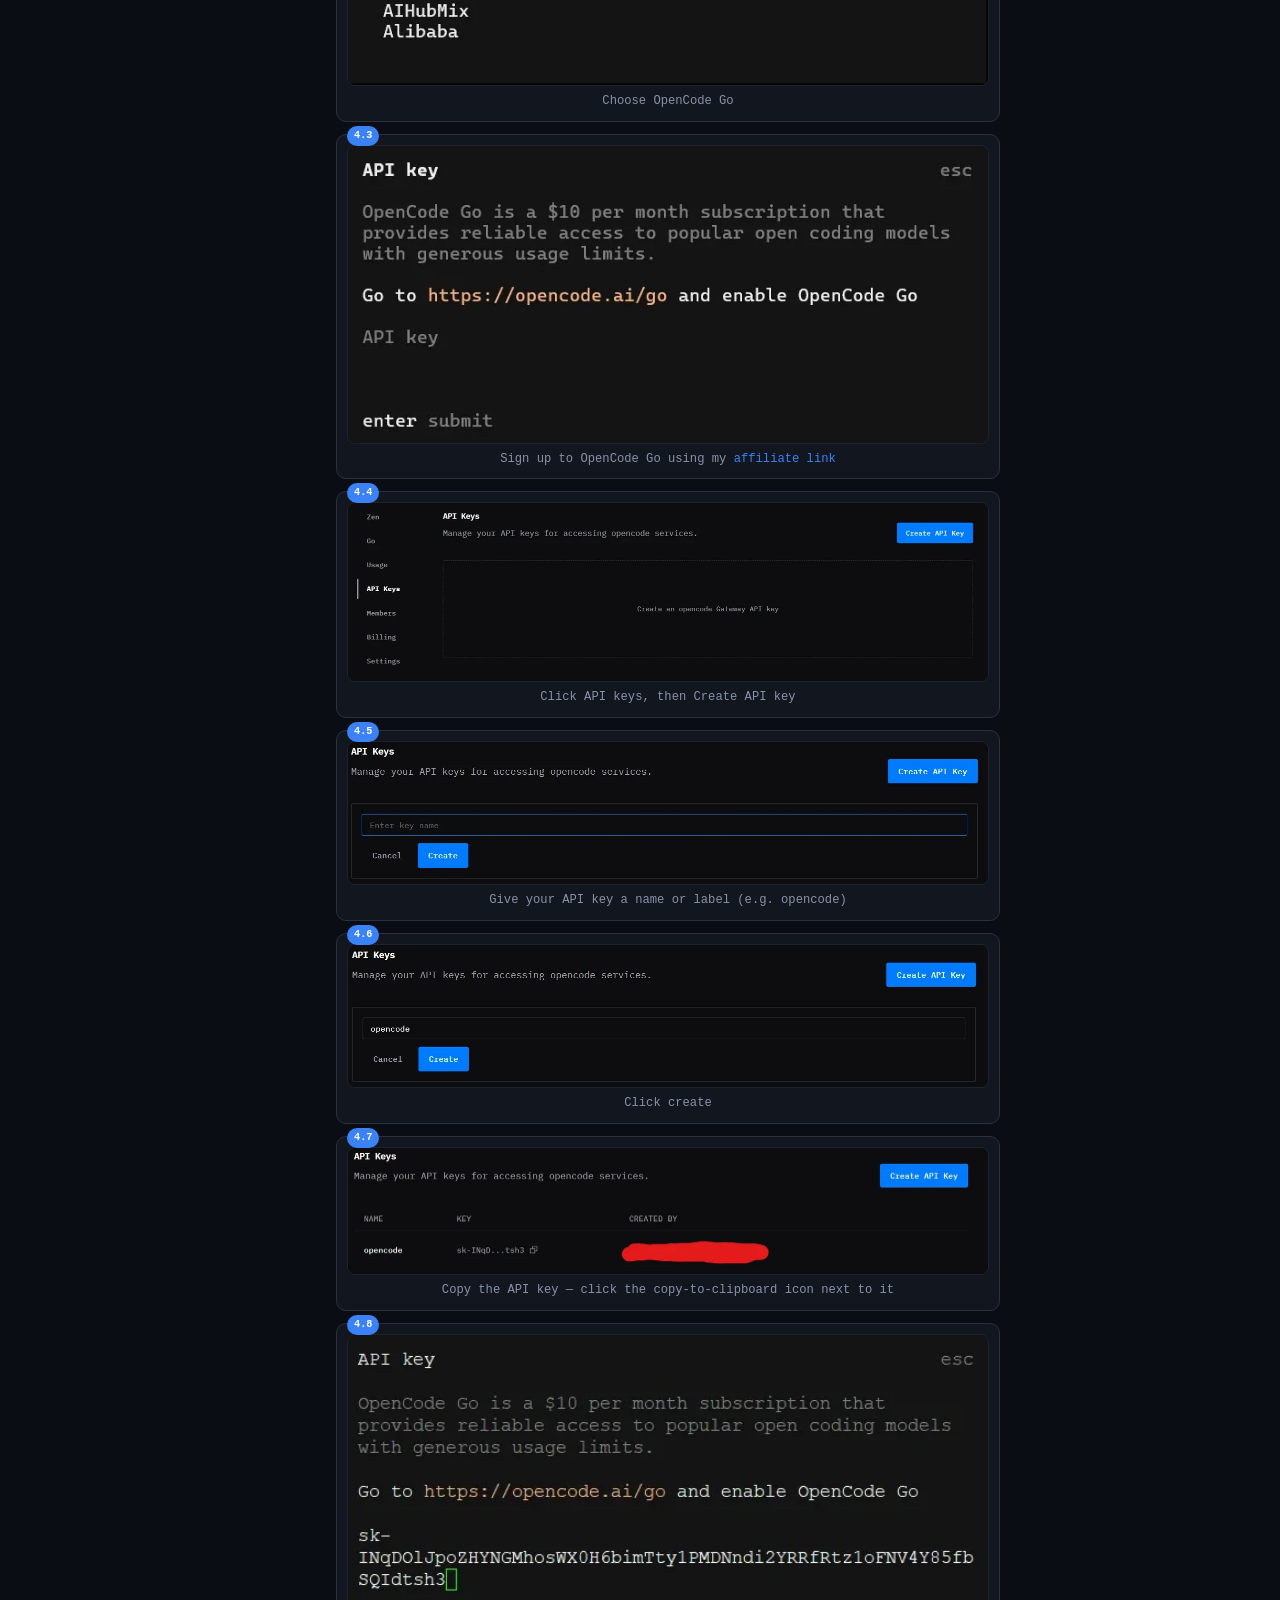
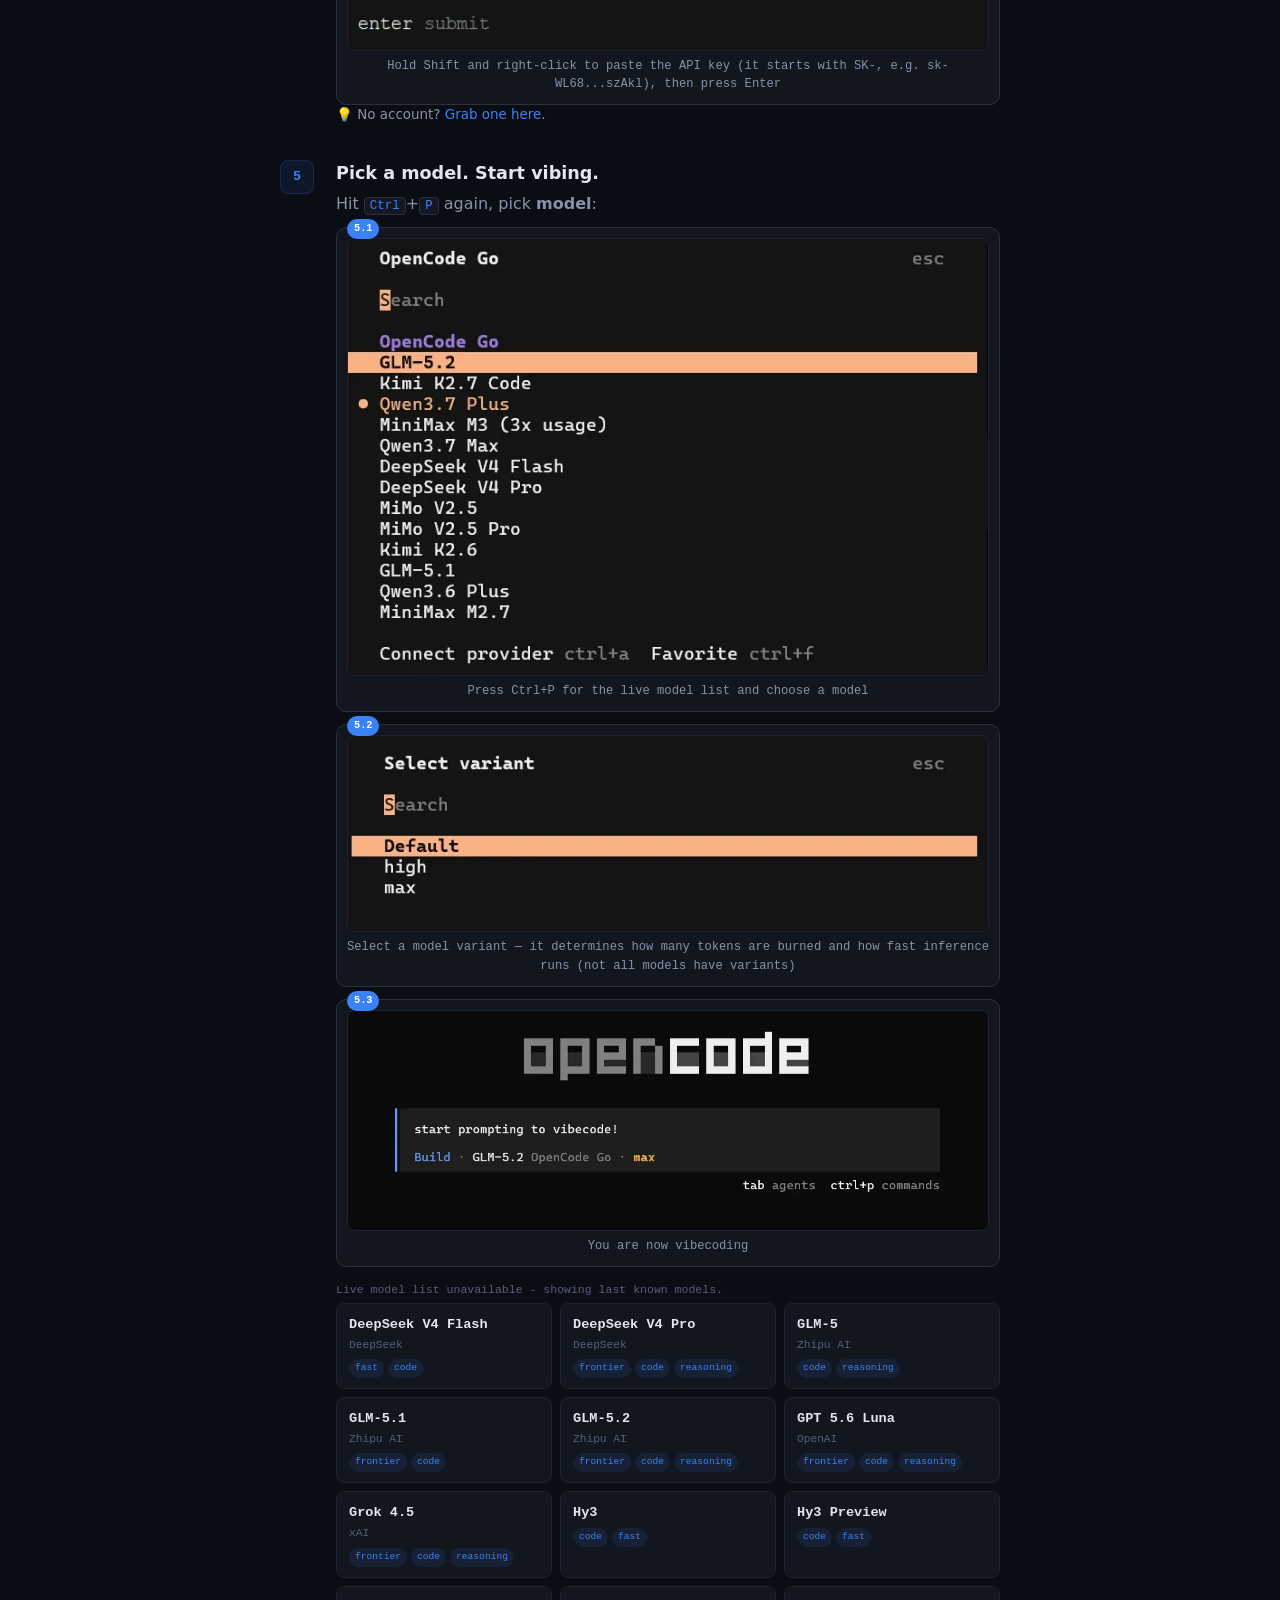
==== commit 507ff5c3: "Restore figure appearance: pre-SEO img tag shape, WebP re-encoded at quality 90" ====
--- a/index.html
+++ b/index.html
@@ -106,7 +106,7 @@
     <div class="vp">
       <article class="vc vc--f vc--k">
         <div class="vc__bd" data-i18n="vps.kbadge">★ recommended</div>
-        <img src="/assets/logos/kamatera.webp" alt="Kamatera logo" class="vc__lo" width="89" height="128" decoding="async"/>
+        <img src="/assets/logos/kamatera.webp" alt="Kamatera logo" class="vc__lo"/>
         <p class="vc__tg" data-i18n="vps.ktag">Cheap, flexible, recommended</p>
         <ul class="vc__ls">
           <li data-i18n="vps.k1">⚡ <strong>Hourly billing.</strong> ~$0.005/hr. Pay for what you use.</li>
@@ -118,7 +118,7 @@
         <a class="btn btn-p btn-b" href="https://kamatera.sjv.io/c/1245219/3024352/36439" target="_blank" rel="noopener noreferrer sponsored" data-i18n="vps.kcta">Spin up Kamatera &rarr;</a>
       </article>
       <article class="vc vc--c">
-        <img src="/assets/logos/contabo.webp" alt="Contabo logo" class="vc__lo" width="150" height="128" decoding="async"/>
+        <img src="/assets/logos/contabo.webp" alt="Contabo logo" class="vc__lo"/>
         <p class="vc__tg" data-i18n="vps.ctag">Pricier, but beefier specs</p>
         <ul class="vc__ls">
           <li data-i18n="vps.c1">💪 <strong>4 vCPU + 8 GB RAM.</strong> Cloud VPS 4. Beefier than Kamatera.</li>
@@ -145,40 +145,40 @@
         <h3 data-i18n="setup.s1t">Spin up a VPS</h3>
         <p data-i18n="setup.s1d">Click Kamatera or Contabo above. Launch the latest Ubuntu LTS. 2 vCPU / 2 GB RAM is plenty. Save the <strong>IP</strong> and <strong>root password</strong>.</p>
         <div class="sg" data-vps="kamatera">
-<figure class="sh"><span class="sh__n">1.1</span><img src="/assets/screenshots/kamatera/create-free-kamatera-account.webp" alt="Create a free Kamatera account" width="1280" height="679" decoding="async" loading="lazy"/><figcaption data-i18n="fig.1">Create a free Kamatera account</figcaption></figure>
-<figure class="sh"><span class="sh__n">1.2</span><img src="/assets/screenshots/kamatera/my-cloud-dashboard.webp" alt="Kamatera My Cloud dashboard" width="1280" height="593" decoding="async" loading="lazy"/><figcaption data-i18n="fig.2">My Cloud dashboard</figcaption></figure>
-<figure class="sh"><span class="sh__n">1.3</span><img src="/assets/screenshots/kamatera/go-to-servers.webp" alt="Go to Servers to create a new server" width="1280" height="448" decoding="async" loading="lazy"/><figcaption data-i18n="fig.3">Go to Servers, create new server</figcaption></figure>
-<figure class="sh"><span class="sh__n">1.4</span><img src="/assets/screenshots/kamatera/choose-region-country.webp" alt="Choose a continent (region), then a country" width="1280" height="553" decoding="async" loading="lazy"/><figcaption data-i18n="fig.4">Choose a continent (region), then a country</figcaption></figure>
-<figure class="sh"><span class="sh__n">1.5</span><img src="/assets/screenshots/kamatera/choose-os-ubuntu.webp" alt="Choose operating system (OS): Ubuntu, latest version" width="1191" height="622" decoding="async" loading="lazy"/><figcaption data-i18n="fig.5">Choose operating system (OS): Ubuntu, latest version</figcaption></figure>
-<figure class="sh"><span class="sh__n">1.6</span><img src="/assets/screenshots/kamatera/set-cpu-ram-storage.webp" alt="Set CPU, RAM, SSD disk space, and server type (B/D/T/A)" width="1190" height="426" decoding="async" loading="lazy"/><figcaption data-i18n="fig.6">Set CPU, RAM, SSD disk space, and server type (B/D/T/A)</figcaption></figure>
-<figure class="sh"><span class="sh__n">1.7</span><img src="/assets/screenshots/kamatera/set-root-password.webp" alt="Set root password, name server, and billing cycle, then create the server" width="1212" height="721" decoding="async" loading="lazy"/><figcaption data-i18n="fig.7">Set root password, name server, and billing cycle, then create the server</figcaption></figure>
-<figure class="sh"><span class="sh__n">1.8</span><img src="/assets/screenshots/kamatera/server-creation-queued.webp" alt="Server creation added as a task in queue" width="372" height="840" decoding="async" loading="lazy"/><figcaption data-i18n="fig.8">Server creation added as a task in queue</figcaption></figure>
-<figure class="sh"><span class="sh__n">1.9</span><img src="/assets/screenshots/kamatera/server-setting-up.webp" alt="Server is setting up" width="1280" height="582" decoding="async" loading="lazy"/><figcaption data-i18n="fig.9">Server is setting up</figcaption></figure>
-<figure class="sh"><span class="sh__n">1.10</span><img src="/assets/screenshots/kamatera/server-created-list.webp" alt="Server created, shown in the server management list" width="1280" height="567" decoding="async" loading="lazy"/><figcaption data-i18n="fig.10">Server created — appears in the server management list</figcaption></figure>
-<figure class="sh"><span class="sh__n">1.11</span><img src="/assets/screenshots/kamatera/server-running-ip.webp" alt="Server running - note the IP address" width="1280" height="408" decoding="async" loading="lazy"/><figcaption data-i18n="fig.11">Server running - note the IP</figcaption></figure>
+<figure class="sh"><span class="sh__n">1.1</span><img src="/assets/screenshots/kamatera/create-free-kamatera-account.webp" alt="Create a free Kamatera account" loading="lazy"/><figcaption data-i18n="fig.1">Create a free Kamatera account</figcaption></figure>
+<figure class="sh"><span class="sh__n">1.2</span><img src="/assets/screenshots/kamatera/my-cloud-dashboard.webp" alt="Kamatera My Cloud dashboard" loading="lazy"/><figcaption data-i18n="fig.2">My Cloud dashboard</figcaption></figure>
+<figure class="sh"><span class="sh__n">1.3</span><img src="/assets/screenshots/kamatera/go-to-servers.webp" alt="Go to Servers to create a new server" loading="lazy"/><figcaption data-i18n="fig.3">Go to Servers, create new server</figcaption></figure>
+<figure class="sh"><span class="sh__n">1.4</span><img src="/assets/screenshots/kamatera/choose-region-country.webp" alt="Choose a continent (region), then a country" loading="lazy"/><figcaption data-i18n="fig.4">Choose a continent (region), then a country</figcaption></figure>
+<figure class="sh"><span class="sh__n">1.5</span><img src="/assets/screenshots/kamatera/choose-os-ubuntu.webp" alt="Choose operating system (OS): Ubuntu, latest version" loading="lazy"/><figcaption data-i18n="fig.5">Choose operating system (OS): Ubuntu, latest version</figcaption></figure>
+<figure class="sh"><span class="sh__n">1.6</span><img src="/assets/screenshots/kamatera/set-cpu-ram-storage.webp" alt="Set CPU, RAM, SSD disk space, and server type (B/D/T/A)" loading="lazy"/><figcaption data-i18n="fig.6">Set CPU, RAM, SSD disk space, and server type (B/D/T/A)</figcaption></figure>
+<figure class="sh"><span class="sh__n">1.7</span><img src="/assets/screenshots/kamatera/set-root-password.webp" alt="Set root password, name server, and billing cycle, then create the server" loading="lazy"/><figcaption data-i18n="fig.7">Set root password, name server, and billing cycle, then create the server</figcaption></figure>
+<figure class="sh"><span class="sh__n">1.8</span><img src="/assets/screenshots/kamatera/server-creation-queued.webp" alt="Server creation added as a task in queue" loading="lazy"/><figcaption data-i18n="fig.8">Server creation added as a task in queue</figcaption></figure>
+<figure class="sh"><span class="sh__n">1.9</span><img src="/assets/screenshots/kamatera/server-setting-up.webp" alt="Server is setting up" loading="lazy"/><figcaption data-i18n="fig.9">Server is setting up</figcaption></figure>
+<figure class="sh"><span class="sh__n">1.10</span><img src="/assets/screenshots/kamatera/server-created-list.webp" alt="Server created, shown in the server management list" loading="lazy"/><figcaption data-i18n="fig.10">Server created — appears in the server management list</figcaption></figure>
+<figure class="sh"><span class="sh__n">1.11</span><img src="/assets/screenshots/kamatera/server-running-ip.webp" alt="Server running - note the IP address" loading="lazy"/><figcaption data-i18n="fig.11">Server running - note the IP</figcaption></figure>
         </div>
         <h4 class="st__sh">Or use Contabo:</h4>
         <div class="sg" data-vps="contabo">
-<figure class="sh"><span class="sh__n">1.12</span><img src="/assets/screenshots/contabo/go-to-contabo.webp" alt="Go to Contabo" width="1280" height="478" decoding="async" loading="lazy"/><figcaption data-i18n="fig.12">Go to Contabo</figcaption></figure>
-<figure class="sh"><span class="sh__n">1.13</span><img src="/assets/screenshots/contabo/choose-vps-plan.webp" alt="Choose a VPS plan" width="1280" height="477" decoding="async" loading="lazy"/><figcaption data-i18n="fig.13">Choose VPS plan</figcaption></figure>
-<figure class="sh"><span class="sh__n">1.14</span><img src="/assets/screenshots/contabo/select-cloud-vps-4.webp" alt="Select Cloud VPS 4 (formerly VPS 10, now Core VPS 4)" width="1190" height="741" decoding="async" loading="lazy"/><figcaption data-i18n="fig.14">Select Cloud VPS 4 (formerly VPS 10, now Core VPS 4)</figcaption></figure>
-<figure class="sh"><span class="sh__n">1.15</span><img src="/assets/screenshots/contabo/configure-login-credentials.webp" alt="Configure server login credentials" width="1280" height="478" decoding="async" loading="lazy"/><figcaption data-i18n="fig.15">Configure server login credentials</figcaption></figure>
-<figure class="sh"><span class="sh__n">1.16</span><img src="/assets/screenshots/contabo/enter-personal-details.webp" alt="Enter personal details" width="927" height="860" decoding="async" loading="lazy"/><figcaption data-i18n="fig.16">Enter personal details</figcaption></figure>
-<figure class="sh"><span class="sh__n">1.17</span><img src="/assets/screenshots/contabo/enter-billing-payment.webp" alt="Enter billing and payment details" width="1107" height="582" decoding="async" loading="lazy"/><figcaption data-i18n="fig.17">Enter billing and payment details</figcaption></figure>
-<figure class="sh"><span class="sh__n">1.18</span><img src="/assets/screenshots/contabo/order-complete-confirmation.webp" alt="Order complete and confirmation" width="1136" height="565" decoding="async" loading="lazy"/><figcaption data-i18n="fig.18">Order complete and confirmation</figcaption></figure>
-<figure class="sh"><span class="sh__n">1.19</span><img src="/assets/screenshots/contabo/three-confirmation-emails.webp" alt="Three confirmation emails arrive - check your inbox" width="1280" height="341" decoding="async" loading="lazy"/><figcaption data-i18n="fig.19">Three confirmation emails arrive — check your inbox for the server IP address</figcaption></figure>
-<figure class="sh"><span class="sh__n">1.20</span><img src="/assets/screenshots/contabo/email-with-server-ip.webp" alt="Email containing your server IP address" width="1280" height="338" decoding="async" loading="lazy"/><figcaption data-i18n="fig.20">Open the email containing your server IP address</figcaption></figure>
-<figure class="sh"><span class="sh__n">1.21</span><img src="/assets/screenshots/contabo/login-credentials.webp" alt="Login credentials: IPv4, username (root), IPv6" width="1181" height="547" decoding="async" loading="lazy"/><figcaption data-i18n="fig.21">Login credentials: IPv4 address, username (root), IPv6 address</figcaption></figure>
+<figure class="sh"><span class="sh__n">1.12</span><img src="/assets/screenshots/contabo/go-to-contabo.webp" alt="Go to Contabo" loading="lazy"/><figcaption data-i18n="fig.12">Go to Contabo</figcaption></figure>
+<figure class="sh"><span class="sh__n">1.13</span><img src="/assets/screenshots/contabo/choose-vps-plan.webp" alt="Choose a VPS plan" loading="lazy"/><figcaption data-i18n="fig.13">Choose VPS plan</figcaption></figure>
+<figure class="sh"><span class="sh__n">1.14</span><img src="/assets/screenshots/contabo/select-cloud-vps-4.webp" alt="Select Cloud VPS 4 (formerly VPS 10, now Core VPS 4)" loading="lazy"/><figcaption data-i18n="fig.14">Select Cloud VPS 4 (formerly VPS 10, now Core VPS 4)</figcaption></figure>
+<figure class="sh"><span class="sh__n">1.15</span><img src="/assets/screenshots/contabo/configure-login-credentials.webp" alt="Configure server login credentials" loading="lazy"/><figcaption data-i18n="fig.15">Configure server login credentials</figcaption></figure>
+<figure class="sh"><span class="sh__n">1.16</span><img src="/assets/screenshots/contabo/enter-personal-details.webp" alt="Enter personal details" loading="lazy"/><figcaption data-i18n="fig.16">Enter personal details</figcaption></figure>
+<figure class="sh"><span class="sh__n">1.17</span><img src="/assets/screenshots/contabo/enter-billing-payment.webp" alt="Enter billing and payment details" loading="lazy"/><figcaption data-i18n="fig.17">Enter billing and payment details</figcaption></figure>
+<figure class="sh"><span class="sh__n">1.18</span><img src="/assets/screenshots/contabo/order-complete-confirmation.webp" alt="Order complete and confirmation" loading="lazy"/><figcaption data-i18n="fig.18">Order complete and confirmation</figcaption></figure>
+<figure class="sh"><span class="sh__n">1.19</span><img src="/assets/screenshots/contabo/three-confirmation-emails.webp" alt="Three confirmation emails arrive - check your inbox" loading="lazy"/><figcaption data-i18n="fig.19">Three confirmation emails arrive — check your inbox for the server IP address</figcaption></figure>
+<figure class="sh"><span class="sh__n">1.20</span><img src="/assets/screenshots/contabo/email-with-server-ip.webp" alt="Email containing your server IP address" loading="lazy"/><figcaption data-i18n="fig.20">Open the email containing your server IP address</figcaption></figure>
+<figure class="sh"><span class="sh__n">1.21</span><img src="/assets/screenshots/contabo/login-credentials.webp" alt="Login credentials: IPv4, username (root), IPv6" loading="lazy"/><figcaption data-i18n="fig.21">Login credentials: IPv4 address, username (root), IPv6 address</figcaption></figure>
         </div>
       </div></article>
       <article class="st"><div class="st__n">2</div><div class="st__b">
         <h3 data-i18n="setup.s2t">SSH in</h3>
         <p data-i18n="setup.s2d"><code>ssh root@your-vps-ip</code>. Type <code>yes</code> at the prompt.</p>
         <div class="sg">
-<figure class="sh"><span class="sh__n">2.1</span><img src="/assets/screenshots/ssh/open-terminal.webp" alt="Open your terminal and type the SSH command" width="1280" height="106" decoding="async" loading="lazy"/><figcaption data-i18n="fig.22">Open your terminal and type the SSH command</figcaption></figure>
-<figure class="sh"><span class="sh__n">2.2</span><img src="/assets/screenshots/ssh/type-ssh-command.webp" alt="Type yes to accept the host key" width="1280" height="168" decoding="async" loading="lazy"/><figcaption data-i18n="fig.23">Type yes to accept the host key</figcaption></figure>
-<figure class="sh"><span class="sh__n">2.3</span><img src="/assets/screenshots/ssh/accept-host-key.webp" alt="Enter the root password for your server" width="512" height="22" decoding="async" loading="lazy"/><figcaption data-i18n="fig.24">Enter the root password for your server</figcaption></figure>
-<figure class="sh"><span class="sh__n">2.4</span><img src="/assets/screenshots/ssh/enter-root-password.webp" alt="Successfully SSH'd into your server" width="1280" height="675" decoding="async" loading="lazy"/><figcaption data-i18n="fig.25">Successfully SSH'd into your server</figcaption></figure>
+<figure class="sh"><span class="sh__n">2.1</span><img src="/assets/screenshots/ssh/open-terminal.webp" alt="Open your terminal and type the SSH command" loading="lazy"/><figcaption data-i18n="fig.22">Open your terminal and type the SSH command</figcaption></figure>
+<figure class="sh"><span class="sh__n">2.2</span><img src="/assets/screenshots/ssh/type-ssh-command.webp" alt="Type yes to accept the host key" loading="lazy"/><figcaption data-i18n="fig.23">Type yes to accept the host key</figcaption></figure>
+<figure class="sh"><span class="sh__n">2.3</span><img src="/assets/screenshots/ssh/accept-host-key.webp" alt="Enter the root password for your server" loading="lazy"/><figcaption data-i18n="fig.24">Enter the root password for your server</figcaption></figure>
+<figure class="sh"><span class="sh__n">2.4</span><img src="/assets/screenshots/ssh/enter-root-password.webp" alt="Successfully SSH'd into your server" loading="lazy"/><figcaption data-i18n="fig.25">Successfully SSH'd into your server</figcaption></figure>
         </div>
       </div></article>
       <article class="st"><div class="st__n">3</div><div class="st__b">
@@ -188,23 +188,23 @@
         <div class="cm"><code id="cmd2">source ~/.bashrc</code><button class="cm__c" data-copy="cmd2" aria-label="Copy" data-i18n-attr="aria-label" data-i18n="aria.copy">copy</button></div>
         <div class="cm"><code id="cmd3">opencode</code><button class="cm__c" data-copy="cmd3" aria-label="Copy" data-i18n-attr="aria-label" data-i18n="aria.copy">copy</button></div>
         <div class="sg">
-<figure class="sh"><span class="sh__n">3.1</span><img src="/assets/screenshots/ssh/run-curl-install.webp" alt="Running the curl command to install OpenCode" width="827" height="97" decoding="async" loading="lazy"/><figcaption data-i18n="fig.26">Running the curl command to install OpenCode</figcaption></figure>
-<figure class="sh"><span class="sh__n">3.2</span><img src="/assets/screenshots/ssh/opencode-installed.webp" alt="OpenCode installed - run source ~/.bashrc" width="865" height="491" decoding="async" loading="lazy"/><figcaption data-i18n="fig.27">OpenCode installed — now run source ~/.bashrc</figcaption></figure>
-<figure class="sh"><span class="sh__n">3.3</span><img src="/assets/screenshots/ssh/run-opencode-command.webp" alt="After running the opencode command" width="1280" height="662" decoding="async" loading="lazy"/><figcaption data-i18n="fig.28">After running the opencode command</figcaption></figure>
+<figure class="sh"><span class="sh__n">3.1</span><img src="/assets/screenshots/ssh/run-curl-install.webp" alt="Running the curl command to install OpenCode" loading="lazy"/><figcaption data-i18n="fig.26">Running the curl command to install OpenCode</figcaption></figure>
+<figure class="sh"><span class="sh__n">3.2</span><img src="/assets/screenshots/ssh/opencode-installed.webp" alt="OpenCode installed - run source ~/.bashrc" loading="lazy"/><figcaption data-i18n="fig.27">OpenCode installed — now run source ~/.bashrc</figcaption></figure>
+<figure class="sh"><span class="sh__n">3.3</span><img src="/assets/screenshots/ssh/run-opencode-command.webp" alt="After running the opencode command" loading="lazy"/><figcaption data-i18n="fig.28">After running the opencode command</figcaption></figure>
         </div>
       </div></article>
       <article class="st"><div class="st__n">4</div><div class="st__b">
         <h3 data-i18n="setup.s4t">Add OpenCode Go</h3>
         <p data-i18n="setup.s4d">Sign up at opencode.ai and create an API key — then in OpenCode press <kbd>Ctrl</kbd>+<kbd>P</kbd>, choose <strong>OpenCode Go</strong>, and paste your key.</p>
         <div class="sg">
-<figure class="sh"><span class="sh__n">4.1</span><img src="/assets/screenshots/ssh/connect-provider.webp" alt="Connect a provider" width="702" height="476" decoding="async" loading="lazy"/><figcaption data-i18n="fig.29">Connect a provider</figcaption></figure>
-<figure class="sh"><span class="sh__n">4.2</span><img src="/assets/screenshots/ssh/choose-opencode-go.webp" alt="Choose OpenCode Go" width="712" height="482" decoding="async" loading="lazy"/><figcaption data-i18n="fig.30">Choose OpenCode Go</figcaption></figure>
-<figure class="sh"><span class="sh__n">4.3</span><img src="/assets/screenshots/ssh/sign-up-affiliate.webp" alt="Sign up to OpenCode Go using the affiliate link" width="705" height="327" decoding="async" loading="lazy"/><figcaption data-i18n="fig.31">Sign up to OpenCode Go using my <a href="https://opencode.ai/go?ref=9Q6GKAZPK6" target="_blank" rel="noopener noreferrer">affiliate link</a></figcaption></figure>
-<figure class="sh"><span class="sh__n">4.4</span><img src="/assets/screenshots/ssh/click-api-keys.webp" alt="Click API keys, then Create API key" width="1280" height="355" decoding="async" loading="lazy"/><figcaption data-i18n="fig.32">Click API keys, then Create API key</figcaption></figure>
-<figure class="sh"><span class="sh__n">4.5</span><img src="/assets/screenshots/ssh/name-api-key.webp" alt="Name or label your API key (e.g. opencode)" width="1266" height="282" decoding="async" loading="lazy"/><figcaption data-i18n="fig.33">Give your API key a name or label (e.g. opencode)</figcaption></figure>
-<figure class="sh"><span class="sh__n">4.6</span><img src="/assets/screenshots/ssh/click-create.webp" alt="Click create" width="1272" height="282" decoding="async" loading="lazy"/><figcaption data-i18n="fig.34">Click create</figcaption></figure>
-<figure class="sh"><span class="sh__n">4.7</span><img src="/assets/screenshots/ssh/copy-api-key.webp" alt="Copy the API key with the copy-to-clipboard icon" width="1280" height="253" decoding="async" loading="lazy"/><figcaption data-i18n="fig.35">Copy the API key — click the copy-to-clipboard icon next to it</figcaption></figure>
-<figure class="sh"><span class="sh__n">4.8</span><img src="/assets/screenshots/ssh/paste-api-key.webp" alt="Paste the API key (starts with SK-), then press Enter" width="582" height="286" decoding="async" loading="lazy"/><figcaption data-i18n="fig.36">Hold Shift and right-click to paste the API key (it starts with SK-, e.g. sk-WL68...szAkl), then press Enter</figcaption></figure>
+<figure class="sh"><span class="sh__n">4.1</span><img src="/assets/screenshots/ssh/connect-provider.webp" alt="Connect a provider" loading="lazy"/><figcaption data-i18n="fig.29">Connect a provider</figcaption></figure>
+<figure class="sh"><span class="sh__n">4.2</span><img src="/assets/screenshots/ssh/choose-opencode-go.webp" alt="Choose OpenCode Go" loading="lazy"/><figcaption data-i18n="fig.30">Choose OpenCode Go</figcaption></figure>
+<figure class="sh"><span class="sh__n">4.3</span><img src="/assets/screenshots/ssh/sign-up-affiliate.webp" alt="Sign up to OpenCode Go using the affiliate link" loading="lazy"/><figcaption data-i18n="fig.31">Sign up to OpenCode Go using my <a href="https://opencode.ai/go?ref=9Q6GKAZPK6" target="_blank" rel="noopener noreferrer">affiliate link</a></figcaption></figure>
+<figure class="sh"><span class="sh__n">4.4</span><img src="/assets/screenshots/ssh/click-api-keys.webp" alt="Click API keys, then Create API key" loading="lazy"/><figcaption data-i18n="fig.32">Click API keys, then Create API key</figcaption></figure>
+<figure class="sh"><span class="sh__n">4.5</span><img src="/assets/screenshots/ssh/name-api-key.webp" alt="Name or label your API key (e.g. opencode)" loading="lazy"/><figcaption data-i18n="fig.33">Give your API key a name or label (e.g. opencode)</figcaption></figure>
+<figure class="sh"><span class="sh__n">4.6</span><img src="/assets/screenshots/ssh/click-create.webp" alt="Click create" loading="lazy"/><figcaption data-i18n="fig.34">Click create</figcaption></figure>
+<figure class="sh"><span class="sh__n">4.7</span><img src="/assets/screenshots/ssh/copy-api-key.webp" alt="Copy the API key with the copy-to-clipboard icon" loading="lazy"/><figcaption data-i18n="fig.35">Copy the API key — click the copy-to-clipboard icon next to it</figcaption></figure>
+<figure class="sh"><span class="sh__n">4.8</span><img src="/assets/screenshots/ssh/paste-api-key.webp" alt="Paste the API key (starts with SK-), then press Enter" loading="lazy"/><figcaption data-i18n="fig.36">Hold Shift and right-click to paste the API key (it starts with SK-, e.g. sk-WL68...szAkl), then press Enter</figcaption></figure>
         </div>
         <p class="st__h" data-i18n="setup.s4d2">💡 No account? <a href="https://opencode.ai/go?ref=9Q6GKAZPK6" target="_blank" rel="noopener noreferrer">Grab one here</a>.</p>
       </div></article>
@@ -212,9 +212,9 @@
         <h3 data-i18n="setup.s5t">Pick a model. Start vibing.</h3>
         <p data-i18n="setup.s5d">Hit <kbd>Ctrl</kbd>+<kbd>P</kbd> again, pick <strong>model</strong>:</p>
         <div class="sg">
-<figure class="sh"><span class="sh__n">5.1</span><img src="/assets/screenshots/ssh/live-model-list.webp" alt="Press Ctrl+P for the live model list and choose a model" width="707" height="482" decoding="async" loading="lazy"/><figcaption data-i18n="fig.37">Press Ctrl+P for the live model list and choose a model</figcaption></figure>
-<figure class="sh"><span class="sh__n">5.2</span><img src="/assets/screenshots/ssh/select-model-variant.webp" alt="Select a model variant - determines token usage and inference speed" width="712" height="217" decoding="async" loading="lazy"/><figcaption data-i18n="fig.38">Select a model variant — it determines how many tokens are burned and how fast inference runs (not all models have variants)</figcaption></figure>
-<figure class="sh"><span class="sh__n">5.3</span><img src="/assets/screenshots/ssh/vibecoding.webp" alt="You are now vibecoding" width="1052" height="360" decoding="async" loading="lazy"/><figcaption data-i18n="fig.39">You are now vibecoding</figcaption></figure>
+<figure class="sh"><span class="sh__n">5.1</span><img src="/assets/screenshots/ssh/live-model-list.webp" alt="Press Ctrl+P for the live model list and choose a model" loading="lazy"/><figcaption data-i18n="fig.37">Press Ctrl+P for the live model list and choose a model</figcaption></figure>
+<figure class="sh"><span class="sh__n">5.2</span><img src="/assets/screenshots/ssh/select-model-variant.webp" alt="Select a model variant - determines token usage and inference speed" loading="lazy"/><figcaption data-i18n="fig.38">Select a model variant — it determines how many tokens are burned and how fast inference runs (not all models have variants)</figcaption></figure>
+<figure class="sh"><span class="sh__n">5.3</span><img src="/assets/screenshots/ssh/vibecoding.webp" alt="You are now vibecoding" loading="lazy"/><figcaption data-i18n="fig.39">You are now vibecoding</figcaption></figure>
         </div>
         <div class="mo" id="models" aria-busy="true">
           <div class="mo__ld" id="modelsLoading"><span class="sp" aria-hidden="true"></span> <span data-i18n="setup.loading">loading model list...</span></div>
@@ -252,10 +252,10 @@
   <div class="ct ft__in">
     <a class="ft__b" href="#top">vibecode it, bro</a>
     <nav class="ft__ls">
-      <a href="https://kamatera.sjv.io/c/1245219/3024352/36439" target="_blank" rel="noopener noreferrer sponsored" class="ft__lo ft__lo--k" title="Kamatera"><img src="/assets/logos/kamatera.webp" alt="Kamatera logo" width="89" height="128" decoding="async"/></a>
-      <a href="https://websplaining.com/contabo" target="_blank" rel="noopener noreferrer sponsored" class="ft__lo ft__lo--c" title="Contabo"><img src="/assets/logos/contabo.webp" alt="Contabo logo" width="150" height="128" decoding="async"/></a>
-      <a href="https://opencode.ai/go?ref=9Q6GKAZPK6" target="_blank" rel="noopener noreferrer sponsored" class="ft__lo ft__lo--o" title="OpenCode Go"><img src="/assets/logos/opencode.webp" alt="OpenCode logo" width="128" height="128" decoding="async"/></a>
-      <a href="https://www.youtube.com/@Websplaining" target="_blank" rel="noopener noreferrer" class="ft__lo ft__lo--w" title="Websplaining"><img src="/assets/logos/websplaining.webp" alt="Websplaining logo" width="128" height="128" decoding="async"/></a>
+      <a href="https://kamatera.sjv.io/c/1245219/3024352/36439" target="_blank" rel="noopener noreferrer sponsored" class="ft__lo ft__lo--k" title="Kamatera"><img src="/assets/logos/kamatera.webp" alt="Kamatera logo"/></a>
+      <a href="https://websplaining.com/contabo" target="_blank" rel="noopener noreferrer sponsored" class="ft__lo ft__lo--c" title="Contabo"><img src="/assets/logos/contabo.webp" alt="Contabo logo"/></a>
+      <a href="https://opencode.ai/go?ref=9Q6GKAZPK6" target="_blank" rel="noopener noreferrer sponsored" class="ft__lo ft__lo--o" title="OpenCode Go"><img src="/assets/logos/opencode.webp" alt="OpenCode logo"/></a>
+      <a href="https://www.youtube.com/@Websplaining" target="_blank" rel="noopener noreferrer" class="ft__lo ft__lo--w" title="Websplaining"><img src="/assets/logos/websplaining.webp" alt="Websplaining logo"/></a>
     </nav>
     <p class="ft__cp">© <span id="year"></span> Websplaining · vibecodeitbro.com</p>
     <p class="ft__af" data-i18n="footer.affiliate">Affiliate links - we may earn a commission at no cost to you.</p>
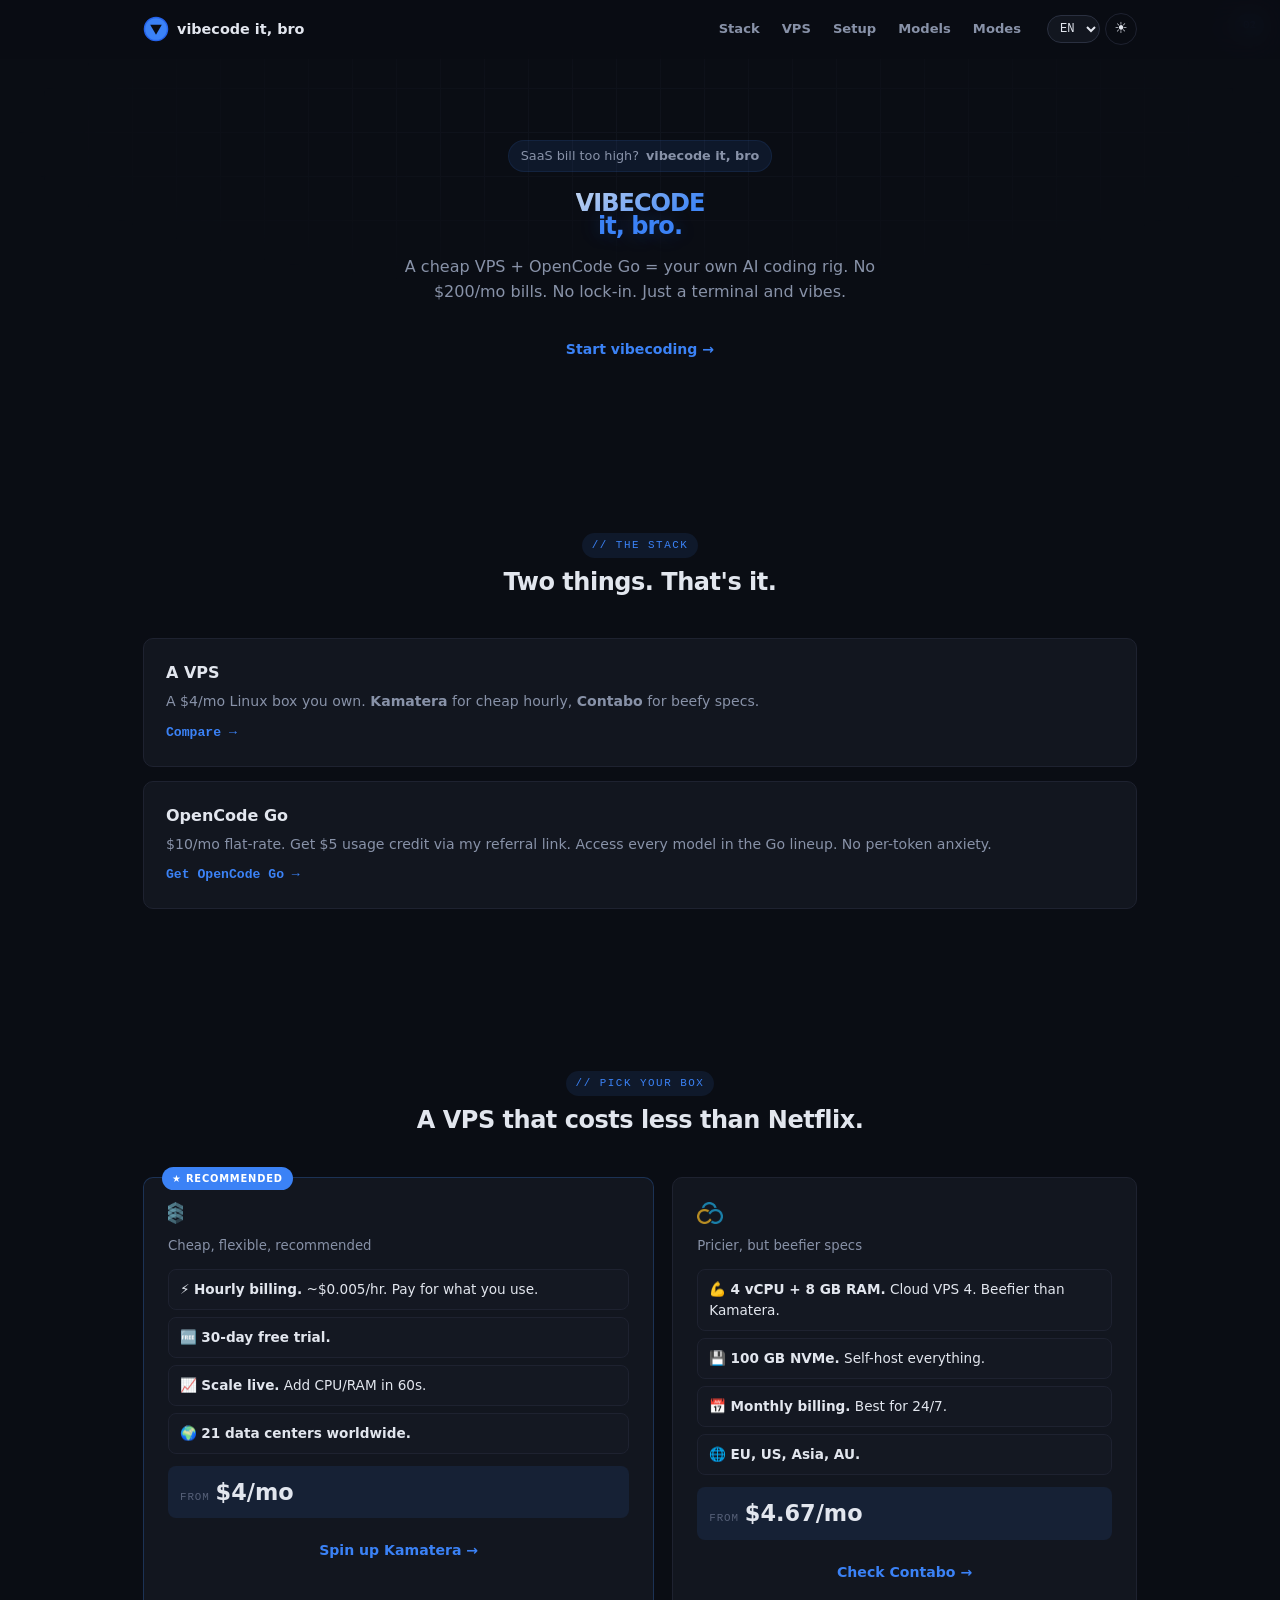
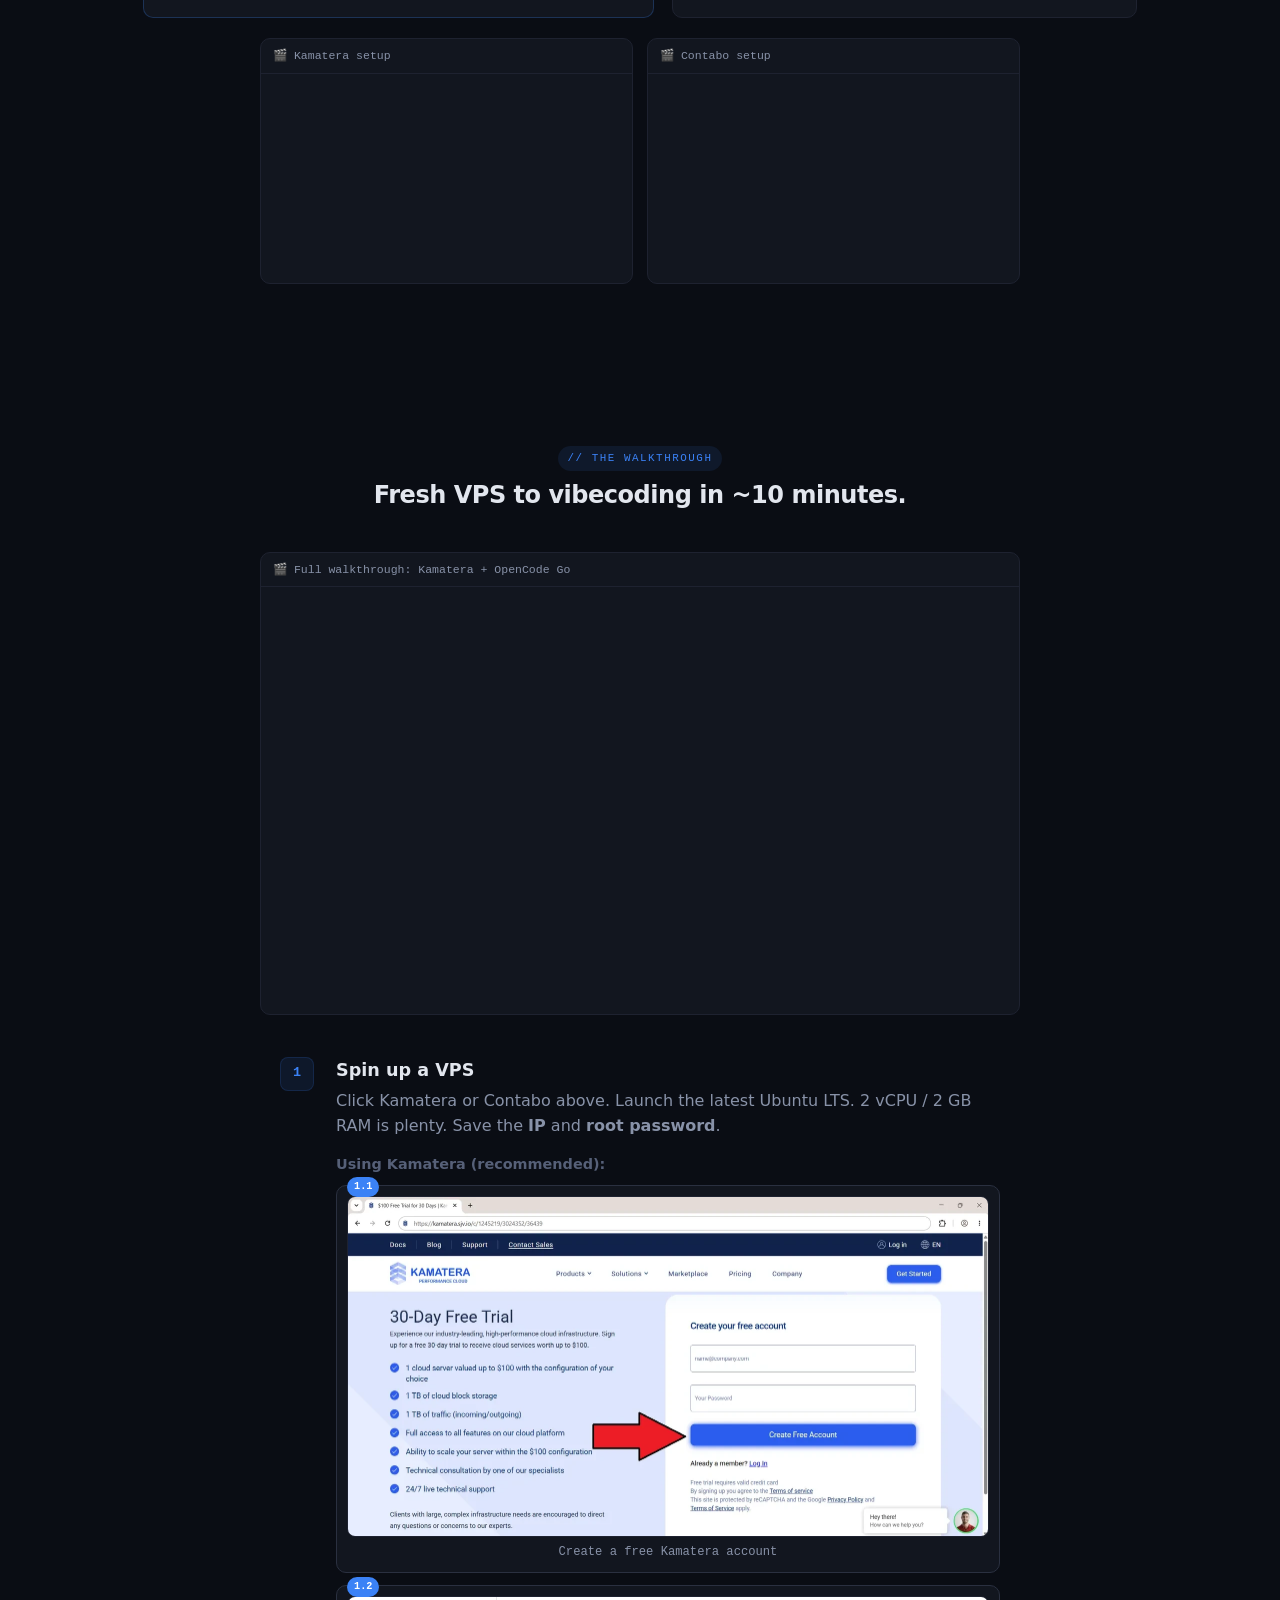
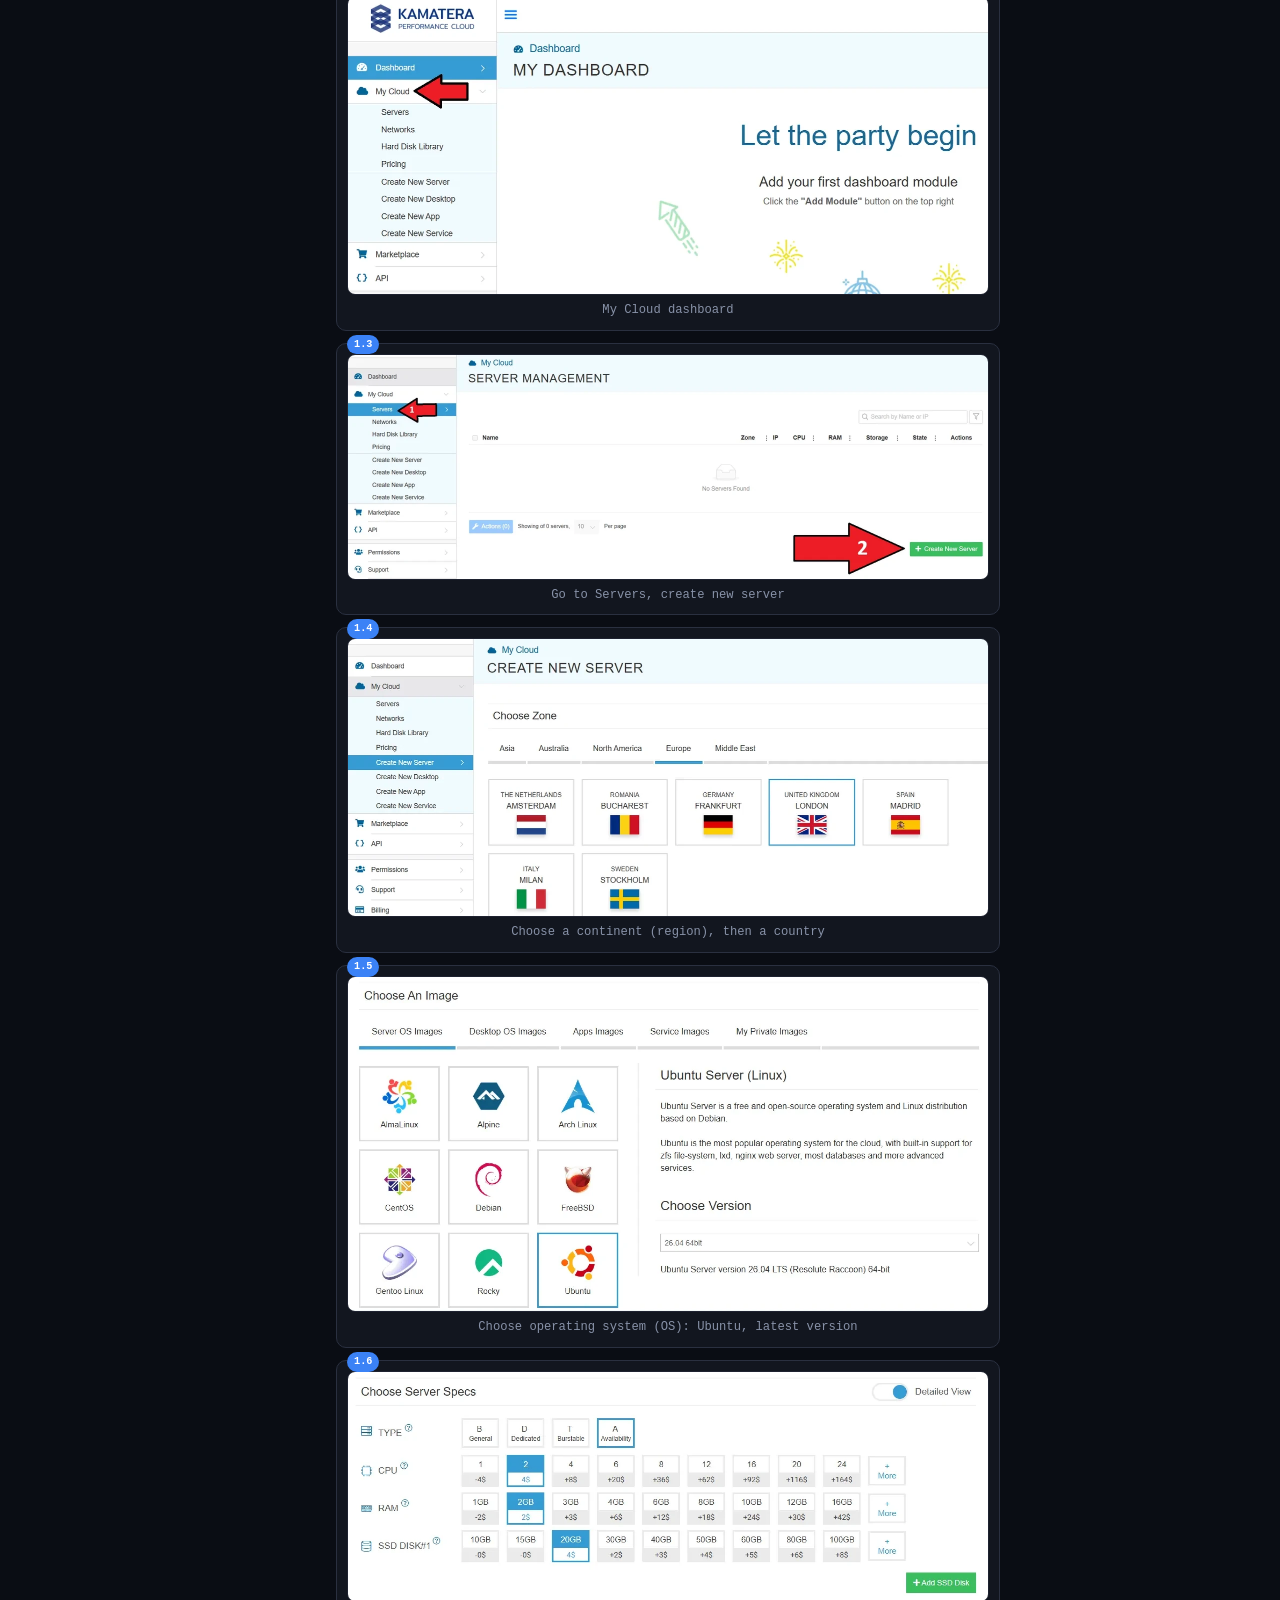
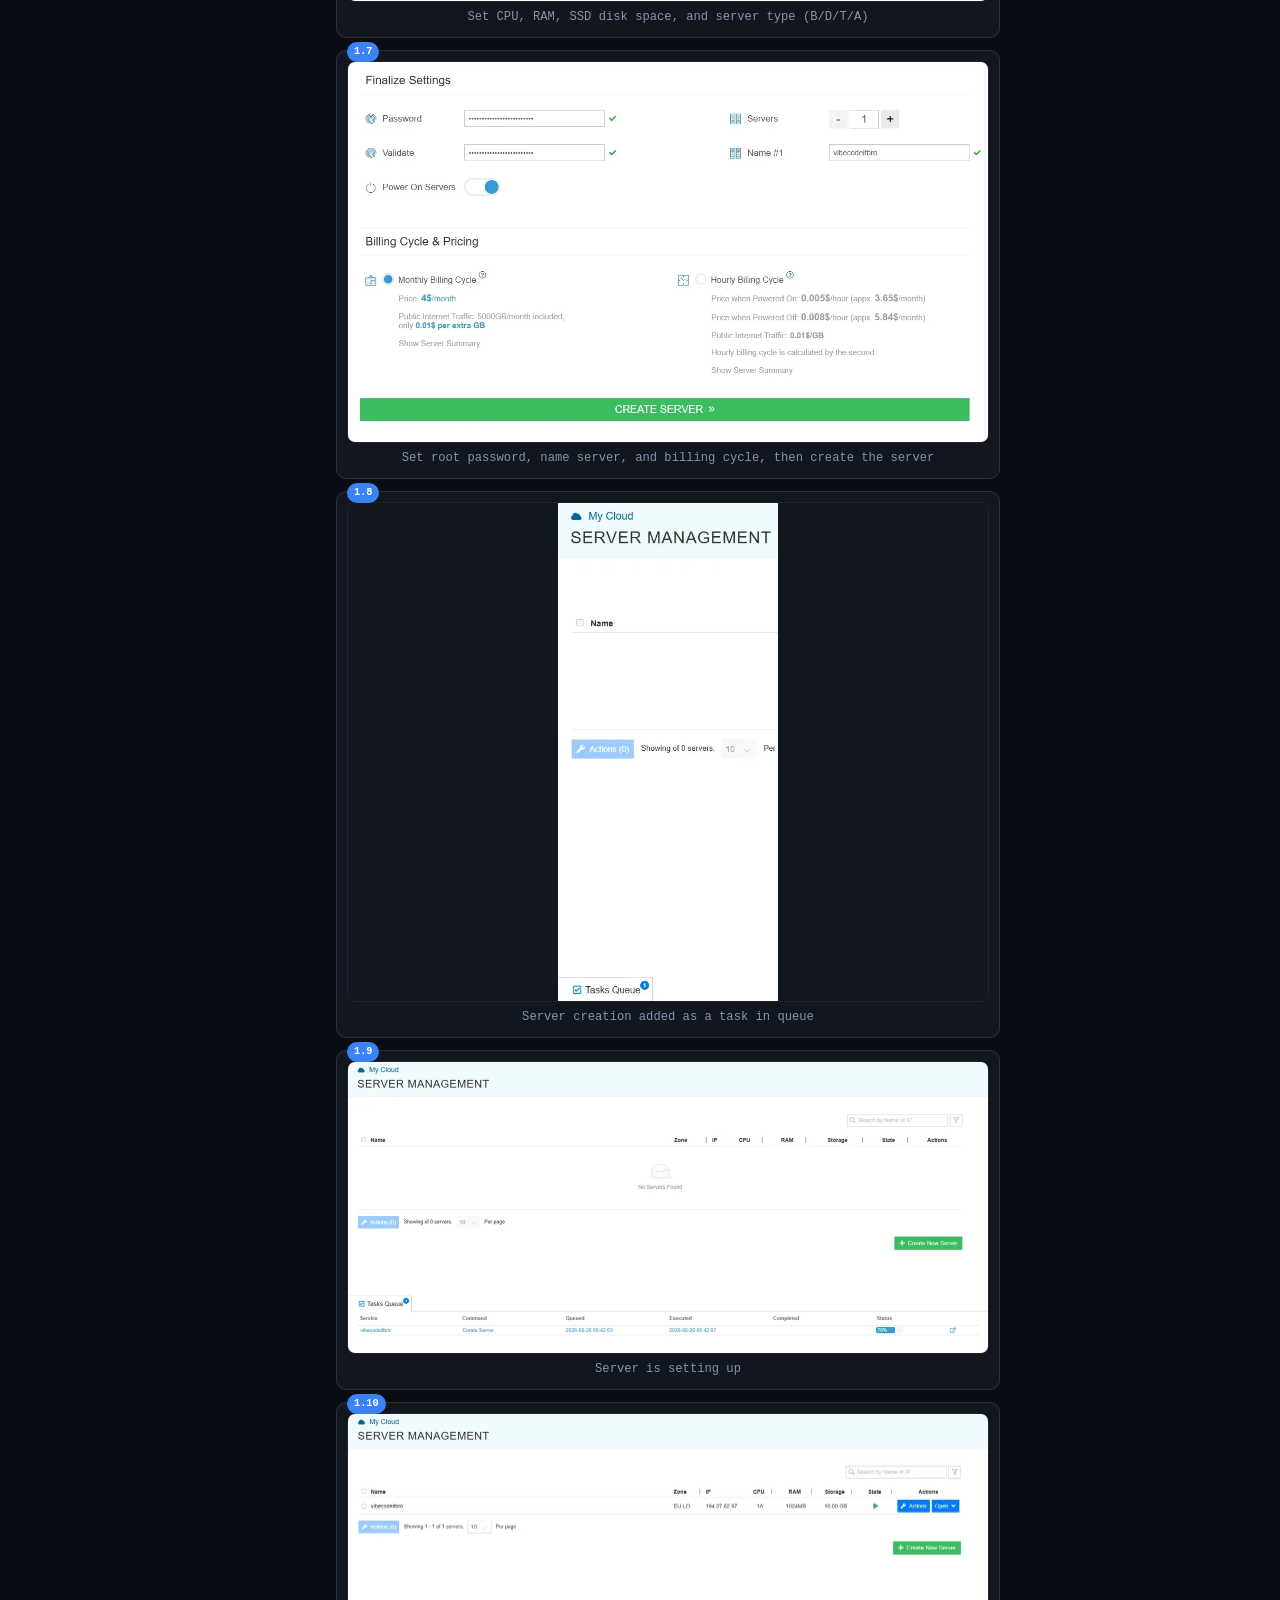
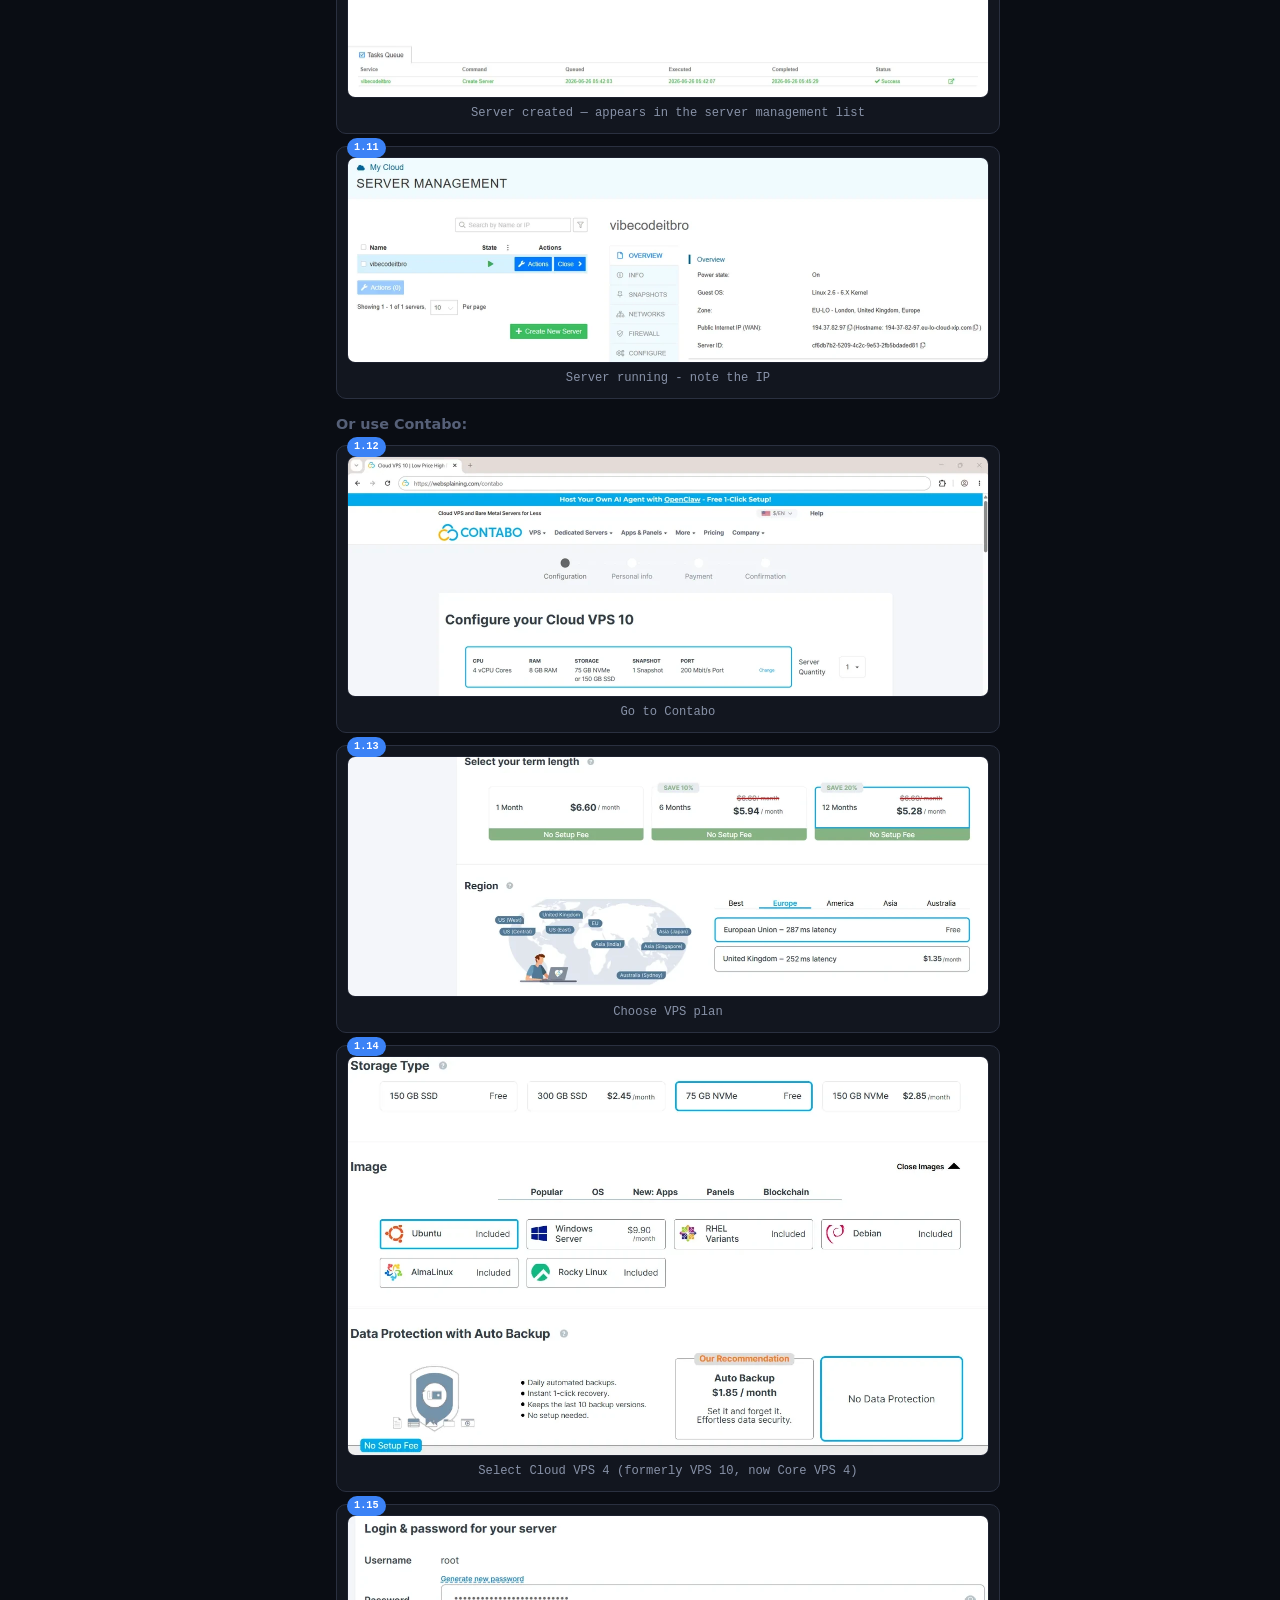
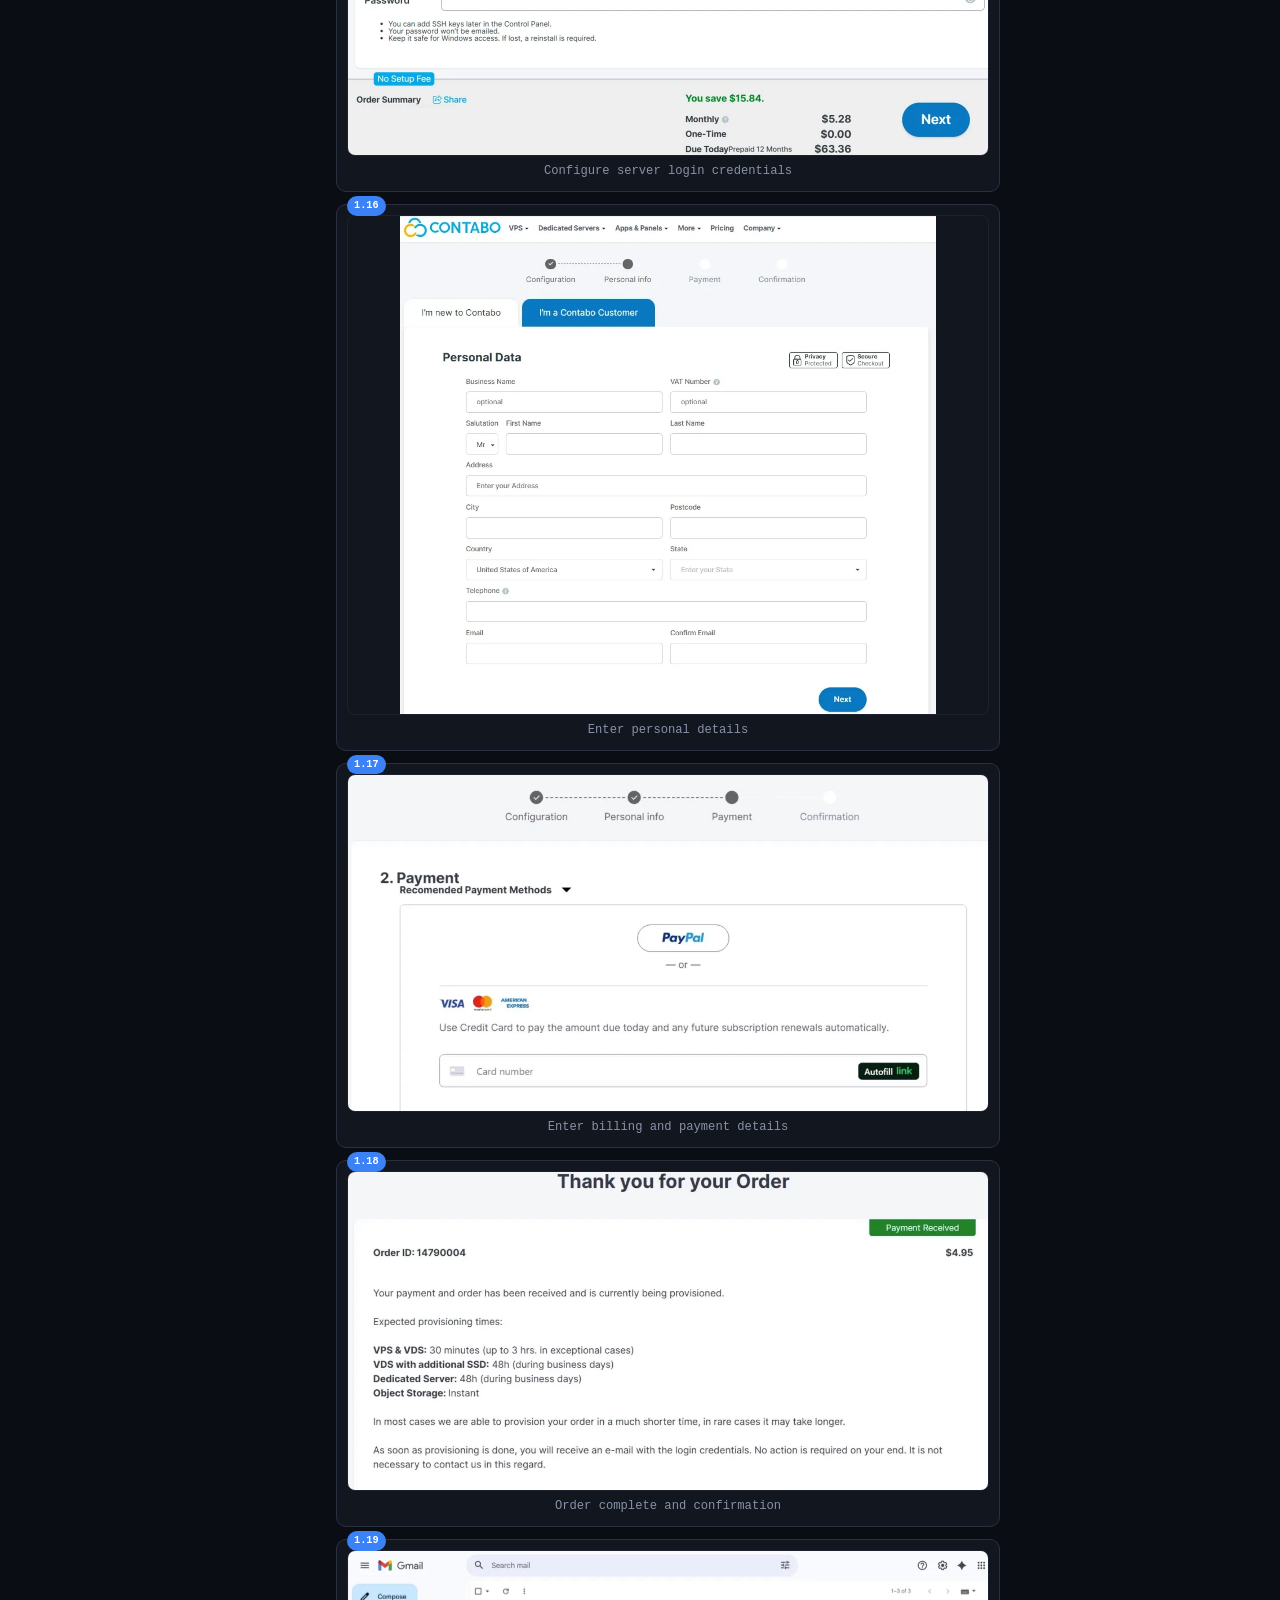
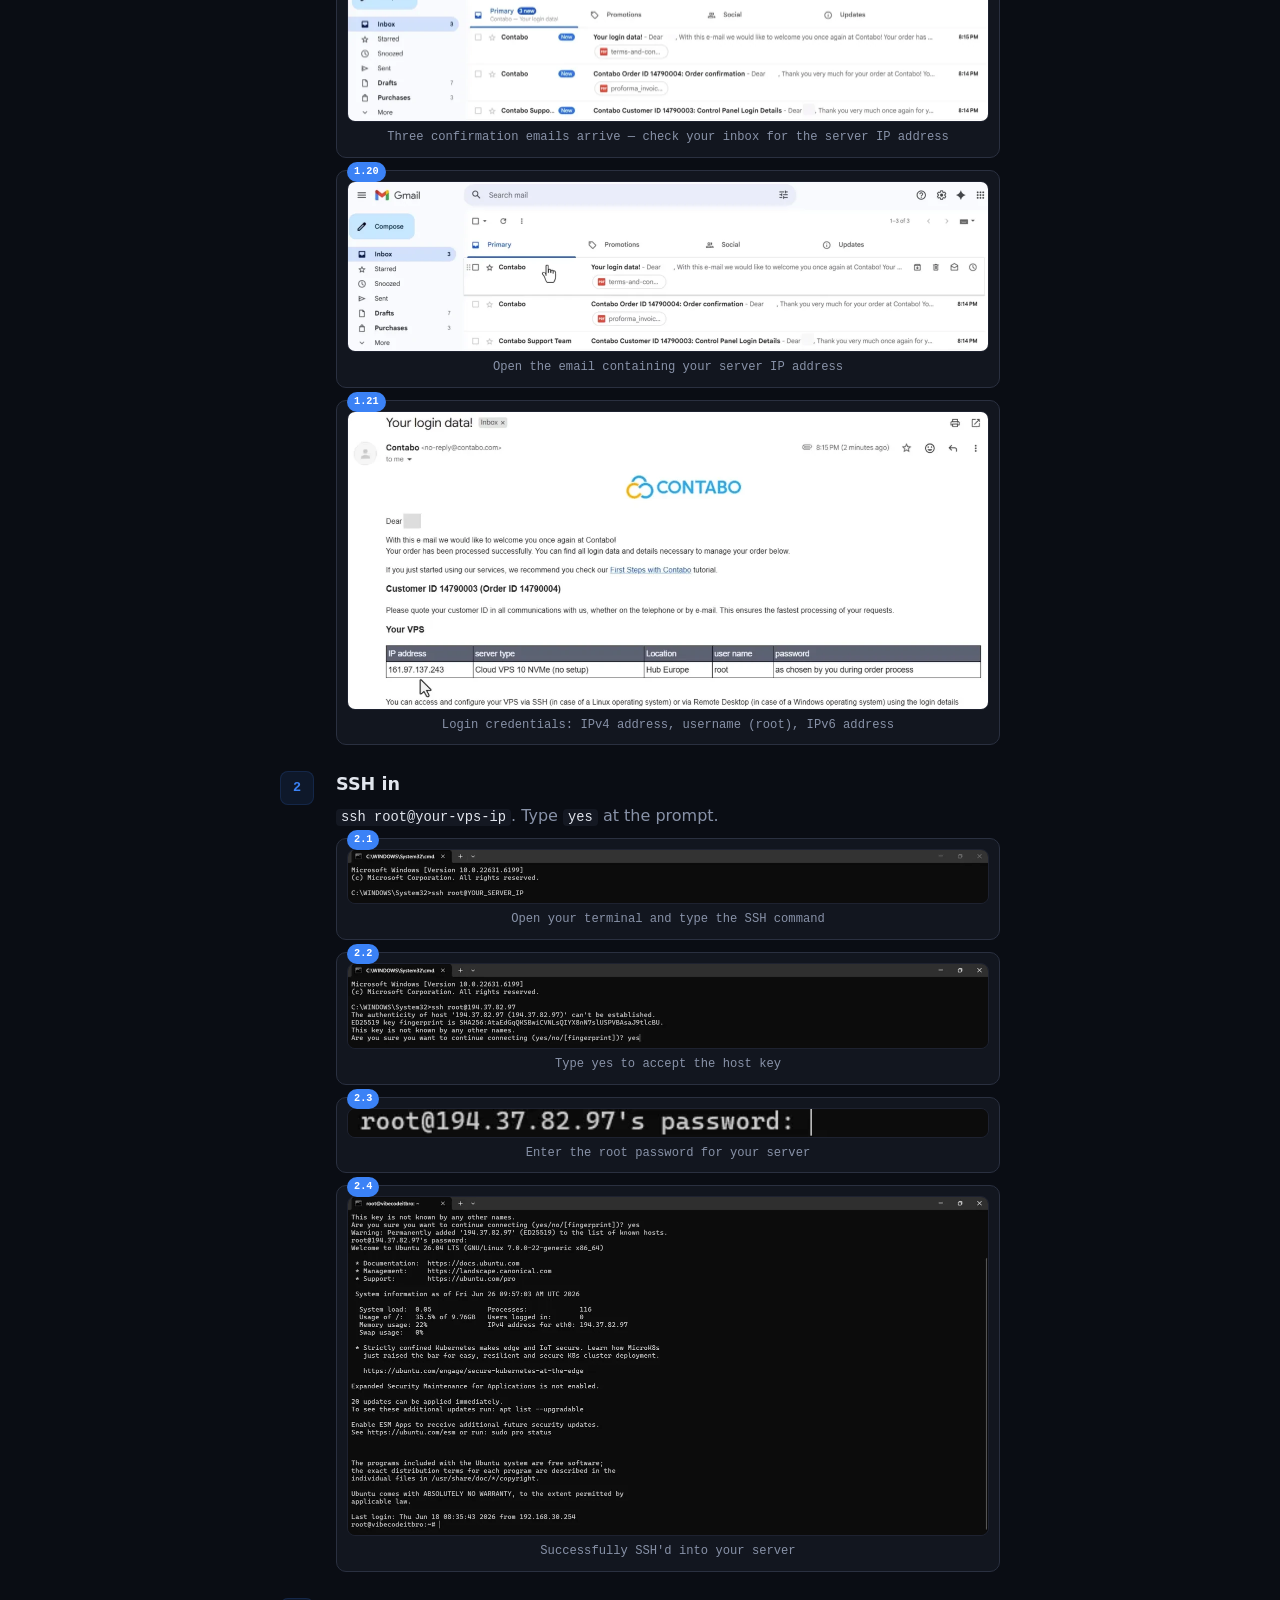
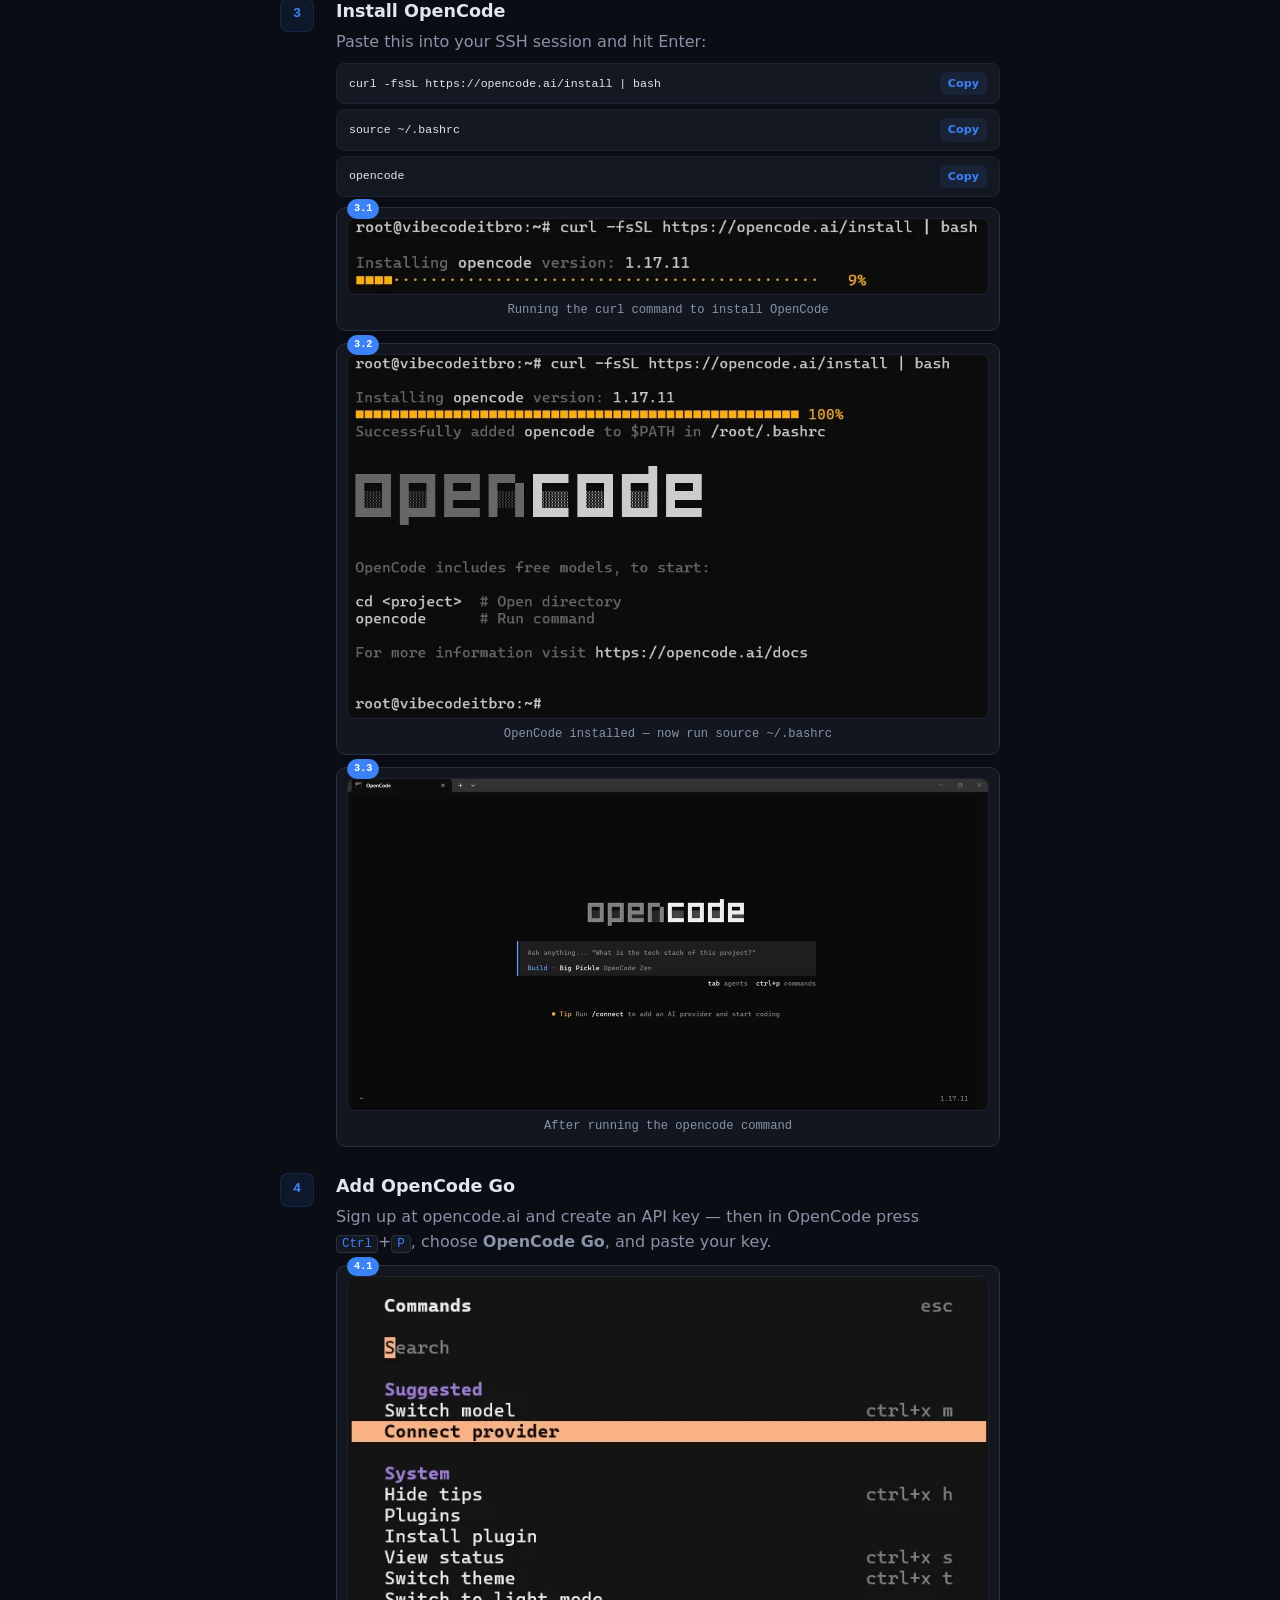
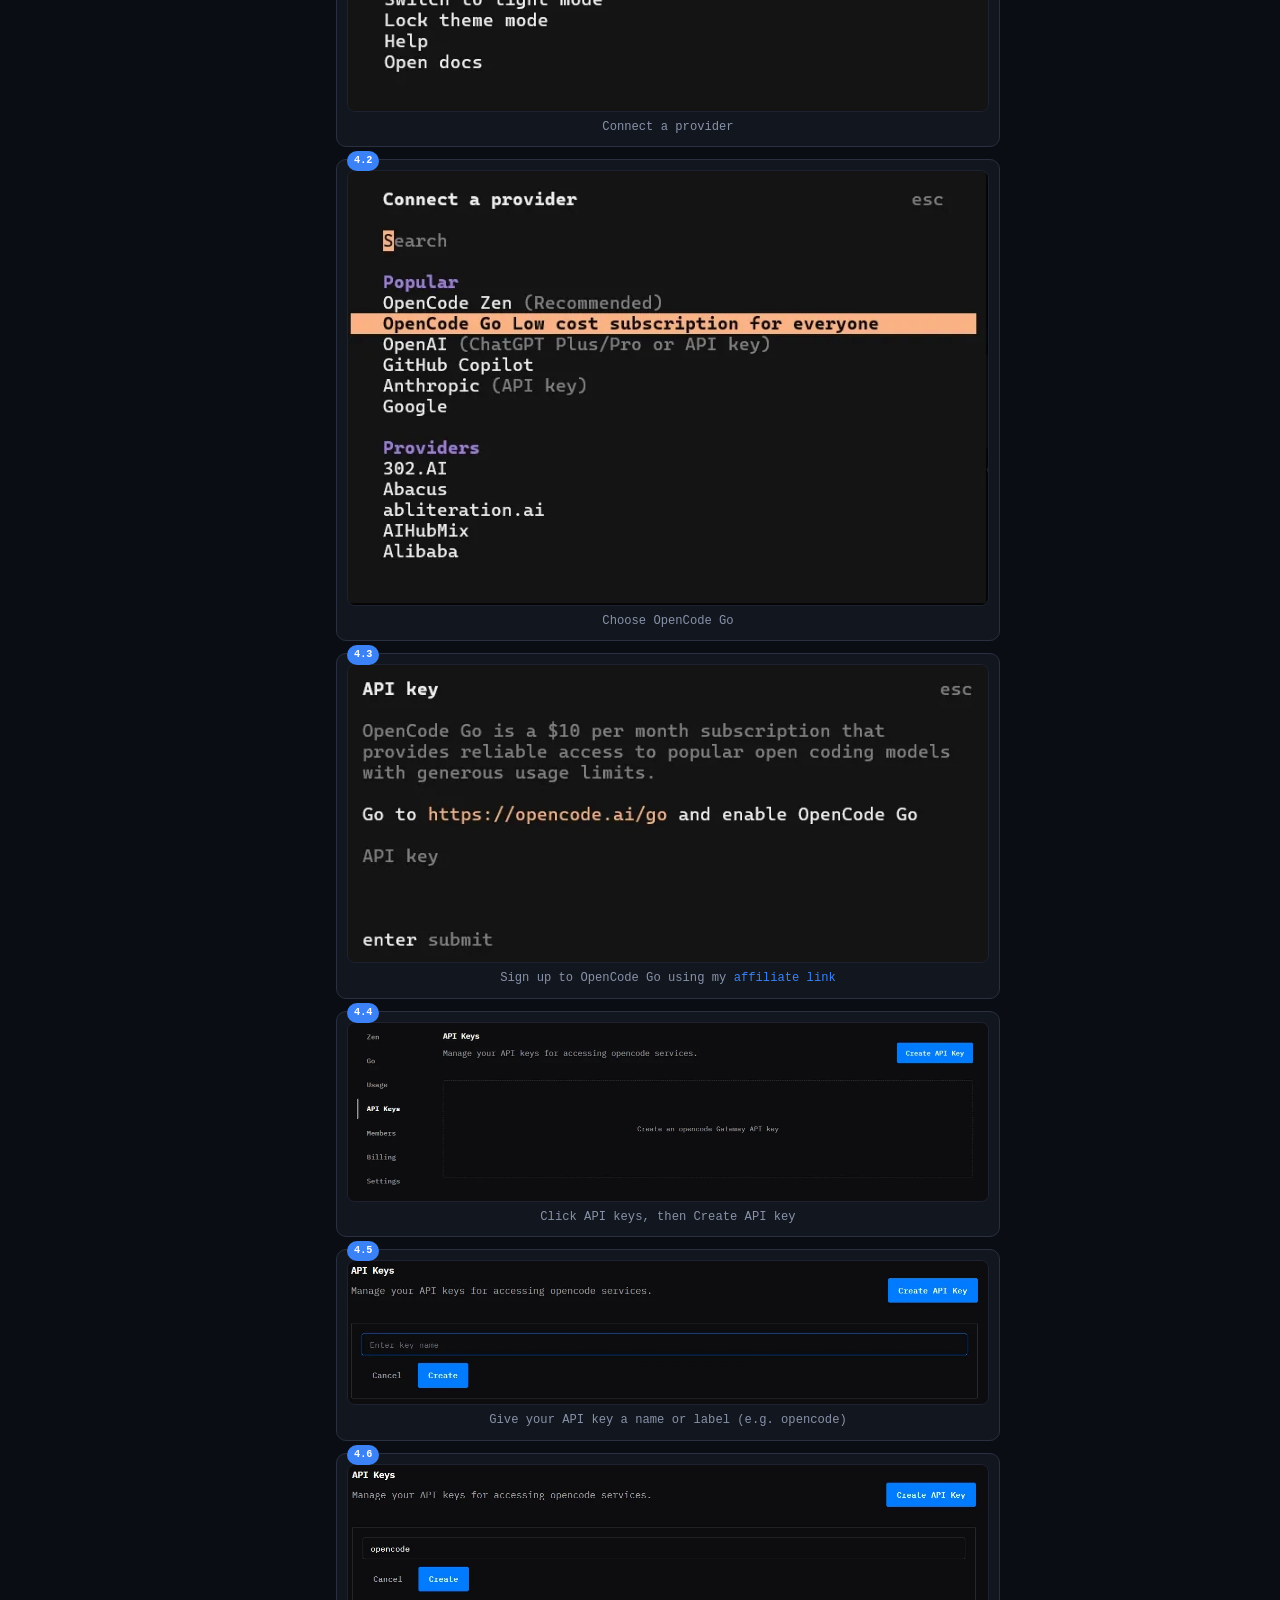
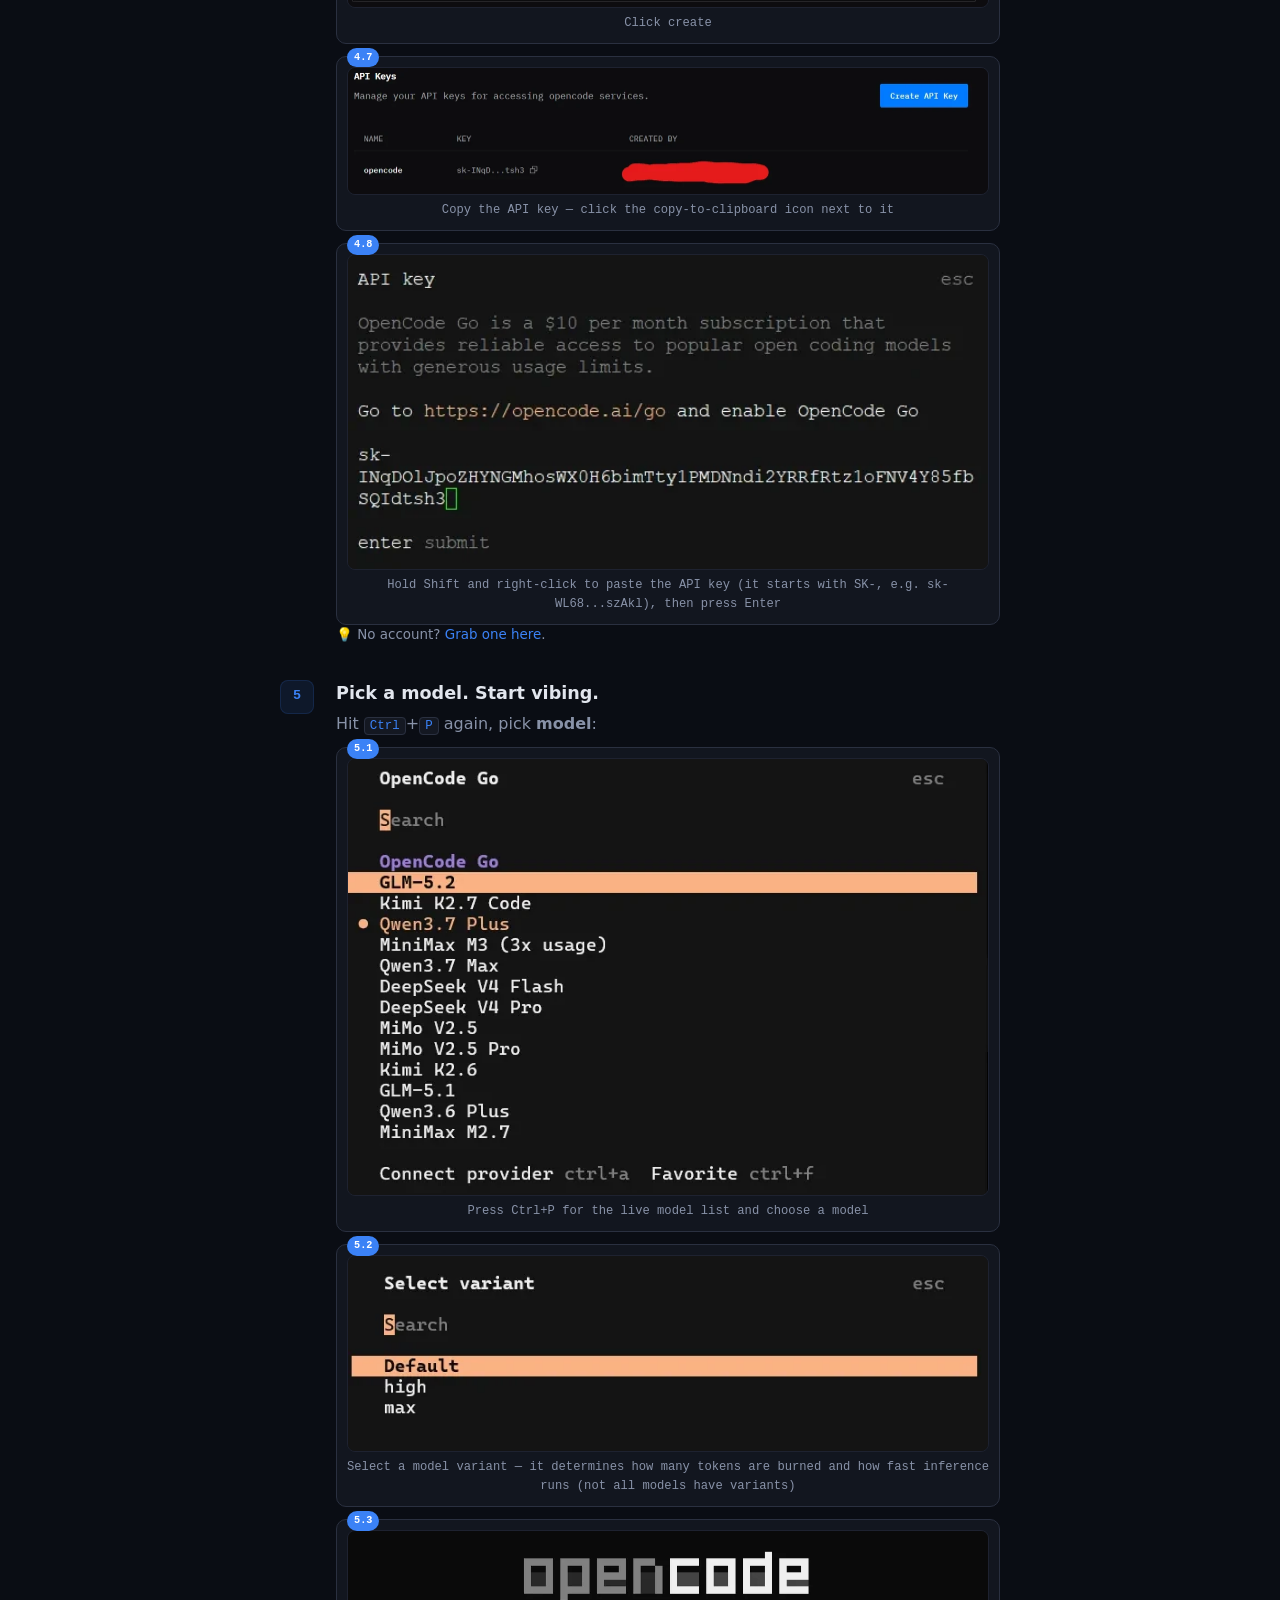
==== commit 1407b90a: "Add walkthrough video, refresh Go copy and model list - Live model list: add 12 missing models, auto" ====
--- a/index.html
+++ b/index.html
@@ -21,13 +21,13 @@
 <meta name="twitter:description" content="A cheap VPS + OpenCode Go = your own AI coding rig. No $200/mo bills. Step-by-step tutorial."/>
 <meta name="twitter:image" content="https://vibecodeitbro.com/assets/og/og-card.png"/>
 <link rel="icon" href="/assets/favicon-v3.svg" type="image/svg+xml"/>
-<link rel="stylesheet" href="/css/style.css?v=31"/>
+<link rel="stylesheet" href="/css/style.css?v=33"/>
 <script type="application/ld+json">
 {
 "@context":"https://schema.org",
 "@type":"HowTo",
 "name":"How to Vibecode: Fresh VPS to AI Coding in ~10 Minutes",
-"description":"Set up a cheap VPS, install OpenCode, add the OpenCode Go subscription, and start vibecoding with frontier open-source AI models.",
+"description":"Set up a cheap VPS, install OpenCode, add the OpenCode Go subscription, and start vibecoding with the full Go model lineup.",
 "totalTime":"PT10M",
 "step":[
 {"@type":"HowToStep","position":1,"name":"Spin up a VPS","text":"Launch the latest Ubuntu LTS on Kamatera or Contabo. 2 vCPU / 2 GB RAM is plenty. Save the IP and root password.","image":"https://vibecodeitbro.com/assets/screenshots/kamatera/create-free-kamatera-account.webp"},
@@ -94,8 +94,8 @@
   <div class="ct">
     <div class="sc__hd"><span class="ey" data-i18n="stack.eyebrow">// the stack</span><h2 class="sc__t" data-i18n="stack.title">Two things. That's it.</h2></div>
     <div class="gd gd-2">
-      <div class="cd cd-n"><span class="cd__n">01</span><h3 data-i18n="stack.s1t">A VPS</h3><p data-i18n="stack.s1d">A $5/mo Linux box you own. <strong>Kamatera</strong> for cheap hourly, <strong>Contabo</strong> for beefy specs.</p><a class="cd__l" href="#vps" data-i18n="stack.s1a">Compare &rarr;</a></div>
-      <div class="cd cd-n"><span class="cd__n">02</span><h3 data-i18n="stack.s2t">OpenCode Go</h3><p data-i18n="stack.s2d">$5 first month, then $10/mo flat-rate. Access to frontier open-source models like Grok 4.5, GLM-5.2, and Kimi K3. No per-token anxiety.</p><a class="cd__l" href="https://opencode.ai/go?ref=9Q6GKAZPK6" target="_blank" rel="noopener noreferrer sponsored" data-i18n="stack.s2a">Get OpenCode Go &rarr;</a></div>
+      <div class="cd cd-n"><span class="cd__n">01</span><h3 data-i18n="stack.s1t">A VPS</h3><p data-i18n="stack.s1d">A $4/mo Linux box you own. <strong>Kamatera</strong> for cheap hourly, <strong>Contabo</strong> for beefy specs.</p><a class="cd__l" href="#vps" data-i18n="stack.s1a">Compare &rarr;</a></div>
+      <div class="cd cd-n"><span class="cd__n">02</span><h3 data-i18n="stack.s2t">OpenCode Go</h3><p data-i18n="stack.s2d">$10/mo flat-rate. Get $5 usage credit via my referral link. Access every model in the Go lineup. No per-token anxiety.</p><a class="cd__l" href="https://opencode.ai/go?ref=9Q6GKAZPK6" target="_blank" rel="noopener noreferrer sponsored" data-i18n="stack.s2a">Get OpenCode Go &rarr;</a></div>
     </div>
   </div>
 </section>
@@ -140,10 +140,14 @@
 <section class="sc sc-a" id="setup">
   <div class="ct">
     <div class="sc__hd"><span class="ey" data-i18n="setup.eyebrow">// the walkthrough</span><h2 class="sc__t" data-i18n="setup.title">Fresh VPS to vibecoding in ~10 minutes.</h2></div>
+    <div class="vd vd--single">
+      <div class="vd__c"><span class="vd__l">🎬 Full walkthrough: Kamatera + OpenCode Go</span><iframe src="https://www.youtube-nocookie.com/embed/UcV2gIet_zk" title="How to Vibe Code as a beginner on a Kamatera Cloud VPS with an OpenCode Go Subscription" allow="accelerometer; autoplay; clipboard-write; encrypted-media; gyroscope; picture-in-picture" allowfullscreen loading="lazy"></iframe></div>
+    </div>
     <div class="stp">
       <article class="st"><div class="st__n">1</div><div class="st__b">
         <h3 data-i18n="setup.s1t">Spin up a VPS</h3>
         <p data-i18n="setup.s1d">Click Kamatera or Contabo above. Launch the latest Ubuntu LTS. 2 vCPU / 2 GB RAM is plenty. Save the <strong>IP</strong> and <strong>root password</strong>.</p>
+        <h4 class="st__sh" data-i18n="setup.kLabel">Using Kamatera (recommended):</h4>
         <div class="sg" data-vps="kamatera">
 <figure class="sh"><span class="sh__n">1.1</span><img src="/assets/screenshots/kamatera/create-free-kamatera-account.webp" alt="Create a free Kamatera account" loading="lazy"/><figcaption data-i18n="fig.1">Create a free Kamatera account</figcaption></figure>
 <figure class="sh"><span class="sh__n">1.2</span><img src="/assets/screenshots/kamatera/my-cloud-dashboard.webp" alt="Kamatera My Cloud dashboard" loading="lazy"/><figcaption data-i18n="fig.2">My Cloud dashboard</figcaption></figure>
@@ -157,7 +161,7 @@
 <figure class="sh"><span class="sh__n">1.10</span><img src="/assets/screenshots/kamatera/server-created-list.webp" alt="Server created, shown in the server management list" loading="lazy"/><figcaption data-i18n="fig.10">Server created — appears in the server management list</figcaption></figure>
 <figure class="sh"><span class="sh__n">1.11</span><img src="/assets/screenshots/kamatera/server-running-ip.webp" alt="Server running - note the IP address" loading="lazy"/><figcaption data-i18n="fig.11">Server running - note the IP</figcaption></figure>
         </div>
-        <h4 class="st__sh">Or use Contabo:</h4>
+        <h4 class="st__sh" data-i18n="setup.cLabel">Or use Contabo:</h4>
         <div class="sg" data-vps="contabo">
 <figure class="sh"><span class="sh__n">1.12</span><img src="/assets/screenshots/contabo/go-to-contabo.webp" alt="Go to Contabo" loading="lazy"/><figcaption data-i18n="fig.12">Go to Contabo</figcaption></figure>
 <figure class="sh"><span class="sh__n">1.13</span><img src="/assets/screenshots/contabo/choose-vps-plan.webp" alt="Choose a VPS plan" loading="lazy"/><figcaption data-i18n="fig.13">Choose VPS plan</figcaption></figure>
@@ -264,9 +268,9 @@
 
 <button id="toTop" class="ttop" type="button" aria-label="Back to top">&uarr;</button>
 
-<script>(function(){var l=localStorage.getItem('lang')||(navigator.language||'en').split('-')[0];var v=['en','fr','es','nl','ja','zh','ar','ru','fa','vi','yue','de','pt','hi','ko','it','tr','pl','id'];if(v.indexOf(l)===-1)l='en';document.write('<script src="/js/i18n/'+l+'.js?v=11"><'+'/script>');})()</script>
+<script>(function(){var l=localStorage.getItem('lang')||(navigator.language||'en').split('-')[0];var v=['en','fr','es','nl','ja','zh','ar','ru','fa','vi','yue','de','pt','hi','ko','it','tr','pl','id'];if(v.indexOf(l)===-1)l='en';document.write('<script src="/js/i18n/'+l+'.js?v=14"><'+'/script>');})()</script>
 <script>(function(){var d=document.documentElement;var t=localStorage.getItem('theme')||'dark';d.setAttribute('data-theme',t);var b=document.getElementById('themeToggle');b.textContent=t==='dark'?'☀':'☾';b.addEventListener('click',function(){var n=d.getAttribute('data-theme')==='dark'?'light':'dark';d.setAttribute('data-theme',n);localStorage.setItem('theme',n);b.textContent=n==='dark'?'☀':'☾';});})()</script>
 <script src="/js/app.js?v=19" defer></script>
-<script src="/js/models.js?v=10" defer></script>
+<script src="/js/models.js?v=11" defer></script>
 </body>
 </html>
--- a/css/style.css
+++ b/css/style.css
@@ -222,6 +222,7 @@
 @media print{.nav,.ttop,.tst,.hr__bg,.cta{display:none!important}body{background:#fff;color:#000}}
 
 .vd{display:grid;grid-template-columns:1fr 1fr;gap:14px;max-width:760px;margin:20px auto 0}
+.vd--single{grid-template-columns:1fr;margin-bottom:clamp(28px,4vw,42px)}
 @media(max-width:600px){.vd{grid-template-columns:1fr}}
 .vd__c{background:var(--s);border:1px solid var(--b);border-radius:var(--r);overflow:hidden}
 .vd__l{display:block;padding:8px 12px;font-family:var(--m);font-size:.72rem;color:var(--td);border-bottom:1px solid var(--b)}
